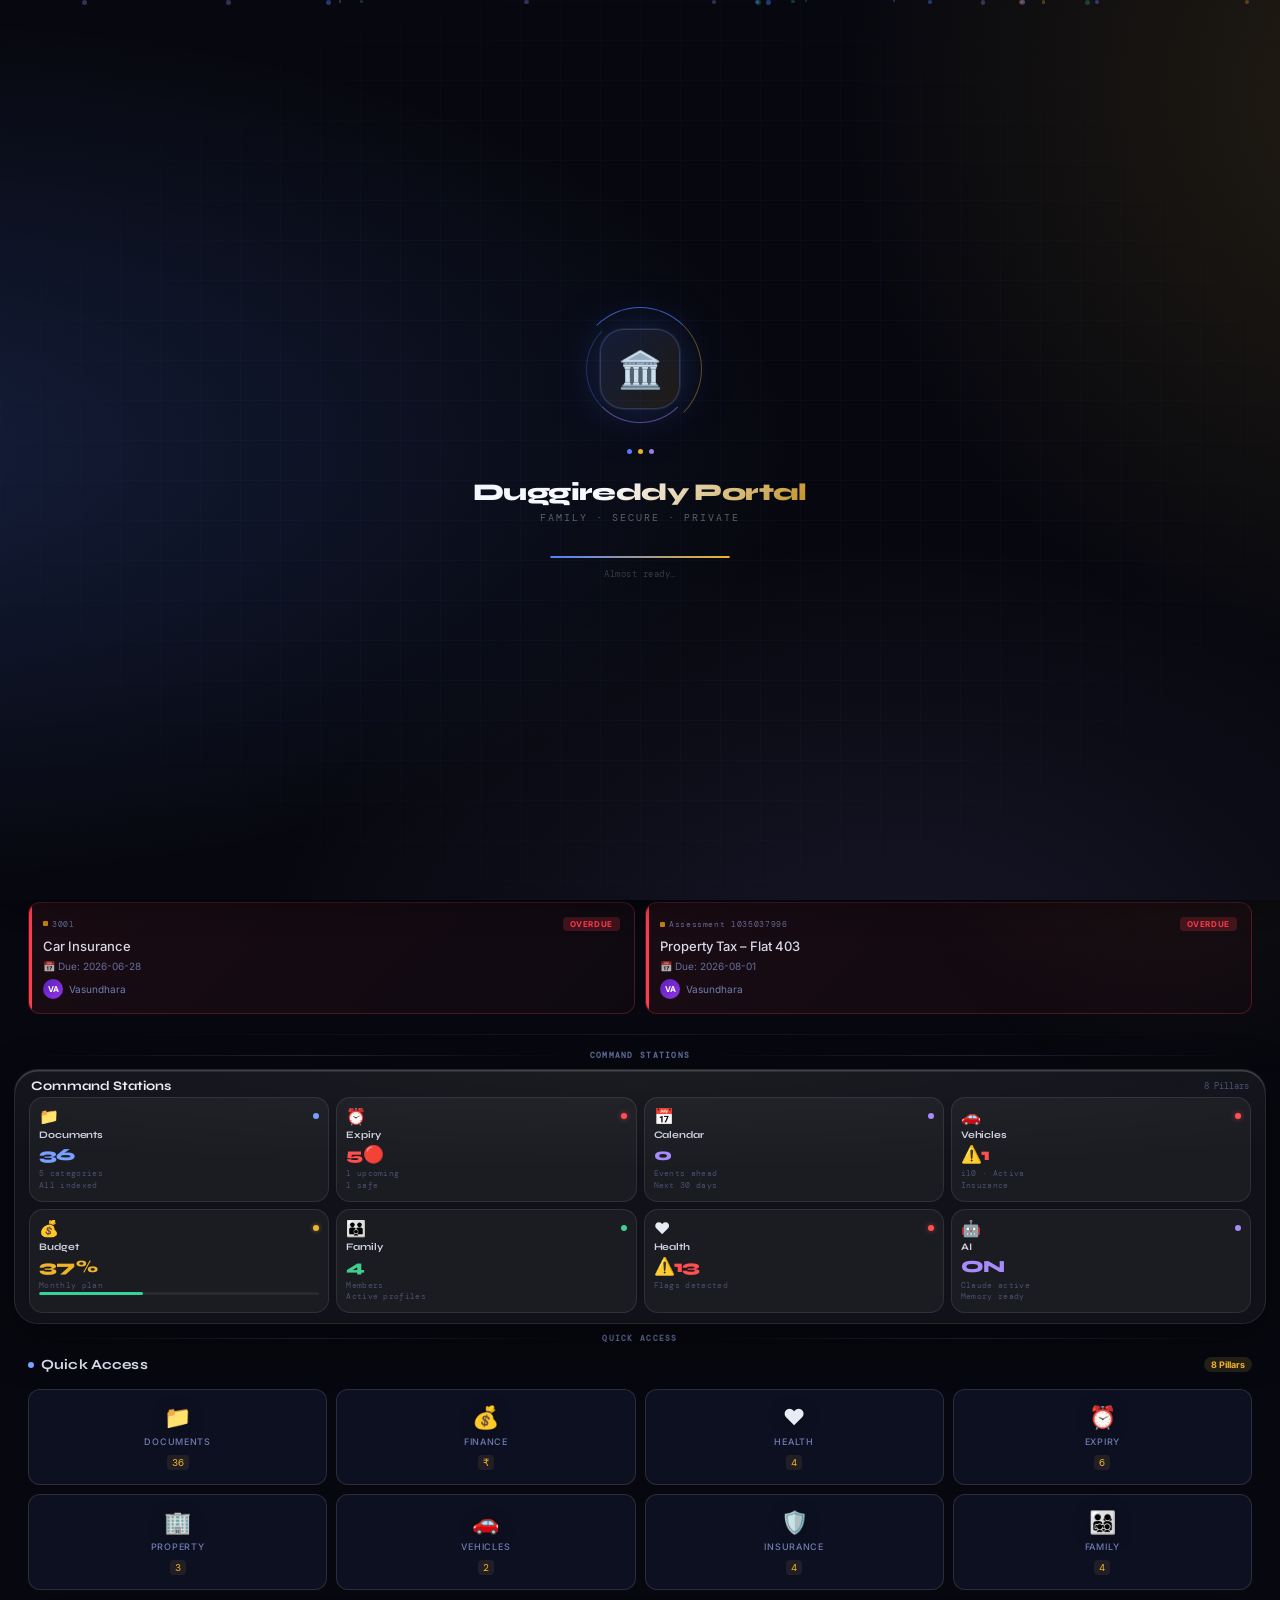
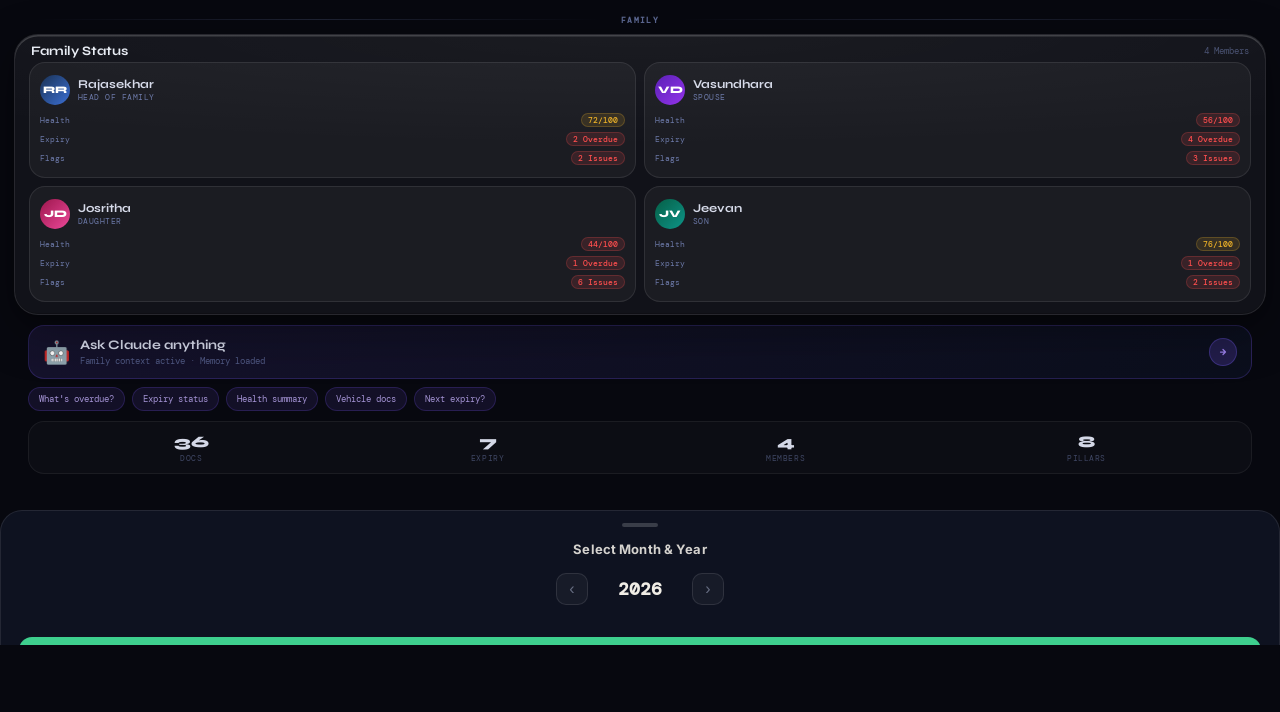
==== index.html @ 541a8fd4 "feat: Home — Today & Upcoming redesign with pull-up sheet Replaces the old two-panel calendar widget" ====
<!DOCTYPE html>
<html lang="en">
<head>
<meta charset="UTF-8">
<!-- Welcome overlay shown on first visit for non-PWA users (see portal.js initWelcomeOverlay) -->
<meta name="viewport" content="width=device-width, initial-scale=1.0, maximum-scale=1.0, user-scalable=no, viewport-fit=cover">
<meta name="apple-mobile-web-app-capable" content="yes">
<meta name="apple-mobile-web-app-status-bar-style" content="black-translucent">
<meta name="apple-mobile-web-app-title" content="Family Portal">
<meta name="theme-color" content="#07080f">
<link rel="manifest" href="data:application/json,%7B%22name%22%3A%20%22Duggireddy%20Family%20Portal%22%2C%20%22short_name%22%3A%20%22Family%20Portal%22%2C%20%22description%22%3A%20%22Secure%20family%20document%20management%22%2C%20%22start_url%22%3A%20%22.%2F%22%2C%20%22display%22%3A%20%22standalone%22%2C%20%22background_color%22%3A%20%22%2307080f%22%2C%20%22theme_color%22%3A%20%22%2307080f%22%2C%20%22orientation%22%3A%20%22portrait%22%2C%20%22icons%22%3A%20%5B%7B%22src%22%3A%20%22data%3Aimage%2Fsvg%2Bxml%3Bbase64%2CPHN2ZyB4bWxucz0iaHR0cDovL3d3dy53My5vcmcvMjAwMC9zdmciIHdpZHRoPSIxOTIiIGhlaWdodD0iMTkyIiB2aWV3Qm94PSIwIDAgMTkyIDE5MiI%2BCiAgPGRlZnM%[base64]%[base64]%2BCiAgICA8bGluZWFyR3JhZGllbnQgaWQ9ImcyIiB4MT0iMCUiIHkxPSIwJSIgeDI9IjEwMCUiIHkyPSIxMDAlIj4KICAgICAgPHN0b3Agb2Zmc2V0PSIwJSIgc3R5bGU9InN0b3AtY29sb3I6I2YwYjQyOTtzdG9wLW9wYWNpdHk6MC45Ii8%2BCiAgICAgIDxzdG9wIG9mZnNldD0iMTAwJSIgc3R5bGU9InN0b3AtY29sb3I6IzRmN2ZmZjtzdG9wLW9wYWNpdHk6MC43Ii8%2BCiAgICA8L2xpbmVhckdyYWRpZW50PgogICAgPGZpbHRlciBpZD0iZ2xvdyI%2BCiAgICAgIDxmZUdhdXNzaWFuQmx1ciBzdGREZXZpYXRpb249IjMiIHJlc3VsdD0iYmx1ciIvPgogICAgICA8ZmVNZXJnZT48ZmVNZXJnZU5vZGUgaW49ImJsdXIiLz48ZmVNZXJnZU5vZGUgaW49IlNvdXJjZUdyYXBoaWMiLz48L2ZlTWVyZ2U%2BCiAgICA8L2ZpbHRlcj4KICA8L2RlZnM%2BCiAgPCEtLSBCYWNrZ3JvdW5kIC0tPgogIDxyZWN0IHdpZHRoPSIxOTIiIGhlaWdodD0iMTkyIiByeD0iNDIiIGZpbGw9InVybCgjYmcpIi8%[base64]%[base64]%[base64]%2BCiAgICA8cmVjdCB4PSI1OCIgeT0iMTI2IiB3aWR0aD0iNDYiIGhlaWdodD0iMTQiIHJ4PSI0IiBmaWxsPSJ1cmwoI2cxKSIvPgogICAgPCEtLSBEIGxldHRlciAtIHJpZ2h0IGN1cnZlIChjaXJjbGUgc2VnbWVudCkgLS0%2BCiAgICA8cGF0aCBkPSJNIDEwMCA1MiBRIDE0MiA1MiAxNDIgOTYgUSAxNDIgMTQwIDEwMCAxNDAiIAogICAgICAgICAgZmlsbD0ibm9uZSIgc3Ryb2tlPSJ1cmwoI2cxKSIgc3Ryb2tlLXdpZHRoPSIxNCIgc3Ryb2tlLWxpbmVjYXA9InJvdW5kIi8%[base64]%2BCiAgPGNpcmNsZSBjeD0iMTUyIiBjeT0iMTUwIiByPSIyIiBmaWxsPSIjN2M1Y2ZjIiBvcGFjaXR5PSIwLjYiLz4KPC9zdmc%2B%22%2C%20%22sizes%22%3A%20%22192x192%22%2C%20%22type%22%3A%20%22image%2Fsvg%2Bxml%22%7D%2C%20%7B%22src%22%3A%20%22data%3Aimage%2Fsvg%2Bxml%3Bbase64%2CPHN2ZyB4bWxucz0iaHR0cDovL3d3dy53My5vcmcvMjAwMC9zdmciIHdpZHRoPSI1MTIiIGhlaWdodD0iNTEyIiB2aWV3Qm94PSIwIDAgNTEyIDUxMiI%2BCiAgPGRlZnM%[base64]%[base64]%[base64]%2BCiAgICA8cmFkaWFsR3JhZGllbnQgaWQ9Imdsb3ctYmciIGN4PSI1MCUiIGN5PSI1MCUiIHI9IjUwJSI%2BCiAgICAgIDxzdG9wIG9mZnNldD0iMCUiIHN0eWxlPSJzdG9wLWNvbG9yOiM0ZjdmZmY7c3RvcC1vcGFjaXR5OjAuMTIiLz4KICAgICAgPHN0b3Agb2Zmc2V0PSIxMDAlIiBzdHlsZT0ic3RvcC1jb2xvcjojNGY3ZmZmO3N0b3Atb3BhY2l0eTowIi8%2BCiAgICA8L3JhZGlhbEdyYWRpZW50PgogICAgPGZpbHRlciBpZD0iZ2xvdyI%2BCiAgICAgIDxmZUdhdXNzaWFuQmx1ciBzdGREZXZpYXRpb249IjYiIHJlc3VsdD0iYmx1ciIvPgogICAgICA8ZmVNZXJnZT48ZmVNZXJnZU5vZGUgaW49ImJsdXIiLz48ZmVNZXJnZU5vZGUgaW49IlNvdXJjZUdyYXBoaWMiLz48L2ZlTWVyZ2U%2BCiAgICA8L2ZpbHRlcj4KICA8L2RlZnM%[base64]%2BCiAgPCEtLSBEIGxldHRlcm1hcmsgLS0%2BCiAgPGcgZmlsdGVyPSJ1cmwoI2dsb3cpIj4KICAgIDxyZWN0IHg9IjE0OCIgeT0iMTMyIiB3aWR0aD0iMzgiIGhlaWdodD0iMjQ4IiByeD0iMTAiIGZpbGw9InVybCgjZzEpIi8%[base64]%2BCiAgPGNpcmNsZSBjeD0iNDA2IiBjeT0iNDA2IiByPSI1IiBmaWxsPSIjN2M1Y2ZjIiBvcGFjaXR5PSIwLjciLz4KICA8Y2lyY2xlIGN4PSIxMDgiIGN5PSIxMDgiIHI9IjQiIGZpbGw9IiM0ZjdmZmYiIG9wYWNpdHk9IjAuMyIvPgo8L3N2Zz4%3D%22%2C%20%22sizes%22%3A%20%22512x512%22%2C%20%22type%22%3A%20%22image%2Fsvg%2Bxml%22%2C%20%22purpose%22%3A%20%22any%20maskable%22%7D%5D%7D">
<link rel="apple-touch-icon" href="[data-uri]">
<title>Duggireddy Family Portal</title>
<link href="https://fonts.googleapis.com/css2?family=Syne:wght@400;500;600;700;800&family=DM+Mono:wght@300;400;500&family=Inter:wght@300;400;500;600;700&family=Orbitron:wght@400;700;900&family=Cinzel:wght@400;600&family=DM+Sans:wght@300;400;500&family=DM+Serif+Display:ital@0;1&display=swap" rel="stylesheet">

<link rel="stylesheet" href="portal.css">
</head>
<body>

<!-- ═══════════════ PULL-TO-REFRESH INDICATOR ═══════════════ -->
<div id="ptr-indicator">
  <span class="ptr-ico">↓</span>
  <span id="ptr-label">Pull to refresh</span>
</div>

<!-- ═══════════════ NIGHT NUDGE BANNER ═══════════════ -->
<div id="night-nudge">
  <div class="nudge-row">
    <div class="nudge-moon">🌙</div>
    <div class="nudge-body">
      <div class="nudge-title" id="nudge-title">Good Night, Duggireddy Family!</div>
      <div class="nudge-sub" id="nudge-sub">Time to wind down. Put the phone down and rest well.</div>
      <div class="nudge-tomorrow" id="nudge-tomorrow"></div>
    </div>
    <button class="nudge-close" onclick="closeNightNudge()">✕</button>
  </div>
</div>

<!-- ═══════════════ GLOBAL OVERLAYS (body-level, never inside transformed elements) ═══════════════ -->
<div class="veh-sheet" id="veh-sheet">
  <div class="veh-sheet-bg" onclick="vehCloseSheet()"></div>
  <div class="veh-sheet-card" id="veh-sheet-card">
    <div class="veh-sheet-handle"></div>
    <div id="veh-sheet-body"></div>
  </div>
</div>
<!-- ═══ VEHICLE SERVICE MODAL ═══ -->
<div class="vsvc-modal hidden" id="vsvc-modal">
  <div class="vsvc-modal-bg" onclick="closeVsvcModal()"></div>
  <div class="vsvc-modal-card">
    <div class="vsvc-handle"></div>
    <div class="vsvc-hdr">
      <div class="vsvc-hdr-left">
        <div class="vsvc-hdr-icon">🔧</div>
        <div>
          <div class="vsvc-hdr-title">Vehicle Service</div>
          <div class="vsvc-hdr-sub">Maintenance logs &amp; history</div>
        </div>
      </div>
      <button class="vsvc-close-btn" onclick="closeVsvcModal()">✕</button>
    </div>
    <div class="vsvc-vtabs" id="vsvc-vtabs"></div>
    <div class="vsvc-ribbon" id="vsvc-ribbon"></div>
    <div class="vsvc-tl-hdr">
      <div class="vsvc-tl-hdr-title">Service History</div>
      <button class="vsvc-log-btn" onclick="openVsvcAddSheet()">+ Log Service</button>
    </div>
    <div class="vsvc-timeline" id="vsvc-timeline"></div>
    <div style="height:28px"></div>
  </div>
</div>

<!-- ═══ ADD SERVICE SHEET ═══ -->
<div class="vsvc-add hidden" id="vsvc-add-sheet">
  <div class="vsvc-add-bg" onclick="closeVsvcAddSheet()"></div>
  <div class="vsvc-add-card">
    <div class="vsvc-handle"></div>
    <div class="vsvc-add-hdr">
      <div class="vsvc-add-title">Log Service</div>
      <button class="vsvc-close-btn" onclick="closeVsvcAddSheet()">✕</button>
    </div>
    <div class="vsvc-field">
      <div class="vsvc-label">Vehicle</div>
      <select class="vsvc-select" id="vsvc-add-veh">
        <option value="i10">🚗 Hyundai i10 — AP27AK7873</option>
        <option value="activa">🛵 Honda Activa — TS08HJ8438</option>
      </select>
    </div>
    <div class="vsvc-field">
      <div class="vsvc-label">Service Type</div>
      <div class="vsvc-chips" id="vsvc-type-chips">
        <div class="vsvc-chip selected" onclick="vsvcSelectChip(this)">Full Service</div>
        <div class="vsvc-chip" onclick="vsvcSelectChip(this)">Oil Change</div>
        <div class="vsvc-chip" onclick="vsvcSelectChip(this)">Tyre Rotation</div>
        <div class="vsvc-chip" onclick="vsvcSelectChip(this)">Brakes</div>
        <div class="vsvc-chip" onclick="vsvcSelectChip(this)">Battery</div>
        <div class="vsvc-chip" onclick="vsvcSelectChip(this)">AC Service</div>
        <div class="vsvc-chip" onclick="vsvcSelectChip(this)">PUC Renewal</div>
        <div class="vsvc-chip" onclick="vsvcSelectChip(this)">Custom</div>
      </div>
    </div>
    <div class="vsvc-row">
      <div class="vsvc-field">
        <div class="vsvc-label">Date</div>
        <input type="date" class="vsvc-input" id="vsvc-add-date">
      </div>
      <div class="vsvc-field">
        <div class="vsvc-label">Workshop</div>
        <input type="text" class="vsvc-input" id="vsvc-add-workshop" placeholder="e.g. Hyundai Khivansons">
      </div>
    </div>
    <div class="vsvc-row">
      <div class="vsvc-field">
        <div class="vsvc-label">Odometer</div>
        <div class="vsvc-odo-wrap">
          <div class="vsvc-odo-pre">ODO</div>
          <input type="number" class="vsvc-odo-input" id="vsvc-add-km" placeholder="44250" inputmode="numeric">
          <div class="vsvc-odo-suf">km</div>
        </div>
      </div>
      <div class="vsvc-field">
        <div class="vsvc-label">Total Cost</div>
        <div class="vsvc-cost-wrap">
          <div class="vsvc-cost-sym">₹</div>
          <input type="number" class="vsvc-cost-input" id="vsvc-add-cost" placeholder="0" inputmode="decimal">
        </div>
      </div>
    </div>
    <div class="vsvc-row">
      <div class="vsvc-field">
        <div class="vsvc-label">Next at km</div>
        <div class="vsvc-odo-wrap">
          <div class="vsvc-odo-pre">@</div>
          <input type="number" class="vsvc-odo-input vsvc-next-km-color" id="vsvc-add-next-km" placeholder="50000" inputmode="numeric">
          <div class="vsvc-odo-suf">km</div>
        </div>
      </div>
      <div class="vsvc-field">
        <div class="vsvc-label">Or by date</div>
        <input type="date" class="vsvc-input" id="vsvc-add-next-date">
      </div>
    </div>
    <div class="vsvc-field">
      <div class="vsvc-label">Notes / Parts Replaced</div>
      <textarea class="vsvc-input vsvc-textarea" id="vsvc-add-notes" placeholder="e.g. Changed Mobil 5W-30, replaced air filter…"></textarea>
    </div>
    <button class="vsvc-save-btn" id="vsvc-save-btn" onclick="vsvcSave()">SAVE SERVICE ENTRY</button>
    <div style="height:8px"></div>
  </div>
</div>

<div class="mem-lightbox" id="mem-lightbox" onclick="memCloseLightbox()">
  <div class="mem-lb-close" onclick="memCloseLightbox()">✕</div>
  <img id="mem-lb-img" src="" alt="">
  <div class="mem-lb-caption" id="mem-lb-caption"></div>
  <div class="mem-lb-del" onclick="memDeletePhoto()">Delete this photo</div>
</div>

<!-- ═══════════════ FAB BUTTON & MENU ═══════════════ -->
<!-- ═══════════════════════════════════════════════════════
     AI FAMILY ASSISTANT — FLOATING PANEL
═══════════════════════════════════════════════════════ -->
<!-- AI FAB hidden — AI access merged into left FAB menu -->
<div id="ai-fab-wrap" style="display:none!important;">
  <div id="ai-fab" style="position:relative;bottom:auto;right:auto;z-index:auto;">
    <div id="ai-fab-ring"></div>
    <div id="ai-fab-icon">✦</div>
  </div>
</div>

<div id="ai-panel" class="ai-panel-closed">
  <div id="ai-panel-inner">

    <!-- Header -->
    <div id="ai-panel-header">
      <div id="ai-panel-header-left">
        <div id="ai-panel-avatar">✦</div>
        <div>
          <div id="ai-panel-title">AI Family Assistant</div>
          <div id="ai-panel-status"><span id="ai-panel-dot"></span><span id="ai-panel-status-text">Ready</span></div>
        </div>
      </div>
      <div id="ai-panel-header-right">
        <div id="ai-panel-clear" onclick="aiPanelClear()" title="Clear chat">⟳</div>
        <div id="ai-panel-close" onclick="toggleAIPanel()">✕</div>
      </div>
    </div>

    <!-- Messages -->
    <div id="ai-panel-messages">
      <div class="ai-panel-welcome">
        <div class="ai-pw-icon">✦</div>
        <div class="ai-pw-title">How can I help the family today?</div>
        <div class="ai-pw-sub">Ask about attendance, documents, schedules, or anything else.</div>
      </div>
    </div>

    <!-- Context-aware chips -->
    <div id="ai-panel-chips"></div>

    <!-- Input -->
    <div id="ai-panel-input-row">
      <textarea id="ai-panel-input" placeholder="Ask anything…" rows="1"
        inputmode="text" autocomplete="off" autocorrect="off" autocapitalize="sentences"
        onkeydown="aiPanelKeyDown(event)"
        oninput="aiPanelAutoResize(this)"></textarea>
      <button id="ai-panel-send" onclick="aiPanelSend()">
        <svg width="16" height="16" viewBox="0 0 16 16" fill="none"><path d="M2 8L14 2L10 8L14 14L2 8Z" fill="white"/></svg>
      </button>
    </div>

  </div>
</div>
<div id="ai-panel-backdrop" onclick="toggleAIPanel()"></div>


<!-- ═══════════════ JOSRITHA EDUCATION POPUP ═══════════════ -->
<div id="jedu-overlay" onclick="if(event.target===this)closeJosrithaEduPopup()" style="display:none;position:fixed;inset:0;z-index:9500;background:rgba(0,0,0,.72);backdrop-filter:blur(8px);overflow-y:auto;padding:20px 12px 32px;">
  <div id="jedu-modal" style="max-width:540px;margin:0 auto;background:var(--surface);border:1px solid var(--border2);border-radius:18px;overflow:hidden;box-shadow:0 32px 90px rgba(0,0,0,.85);">
    <div style="display:flex;align-items:center;justify-content:space-between;padding:16px 18px 12px;border-bottom:1px solid var(--border);position:sticky;top:0;background:var(--surface);z-index:2;">
      <div style="display:flex;align-items:center;gap:12px;">
        <div style="width:38px;height:38px;border-radius:11px;background:linear-gradient(135deg,#9d174d,#ec4899);display:flex;align-items:center;justify-content:center;font-size:13px;font-weight:800;color:#fff;flex-shrink:0;">JD</div>
        <div>
          <div style="font-family:'Syne',sans-serif;font-size:15px;font-weight:700;color:var(--text);">🎓 Josritha's Education</div>
          <div style="font-size:10px;color:var(--text3);font-family:'DM Mono',monospace;margin-top:2px;">KLH · BIE AP · CBSE · Live Data</div>
        </div>
      </div>
      <button onclick="closeJosrithaEduPopup()" style="background:rgba(255,255,255,.06);border:1px solid var(--border);border-radius:8px;padding:6px 13px;color:var(--text2);cursor:pointer;font-size:13px;font-family:'Inter',sans-serif;">✕</button>
    </div>
    <div id="jedu-body" style="padding:4px 0 8px;"></div>
  </div>
</div>

<!-- ═══════════════ COMMAND PALETTE ═══════════════ -->
<div id="cmd-overlay" onclick="if(event.target===this)closeCommandPalette()">
  <div id="cmd-palette">
    <div class="cmd-search-row">
      <span class="cmd-search-icon">⌕</span>
      <input type="text" class="cmd-input" id="cmd-input"
        placeholder="Search pages, members, documents…"
        oninput="cmdSearch(this.value)"
        autocomplete="off">
      <span class="cmd-kbd">ESC</span>
    </div>
    <div id="cmd-results"></div>
    <div class="cmd-footer">
      <span><span class="cmd-footer-key">↑↓</span> navigate</span>
      <span><span class="cmd-footer-key">↵</span> select</span>
      <span><span class="cmd-footer-key">ESC</span> close</span>
      <span style="margin-left:auto;"><span class="cmd-footer-key">⌘K</span> open</span>
    </div>
  </div>
</div>

<!-- ═══════════════ LOADER SCREEN ═══════════════ -->
<div id="loader-screen">
  <div class="loader-particles" id="loader-particles"></div>
  <div class="loader-logo">
    <div class="loader-ring"></div>
    <div class="loader-ring2"></div>
    <div class="loader-logo-inner">🏛️</div>
  </div>
  <div class="loader-dots">
    <div class="loader-dot"></div>
    <div class="loader-dot"></div>
    <div class="loader-dot"></div>
  </div>
  <div class="loader-title">Duggireddy Portal</div>
  <div class="loader-sub">Family · Secure · Private</div>
  <div class="loader-bar-wrap"><div class="loader-bar"></div></div>
  <div class="loader-status" id="loader-status">Initialising…</div>
</div>

<!-- ═══════════════ PIN LOCK SCREEN ═══════════════ -->
<div id="pin-lock" class="hidden">
  <div class="lock-logo">🏛️</div>
  <div class="lock-title">Duggireddy Portal</div>
  <div class="lock-sub">ENTER PIN TO ACCESS</div>
  <div class="pin-dots" id="pin-dots">
    <div class="pin-dot" id="pd0"></div>
    <div class="pin-dot" id="pd1"></div>
    <div class="pin-dot" id="pd2"></div>
    <div class="pin-dot" id="pd3"></div>
  </div>
  <div class="pin-grid">
    <div class="pin-key pressable" onclick="pinKey('1')"><span>1</span></div>
    <div class="pin-key pressable" onclick="pinKey('2')"><span>2</span><span class="pin-key-sub">ABC</span></div>
    <div class="pin-key pressable" onclick="pinKey('3')"><span>3</span><span class="pin-key-sub">DEF</span></div>
    <div class="pin-key pressable" onclick="pinKey('4')"><span>4</span><span class="pin-key-sub">GHI</span></div>
    <div class="pin-key pressable" onclick="pinKey('5')"><span>5</span><span class="pin-key-sub">JKL</span></div>
    <div class="pin-key pressable" onclick="pinKey('6')"><span>6</span><span class="pin-key-sub">MNO</span></div>
    <div class="pin-key pressable" onclick="pinKey('7')"><span>7</span><span class="pin-key-sub">PQRS</span></div>
    <div class="pin-key pressable" onclick="pinKey('8')"><span>8</span><span class="pin-key-sub">TUV</span></div>
    <div class="pin-key pressable" onclick="pinKey('9')"><span>9</span><span class="pin-key-sub">WXYZ</span></div>
    <div class="pin-key pin-empty"></div>
    <div class="pin-key pressable" onclick="pinKey('0')"><span>0</span></div>
    <div class="pin-key pin-del pressable" onclick="pinDel()">⌫</div>
  </div>
  <div class="pin-err-msg" id="pin-err"></div>
  <div class="pin-hint">Default PIN: <strong style="color:var(--gold);font-family:'DM Mono',monospace">1234</strong><br>Change in Settings after unlock</div>
</div>

<!-- ═══════════════ WELCOME OVERLAY (first-visit, non-PWA) ═══════════════ -->
<div id="welcome-overlay">
  <div class="wov-inner">

    <!-- Family constellation — 4 members orbiting the D mark -->
    <div class="wov-constellation">
      <div class="wov-orbit wov-o1"></div>
      <div class="wov-orbit wov-o2"></div>
      <div class="wov-orbit wov-o3"></div>
      <div class="wov-center">
        <svg viewBox="0 0 80 80" fill="none" width="38" height="38" aria-hidden="true">
          <defs>
            <linearGradient id="wovg" x1="0%" y1="0%" x2="100%" y2="100%">
              <stop offset="0%"   style="stop-color:#4f7fff"/>
              <stop offset="55%"  style="stop-color:#7c5cfc"/>
              <stop offset="100%" style="stop-color:#f0b429"/>
            </linearGradient>
            <filter id="wovgf"><feGaussianBlur stdDeviation="2.5" result="b"/><feMerge><feMergeNode in="b"/><feMergeNode in="SourceGraphic"/></feMerge></filter>
          </defs>
          <g filter="url(#wovgf)">
            <rect x="13" y="10" width="11" height="60" rx="3" fill="url(#wovg)"/>
            <rect x="13" y="10" width="30" height="11" rx="3" fill="url(#wovg)"/>
            <rect x="13" y="59" width="30" height="11" rx="3" fill="url(#wovg)"/>
            <path d="M 40 10 Q 70 10 70 40 Q 70 70 40 70" fill="none" stroke="url(#wovg)" stroke-width="11" stroke-linecap="round"/>
          </g>
        </svg>
      </div>
      <div class="wov-mem wov-m1"><span>👨</span></div>
      <div class="wov-mem wov-m2"><span>👩</span></div>
      <div class="wov-mem wov-m3"><span>👧</span></div>
      <div class="wov-mem wov-m4"><span>👦</span></div>
    </div>

    <div class="wov-badge">Duggireddy Family · One City Hyderabad</div>
    <h1 class="wov-title">Your Family's Everything.<br><em>Private. Organized. Always Ready.</em></h1>
    <p class="wov-sub">Documents, expiry alerts, budget tracking &amp; health vitals — all secured in one private portal for every family member.</p>

    <div class="wov-modules-banner">
      <img src="./assets/loader.webp" alt="Portal modules overview" class="wov-modules-img"/>
    </div>
    <div class="wov-progress-wrap" id="wov-progress-wrap" onclick="enterPortal()" role="button" aria-label="Enter portal now">
      <div class="wov-warp-ring"></div>
      <div class="wov-warp-bar">
        <div class="wov-warp-track">
          <div class="wov-warp-fill" id="wov-progress-fill"></div>
          <div class="wov-warp-lines">
            <span></span><span></span><span></span><span></span><span></span>
          </div>
        </div>
        <div class="wov-warp-label">ENTERING PORTAL</div>
        <div class="wov-warp-count" id="wov-countdown">15</div>
      </div>
    </div>
    <div class="wov-footer">Tap to skip · ℹ️ anytime to revisit</div>
  </div>
</div>

<!-- ═══════════════ SIDEBAR NAV (tablet/desktop) ═══════════════ -->
<div id="sidebar-nav">
  <div class="snav-section">
    <div class="snav-label">Navigation</div>
    <div class="snav-item active" id="snav-dashboard" onclick="goPage('dashboard')">
      <div class="snav-icon">🏠</div> Dashboard
    </div>
    <div class="snav-item" id="snav-members" onclick="goPage('members')">
      <div class="snav-icon">👨‍👩‍👧‍👦</div> Members
    </div>
    <div class="snav-item" id="snav-documents" onclick="goPage('documents')">
      <div class="snav-icon">📁</div> Documents
    </div>
    <div class="snav-item" id="snav-expiry" onclick="goPage('expiry')">
      <div class="snav-icon">⏰</div> Expiry Tracker
      <span class="snav-badge">2</span>
    </div>
    <div class="snav-item" id="snav-scheduler" onclick="goPage('scheduler')">
      <div class="snav-icon">📋</div> Agenda
    </div>
    <div class="snav-item" id="snav-health" onclick="goPage('health')">
      <div class="snav-icon">💊</div> Health<div class="bnav-alert-dot snav-alert-dot" id="health-alert-dot-snav" style="display:none;"></div>
    </div>
    <div class="snav-item" id="snav-budget" onclick="goPage('budget')">
      <div class="snav-icon">💰</div> Budget
    </div>
    <div class="snav-item" id="snav-search" onclick="goSearch()">
      <div class="snav-icon">🔍</div> Search
    </div>
  </div>
  <div class="snav-section snav-ai-section">
    <div class="snav-label">AI Features</div>
    <div class="snav-item" onclick="goPage('dashboard');setTimeout(()=>document.getElementById('ai-briefing-card')?.scrollIntoView({behavior:'smooth'}),400)">
      <div class="snav-icon">✨</div> Daily Briefing
    </div>
    <div class="snav-item" onclick="goPage('dashboard');setTimeout(()=>document.getElementById('aicw-messages')?.closest('.widget-item')?.scrollIntoView({behavior:'smooth'}),400)">
      <div class="snav-icon">🤖</div> AI Assistant
    </div>
    <div class="snav-item" onclick="goPage('dashboard');setTimeout(()=>document.getElementById('aimw-meals-body')?.closest('.widget-item')?.scrollIntoView({behavior:'smooth'}),400)">
      <div class="snav-icon">🍛</div> Meal Planner
    </div>
  </div>
  <div class="snav-footer">
    <div class="snav-footer-txt">🔒 PIN Protected<br>Last access: Today<br>Auto-lock: 5 min idle</div>
    <div onclick="openBackupModal()" style="margin-top:10px;display:flex;align-items:center;gap:8px;padding:9px 12px;border-radius:10px;background:rgba(62,207,142,.08);border:1px solid rgba(62,207,142,.2);cursor:pointer;">
      <span style="font-size:16px;">💾</span>
      <div>
        <div style="font-size:11px;font-weight:700;color:var(--green);font-family:'Inter',sans-serif;">Backup & Restore</div>
        <div style="font-size:10px;color:var(--text3);font-family:'DM Mono',monospace;" id="snav-backup-ts">Tap to backup data</div>
      </div>
    </div>
  </div>
</div>

<!-- ═══════════════ TOPBAR ═══════════════ -->
<div id="topbar">
  <div class="tb-brand">
    <div class="tb-logo">🏛️</div>
    <div>
      <div class="tb-title">Duggireddy</div>
      <div class="tb-sub">Family Portal</div>
    </div>
  </div>
  <div class="tb-right">
    <!-- Global Member Picker -->
    <div id="gm-pill" onclick="toggleGmDropdown()" title="Filter by family member">
      <div class="gm-av" id="gm-av" style="background:linear-gradient(135deg,#374151,#6b7280)">👨‍👩‍👧‍👦</div>
      <span class="gm-name" id="gm-name">All</span>
      <span class="gm-arrow">▾</span>
    </div>
    <div class="theme-toggle" id="theme-toggle" onclick="toggleTheme()" title="Toggle theme">🌙</div>
    <div class="tb-search-btn pressable" onclick="openJosrithaEduPopup()" title="Josritha's Education" style="font-size:18px;line-height:1;">🎓</div>
    <!-- More menu -->
    <div class="tb-more-wrap" id="tb-more-wrap">
      <div class="tb-search-btn pressable tb-more-btn" onclick="toggleTbMore()" title="More options">⋮</div>
    </div>
  </div>
</div>

<!-- Global Member Dropdown -->
<div id="gm-dropdown">
  <div class="gm-dd-hdr">View as member</div>
  <div class="gm-dd-item active" data-gm="all" onclick="setPortalMember('all')">
    <div class="gm-av" style="background:linear-gradient(135deg,#374151,#6b7280)">👨‍👩‍👧‍👦</div>
    <div class="gm-dd-item-info"><div class="gm-dd-item-name">All Family</div><div class="gm-dd-item-role">Full portal view</div></div>
    <span class="gm-dd-check">✓</span>
  </div>
  <div class="gm-dd-item" data-gm="rajasekhar" onclick="setPortalMember('rajasekhar')">
    <div class="gm-av" style="background:linear-gradient(135deg,#1a3254,#3b6fd4)">RR</div>
    <div class="gm-dd-item-info"><div class="gm-dd-item-name">Rajasekhar</div><div class="gm-dd-item-role">Head of Family · 48M</div></div>
    <span class="gm-dd-check" style="display:none">✓</span>
  </div>
  <div class="gm-dd-item" data-gm="vasundhara" onclick="setPortalMember('vasundhara')">
    <div class="gm-av" style="background:linear-gradient(135deg,#5b21b6,#9333ea)">VD</div>
    <div class="gm-dd-item-info"><div class="gm-dd-item-name">Vasundhara</div><div class="gm-dd-item-role">Spouse · 42F</div></div>
    <span class="gm-dd-check" style="display:none">✓</span>
  </div>
  <div class="gm-dd-item" data-gm="josritha" onclick="setPortalMember('josritha')">
    <div class="gm-av" style="background:linear-gradient(135deg,#9d174d,#ec4899)">JD</div>
    <div class="gm-dd-item-info"><div class="gm-dd-item-name">Josritha</div><div class="gm-dd-item-role">Daughter · 19F</div></div>
    <span class="gm-dd-check" style="display:none">✓</span>
  </div>
  <div class="gm-dd-item" data-gm="jeevan" onclick="setPortalMember('jeevan')">
    <div class="gm-av" style="background:linear-gradient(135deg,#065f46,#0d9488)">JV</div>
    <div class="gm-dd-item-info"><div class="gm-dd-item-name">Jeevan</div><div class="gm-dd-item-role">Son · 14M</div></div>
    <span class="gm-dd-check" style="display:none">✓</span>
  </div>
</div>

<!-- ═══════════════ CONTENT ═══════════════ -->
<div id="content">

  <!-- ══════════ VIEW PAGE — Overview landing (regular scrollable page) ══════════ -->
  <div class="page active" id="page-view">
    <div class="view-page-wrap">

            <!-- (1) GREETING STRIP -->
      <div class="greeting-block fade-up">
        <!-- LEFT: Greeting -->
        <div class="greeting-left">
          <div class="gb-date-label" id="aura-eyebrow">Thursday &nbsp;&middot;&nbsp; Mar 2026<span class="gb-clock" id="clock">00:00:00</span></div>
          <div class="gb-greeting-text" id="aura-greeting"><div class="gb-greeting-icon greeting-emoji"><img src="./assets/greeting-emoji.png" alt="" style="width:100%;height:100%;object-fit:cover;border-radius:8px;display:block;"/></div> Good Morning, Rajasekhar.</div>
          <div class="gb-attention-text" id="greeting-sub"><span>2 items</span> need your attention</div>
        </div>
        <!-- RIGHT: Property Card -->
        <div class="gb-property-card" onclick="goPage('members')">
          <div class="gb-property-img-wrap">
            <img src="./assets/indis-onecity.jpg" alt="INDIS OneCity" style="width:100%;height:100%;object-fit:cover;object-position:center top;display:block;"/>
          </div>
          <div class="gb-property-info">
            <div class="gb-property-tag">PRIMARY RESIDENCE</div>
            <div class="gb-property-name">INDIS OneCity</div>
            <div class="gb-property-address">Flat 807, Tower C, KPHB<br>Hyderabad – 500072</div>
            <div class="gb-property-badge">
              <div class="gb-badge-dot"></div>
              <div class="gb-badge-text">ACTIVE</div>
            </div>
          </div>
          <div class="gb-property-arrow">›</div>
        </div>
      </div>

      <!-- ② HERO BANNER CAROUSEL -->
      <div class="hero-banner-wrap fade-up delay-1" id="heroBanner">
        <div class="hero-progress"><div class="hero-progress-fill" id="heroProgressFill"></div></div>
        <div class="hero-track" id="heroTrack">

          <!-- SLIDE 1: Documents -->
          <div class="hero-slide s1 active">
            <div class="slide-mesh"></div>
            <div class="slide-visual">📁</div>
            <div class="slide-float sf1">🔒</div>
            <div class="slide-float sf2">📄</div>
            <div class="slide-float sf3">✨</div>
            <div class="slide-content">
              <div>
                <div class="slide-eyebrow"><span class="slide-eyebrow-dot"></span> Documents Vault</div>
                <div class="slide-heading">28 Documents<br>Safely Stored</div>
                <div class="slide-sub">Aadhaar, PAN, passports, deeds — all organised for your family.</div>
              </div>
              <div class="slide-cta" onclick="goPage('documents')">Open Vault →</div>
            </div>
            <div class="slide-bottom-fade"></div>
          </div>

          <!-- SLIDE 2: Finance -->
          <div class="hero-slide s2">
            <div class="slide-mesh"></div>
            <div class="slide-visual">💰</div>
            <div class="slide-float sf1">📈</div>
            <div class="slide-float sf2">💳</div>
            <div class="slide-float sf3">🏦</div>
            <div class="slide-content">
              <div>
                <div class="slide-eyebrow"><span class="slide-eyebrow-dot"></span> Family Finance</div>
                <div class="slide-heading">Budget &amp; Expenses<br>At a Glance</div>
                <div class="slide-sub">Track spend, EMIs, savings and investments across all members.</div>
              </div>
              <div class="slide-cta" onclick="goPage('budget')">View Finances →</div>
            </div>
            <div class="slide-bottom-fade"></div>
          </div>

          <!-- SLIDE 3: Health -->
          <div class="hero-slide s3">
            <div class="slide-mesh"></div>
            <div class="slide-visual">❤️</div>
            <div class="slide-float sf1">💊</div>
            <div class="slide-float sf2">🩺</div>
            <div class="slide-float sf3">🏃</div>
            <div class="slide-content">
              <div>
                <div class="slide-eyebrow"><span class="slide-eyebrow-dot"></span> Health Records</div>
                <div class="slide-heading">Family Wellness<br>Hub</div>
                <div class="slide-sub">Prescriptions, lab reports and health appointments in one place.</div>
              </div>
              <div class="slide-cta" onclick="goPage('health')">Health Hub →</div>
            </div>
            <div class="slide-bottom-fade"></div>
          </div>

          <!-- SLIDE 4: Alerts -->
          <div class="hero-slide s4">
            <div class="slide-mesh"></div>
            <div class="slide-visual">⚠️</div>
            <div class="slide-float sf1">🏢</div>
            <div class="slide-float sf2">📋</div>
            <div class="slide-float sf3">🔔</div>
            <div class="slide-content">
              <div>
                <div class="slide-eyebrow"><span class="slide-eyebrow-dot"></span> Action Required</div>
                <div class="slide-heading">2 Property Taxes<br>Are Overdue</div>
                <div class="slide-sub">Flat 403 &amp; Shop G5 tax payments were due Feb 2026. Act now.</div>
              </div>
              <div class="slide-cta" onclick="goPage('expiry')">View Alerts →</div>
            </div>
            <div class="slide-bottom-fade"></div>
          </div>

          <!-- SLIDE 5: Properties -->
          <div class="hero-slide s5">
            <div class="slide-mesh"></div>
            <div class="slide-visual">🏠</div>
            <div class="slide-float sf1">🗝️</div>
            <div class="slide-float sf2">📐</div>
            <div class="slide-float sf3">🌆</div>
            <div class="slide-content">
              <div>
                <div class="slide-eyebrow"><span class="slide-eyebrow-dot"></span> Properties</div>
                <div class="slide-heading">3 Properties<br>Under Management</div>
                <div class="slide-sub">Track taxes, maintenance and documents for all family properties.</div>
              </div>
              <div class="slide-cta" onclick="goPage('documents')">View Properties →</div>
            </div>
            <div class="slide-bottom-fade"></div>
          </div>

        </div>
        <div class="hero-dots" id="heroDots">
          <div class="hero-dot active" onclick="heroGoSlide(0)"></div>
          <div class="hero-dot" onclick="heroGoSlide(1)"></div>
          <div class="hero-dot" onclick="heroGoSlide(2)"></div>
          <div class="hero-dot" onclick="heroGoSlide(3)"></div>
          <div class="hero-dot" onclick="heroGoSlide(4)"></div>
        </div>
      </div>

      <!-- ③④ TODAY & UPCOMING — pull-up sheet -->
      <div class="tu-sheet fade-up delay-2" id="tu-sheet">
        <div class="tu-drag-handle-area" id="tu-drag-handle">
          <div class="tu-handle-pill"></div>
        </div>

        <!-- Stats row -->
        <div class="tu-stats-row">
          <div class="tu-stat-card">
            <div class="tu-stat-ico">📅</div>
            <div class="tu-stat-txt">
              <div class="tu-stat-num" id="tu-today-count">0</div>
              <div class="tu-stat-lbl">Today's Items</div>
            </div>
          </div>
          <div class="tu-stat-card">
            <div class="tu-stat-ico">🔖</div>
            <div class="tu-stat-txt">
              <div class="tu-stat-num" id="tu-upcoming-count">0</div>
              <div class="tu-stat-lbl">Upcoming</div>
            </div>
          </div>
        </div>

        <!-- Days strip -->
        <div class="tu-days-wrap">
          <div class="tu-days-hdr">
            <div class="tu-month-sel-btn" id="tu-month-sel-btn">
              <span id="tu-month-sel-label">March 2026</span>
              <span class="tu-sel-arrow">▾</span>
            </div>
            <div class="tu-strip-nav">
              <button class="tu-strip-btn" onclick="tuScrollDays(-1)">&#8249;</button>
              <button class="tu-strip-btn" onclick="tuScrollDays(1)">&#8250;</button>
            </div>
          </div>
          <div class="tu-days-scroll" id="tu-days-scroll"></div>
        </div>

        <!-- Column headers -->
        <div class="tu-col-hdrs">
          <div class="tu-col-hdr-item">
            <span class="tu-col-title">Today</span>
            <span class="tu-col-link" onclick="goPage('scheduler')">View All</span>
          </div>
          <div class="tu-col-hdr-item">
            <div class="tu-col-title-wrap">
              <span class="tu-col-title">Upcoming</span>
              <span class="tu-month-badge" id="tu-upcoming-badge">Mar</span>
            </div>
            <span class="tu-col-link" onclick="goPage('scheduler')">View All</span>
          </div>
        </div>

        <!-- Two-column content -->
        <div class="tu-content-scroll" id="tu-content-scroll">
          <div class="tu-two-col">
            <div class="tu-col" id="tu-today-col"></div>
            <div class="tu-col" id="tu-upcoming-col"></div>
          </div>
        </div>
      </div>

      <!-- Month/Year picker overlay -->
      <div class="tu-picker-overlay" id="tu-picker-overlay">
        <div class="tu-picker-sheet" id="tu-picker-sheet">
          <div class="tu-picker-handle"></div>
          <div class="tu-picker-title">Select Month &amp; Year</div>
          <div class="tu-year-row">
            <button class="tu-year-nav" id="tu-year-prev">&#8249;</button>
            <span class="tu-year-label" id="tu-picker-year">2026</span>
            <button class="tu-year-nav" id="tu-year-next">&#8250;</button>
          </div>
          <div class="tu-month-grid" id="tu-month-grid"></div>
          <button class="tu-picker-apply" id="tu-picker-apply">Apply</button>
        </div>
      </div>

      <!-- ── CRITICAL ALERTS ───────────── -->
      <div class="home-section-divider fade-up delay-3"></div>

      <!-- ⑤ CRITICAL ALERTS -->
      <div id="ov-alerts-wrap">
        <div class="home-sec-hdr fade-up delay-3">
          <div class="home-sec-title">
            <span class="home-sec-dot" style="background:#FF3B4E;box-shadow:0 0 6px rgba(255,59,78,.6);animation:hsrPulseLine 1.5s ease-in-out infinite;"></span>
            Critical Alerts
          </div>
          <div class="home-sec-right">
            <span class="home-badge red" id="ov-alerts-badge">—</span>
            <span class="home-sec-link" onclick="goPage('expiry')">All Alerts →</span>
          </div>
        </div>
        <div class="home-alerts-grid fade-up delay-3" id="ov-alerts-scroll"></div>
        <!-- hidden compat div for old JS still referencing this -->
        <div style="display:none!important;" id="ov-gauges"></div>
      </div>

      <!-- ── COMMAND STATIONS (kept) ───── -->
      <div class="home-section-divider fade-up delay-4"></div>
      <div class="ov-section-sep"><div class="ov-ss-line"></div><span class="ov-ss-label">Command Stations</span><div class="ov-ss-line"></div></div>

      <!-- ⑦ COMMAND STATIONS (existing, JS-rendered) -->
      <div class="tc">
        <div class="tc-sec-hd">
          <div class="tc-sec-title">Command Stations</div>
          <span class="ov-badge-mono">8 Pillars</span>
        </div>
        <div class="ov-modules-grid" id="ov-modules-grid"></div>
        <div style="height:10px;"></div>
      </div>

      <!-- ── QUICK ACCESS ───────────────── -->
      <div class="ov-section-sep"><div class="ov-ss-line"></div><span class="ov-ss-label">Quick Access</span><div class="ov-ss-line"></div></div>

      <!-- ⑧ QUICK ACCESS MODULES (new static grid) -->
      <div class="home-sec-hdr fade-up">
        <div class="home-sec-title">
          <span class="home-sec-dot" style="background:var(--blue2);"></span>
          Quick Access
        </div>
        <span class="home-badge gold">8 Pillars</span>
      </div>
      <div class="home-modules-section fade-up">
        <div class="home-modules-grid">
          <div class="home-mod-card docs" onclick="goPage('documents')">
            <div class="home-mod-glow"></div>
            <div class="home-mod-icon">📁</div>
            <div class="home-mod-label">Documents</div>
            <div class="home-mod-num" id="qa-docs-num">28</div>
          </div>
          <div class="home-mod-card finance" onclick="goPage('budget')">
            <div class="home-mod-glow"></div>
            <div class="home-mod-icon">💰</div>
            <div class="home-mod-label">Finance</div>
            <div class="home-mod-num">₹</div>
          </div>
          <div class="home-mod-card health" onclick="goPage('health')">
            <div class="home-mod-glow"></div>
            <div class="home-mod-icon">❤️</div>
            <div class="home-mod-label">Health</div>
            <div class="home-mod-num">4</div>
          </div>
          <div class="home-mod-card tasks" onclick="goPage('expiry')">
            <div class="home-mod-glow"></div>
            <div class="home-mod-icon">⏰</div>
            <div class="home-mod-label">Expiry</div>
            <div class="home-mod-num" id="qa-expiry-num">7</div>
          </div>
          <div class="home-mod-card prop" onclick="goPage('documents')">
            <div class="home-mod-glow"></div>
            <div class="home-mod-icon">🏢</div>
            <div class="home-mod-label">Property</div>
            <div class="home-mod-num">3</div>
          </div>
          <div class="home-mod-card vehicle" onclick="goPage('expiry')">
            <div class="home-mod-glow"></div>
            <div class="home-mod-icon">🚗</div>
            <div class="home-mod-label">Vehicles</div>
            <div class="home-mod-num">2</div>
          </div>
          <div class="home-mod-card insure" onclick="goPage('expiry')">
            <div class="home-mod-glow"></div>
            <div class="home-mod-icon">🛡️</div>
            <div class="home-mod-label">Insurance</div>
            <div class="home-mod-num">4</div>
          </div>
          <div class="home-mod-card family" onclick="goPage('members')">
            <div class="home-mod-glow"></div>
            <div class="home-mod-icon">👨‍👩‍👧‍👦</div>
            <div class="home-mod-label">Family</div>
            <div class="home-mod-num">4</div>
          </div>
        </div>
        <div style="height:12px;"></div>
      </div>

      <!-- ── FAMILY ─────────────────────── -->
      <div class="ov-section-sep"><div class="ov-ss-line"></div><span class="ov-ss-label">Family</span><div class="ov-ss-line"></div></div>

      <!-- ⑦ FAMILY STATUS -->
      <div class="tc">
        <div class="tc-sec-hd">
          <div class="tc-sec-title">Family Status</div>
          <span class="ov-badge-mono">4 Members</span>
        </div>
        <div class="ov-family-grid" id="ov-family-scroll"></div>
        <div style="height:10px;"></div>
      </div>

      <!-- ⑧ AI QUICK ASK -->
      <div>
        <div class="ov-ai-card" id="ov-ai-card" onclick="(typeof toggleAIPanel==='function'?toggleAIPanel():null)">
          <div class="ov-ai-icon">&#x1F916;</div>
          <div class="ov-ai-body">
            <div class="ov-ai-title">Ask Claude anything</div>
            <div class="ov-ai-sub">Family context active · Memory loaded</div>
          </div>
          <div class="ov-ai-arrow">
            <svg width="10" height="10" viewBox="0 0 12 12" fill="none"><path d="M3 6H9M6 3L9 6L6 9" stroke="rgba(167,139,250,.9)" stroke-width="1.5" stroke-linecap="round" stroke-linejoin="round"/></svg>
          </div>
        </div>
        <div class="ov-ai-chips" style="margin-top:8px;">
          <div class="ov-ai-chip" onclick="(typeof toggleAIPanel==='function'?toggleAIPanel():null)">What&#x27;s overdue?</div>
          <div class="ov-ai-chip" onclick="(typeof toggleAIPanel==='function'?toggleAIPanel():null)">Expiry status</div>
          <div class="ov-ai-chip" onclick="(typeof toggleAIPanel==='function'?toggleAIPanel():null)">Health summary</div>
          <div class="ov-ai-chip" onclick="(typeof toggleAIPanel==='function'?toggleAIPanel():null)">Vehicle docs</div>
          <div class="ov-ai-chip" onclick="(typeof toggleAIPanel==='function'?toggleAIPanel():null)">Next expiry?</div>
        </div>
      </div>

      <!-- ⑨ STATS BAR -->
      <div class="ov-stats-bar" id="ov-stats-bar"></div>

      <div style="height:6px;"></div>
    </div><!-- /view-page-wrap -->
  </div><!-- /page-view -->

  <!-- ══════════ DASHBOARD PAGE — AURA OS v3 ══════════ -->
  <div class="page" id="page-dashboard">

    <!-- Aurora canvas background -->
    <canvas id="aura-canvas"></canvas>

    <!-- Keep legacy widget container hidden (other JS still references it) -->
    <div class="dash-wrap" id="widget-container" style="display:none!important;"></div>
    <div class="add-widget-wrap" id="add-widget-wrap" style="display:none!important;"></div>
    <div class="widget-edit-bar" id="widget-edit-bar" style="display:none!important;"></div>

    <!-- Aura OS Dashboard Shell -->
    <div class="aura-dash" id="aura-dash">

      <!-- SWIPEABLE STAGE -->
      <div class="aura-stage" id="aura-stage">
        <div class="aura-track" id="aura-track">

          <!-- ▸ PANEL 0: HOME / OVERVIEW (IDs moved to #page-view) -->
          <div class="aura-panel" id="aura-p0">
            <!-- content rendered in #page-view; this panel kept for swipe structure -->
          </div>

          <!-- ▸ PANEL 1: HEALTH -->
          <div class="aura-panel" id="aura-p1">
            <div class="tc tc-health">
              <div class="tc-health-banner">
                <div class="tchb-eyebrow">Health Pulse</div>
                <div class="tchb-row">
                  <div>
                    <div class="tchb-headline">Family<br>Wellness</div>
                    <div class="tchb-sub">All 4 members · Real data</div>
                  </div>
                  <div class="tchb-badge" id="aura-health-badge-ring">
                    <div class="tchb-badge-inner">
                      <div class="tchb-badge-num" id="aura-health-avg">—</div>
                      <div class="tchb-badge-lbl">AVG</div>
                    </div>
                  </div>
                </div>
              </div>
              <div class="tc-divider"></div>
              <div class="tc-mem-scroll" id="aura-health-members"></div>
            </div>
            <div class="tc tc-health">
              <div class="tc-sec-hd" style="padding-top:16px;">
                <div class="tc-sec-title">Vasundhara · Key Markers</div>
                <div class="tc-sec-action" onclick="goPage('health')">Full →</div>
              </div>
              <div class="tc-vitals-grid" id="aura-health-vitals"></div>
            </div>
            <div class="aura-btn aura-btn-health aura-press" onclick="goPage('health')">Full Health Reports →</div>
            <div style="height:8px;"></div>
          </div>

          <!-- ▸ PANEL 2: EDUCATION -->
          <div class="aura-panel" id="aura-p2">
            <!-- Attendance ring + info — skeleton pre-built, JS updates values only -->
            <div class="tc tc-edu">
              <div class="tc-att-ring-row" id="aura-att-ring-row">
                <div class="tc-att-ring">
                  <svg class="tc-att-svg" viewBox="0 0 86 86">
                    <circle class="tc-att-bg" cx="43" cy="43" r="37"/>
                    <circle class="tc-att-path" id="aura-att-ring-path" cx="43" cy="43" r="37" stroke="var(--green)" stroke-dasharray="232" stroke-dashoffset="70"/>
                  </svg>
                  <div class="tc-att-center"><div class="tc-att-num" id="aura-att-pct" style="color:var(--green)">—</div><div class="tc-att-lbl">OVERALL</div></div>
                </div>
                <div class="tc-att-info">
                  <div class="tc-att-title">Josritha</div>
                  <div class="tc-att-desc" id="aura-att-desc">Loading…</div>
                  <div class="tc-att-btns"><div class="tc-att-btn tc-att-primary" onclick="goPage('members')">Timetable</div><div class="tc-att-btn tc-att-sec" onclick="goPage('upload')">Upload</div></div>
                </div>
              </div>
              <div class="tc-divider"></div>
              <!-- Weekly severity — updated by JS -->
              <div id="aura-wsev"></div>
              <!-- Subject cards — render once, guarded by data-key -->
              <div class="tc-subj-deck" id="aura-subj-bars"></div>
            </div>
            <!-- Today's classes -->
            <div class="tc tc-edu">
              <div class="tc-sec-hd"><div class="tc-sec-title">Today's Classes</div><div class="tc-sec-action" onclick="goPage('members')">Timetable →</div></div>
              <div id="aura-today-classes"></div>
            </div>
            <!-- SGPA — static data, render once -->
            <div class="tc tc-edu" id="aura-sgpa-card">
              <div class="tc-sec-hd" style="padding-top:16px;">
                <div class="tc-sec-title">SGPA Trend · Sems 1–3</div>
                <div class="tc-sec-action" style="color:#a78bfa;">CGPA 9.24</div>
              </div>
              <div id="aura-sgpa-bars" style="display:flex;align-items:flex-end;gap:10px;padding:10px 20px 16px;"></div>
            </div>
            <div class="aura-btn aura-btn-edu aura-press" onclick="goPage('members')">Full Academic Report →</div>
            <div style="height:8px;"></div>
          </div>

          <!-- ▸ PANEL 3: FINANCE -->
          <div class="aura-panel" id="aura-p3">
            <div class="tc tc-finance">
              <div class="tc-fin-hero">
                <div class="tc-fin-eyebrow" id="aura-fin-bank-label">ICICI · ••6595</div>
                <div class="tc-fin-amount" id="aura-fin-balance">—</div>
                <div class="tc-fin-sub" id="aura-fin-sub">Loading…</div>
                <div class="tc-fin-stats" id="aura-fin-stats"></div>
              </div>
              <div class="tc-divider"></div>
              <div class="tc-bar-section">
                <div class="tc-bar-title">Monthly Spend Pattern</div>
                <div class="tc-bars" id="aura-spend-bars"></div>
              </div>
              <div class="tc-bsw" id="aura-bank-tabs">
                <div class="tc-bsw-btn tc-bsw-active">ICICI ✓</div>
                <div class="tc-bsw-btn">HDFC</div>
                <div class="tc-bsw-btn">AXIS</div>
                <div class="tc-bsw-btn" style="color:var(--blue2);border-color:rgba(79,127,255,.25);" onclick="openSyncModal()">📡 Sync</div>
              </div>
            </div>
            <div class="tc tc-finance">
              <div class="tc-txn-hd">
                <div class="tc-txn-hd-t">All Transactions</div>
                <div class="tc-txn-hd-a" id="aura-txn-count-lbl" onclick="openSyncModal()">—</div>
              </div>
              <div id="aura-txn-list"></div>
            </div>
            <div class="aura-btn aura-btn-fin aura-press" onclick="openSyncModal()">Sync / View All Transactions →</div>
            <div style="height:8px;"></div>
          </div>

          <!-- ▸ PANEL 4: FAMILY -->
          <div class="aura-panel" id="aura-p4">
            <div class="tc tc-family">
              <div class="tc-fam-header">
                <div class="tc-fam-title">Duggireddy<br>Family</div>
                <div class="tc-fam-sub">4 members · Hyderabad, Telangana</div>
              </div>
              <div style="padding:0 20px 18px;display:flex;flex-direction:column;gap:8px;" id="aura-family-cards"></div>
            </div>
            <div style="height:8px;"></div>
          </div>

        </div><!-- /aura-track -->
      </div><!-- /aura-stage -->

    </div><!-- /aura-dash -->
  </div><!-- /page-dashboard -->

  <!-- ══════════ MEMBERS PAGE ══════════ -->
  <div class="page" id="page-members">
    <!-- View toggle: list / carousel -->
    <!-- Member List -->
    <div id="members-list-view">
      <div class="members-list stagger" id="members-cards"></div>
    </div>
    <!-- Member Detail -->
    <div id="members-detail-view" style="display:none;">
      <div style="padding:12px 14px 0;display:flex;align-items:center;gap:8px;">
        <div onclick="showMembersList()" style="display:flex;align-items:center;gap:6px;font-size:13px;color:var(--blue2);cursor:pointer;font-weight:600;padding:6px 0;min-height:44px;">← Family</div>
      </div>
      <div id="member-hero"></div>
      <div id="member-related-docs"></div>
      <div id="member-section-grid"></div>
      <div id="member-tab-content"></div>
    </div>
  </div>

  <!-- ══════════ DOCUMENTS PAGE ══════════ -->
  <div class="page" id="page-documents">
    <div class="docs-wrap">
      <!-- Hero Header -->
      <div class="docs-hero">
        <div class="docs-hero-title">📁 Documents Index</div>
        <div class="docs-hero-sub">Duggireddy Family · All records in one place</div>
        <div class="docs-hero-stats">
          <div class="dhs"><span class="dhs-num" id="docs-total-num">36</span> docs</div>
          <div class="dhs"><span class="dhs-num">8</span> categories</div>
          <div class="dhs"><span class="dhs-num">4</span> members</div>
          <div class="dhs" style="color:var(--red);border-color:rgba(255,79,79,.3);"><span class="dhs-num" style="color:var(--red);">2</span> expiring</div>
        </div>
      </div>
      <!-- Sticky Search + Filter Bar (includes reset bar) -->
      <div class="docs-searchbar-wrap">
        <div class="docs-search-row">
          <span class="dsr-icon">🔍</span>
          <input type="text" class="dsr-input" id="doc-search" placeholder="Search by name, number, person, file…" autocomplete="off" oninput="applyDocFilters()">
          <span class="dsr-count" id="dsr-count" style="display:none;"></span>
          <button class="dsr-clear" id="doc-clr" onclick="clearDocSearch()">✕</button>
        </div>
        <!-- Type filter chips -->
        <div class="docs-filter-tabs" id="type-chips"></div>
        <!-- Person filter chips -->
        <div class="docs-filter-tabs" id="person-chips"></div>
        <!-- Reset bar — inside sticky so it stays visible -->
        <div class="docs-reset-bar" id="docs-reset">
          <span class="drb-info" id="docs-count-lbl">Filtered view</span>
          <button class="drb-reset" onclick="resetDocFilters()">✕ Reset all</button>
        </div>
      </div>
      <!-- Doc list body (categories + rows injected by JS) -->
      <div class="docs-list-container" id="doc-list-body"></div>
      <div class="docs-empty" id="doc-no-match">
        <span class="docs-empty-icon">🔍</span>
        No documents match your search or filters
      </div>
    </div>
  </div>

  <!-- ══════════ EXPIRY PAGE ══════════ -->
  <div class="page" id="page-expiry">
    <div class="expiry-wrap">
      <div class="expiry-hdr">
        <div class="expiry-title">Expiry Tracker</div>
        <div style="font-size:12px;color:var(--text2);margin-top:3px;">7 items · Auto-alerts at 7, 30, 60, 90 days</div>
        <div class="expiry-chips" id="expiry-chips"></div>
      </div>
      <!-- View toggle -->
      <div class="expiry-view-toggle">
        <div class="evtb active" id="evtb-list" onclick="setExpiryView('list')">☰ List</div>
        <div class="evtb" id="evtb-timeline" onclick="setExpiryView('timeline')">⟶ Timeline</div>
      </div>
      <!-- LIST VIEW -->
      <div id="expiry-list-pane">
        <div class="monitor-notice">
          <span class="monitor-icon">🤖</span>
          <div><strong style="color:var(--gold)">Auto-Monitoring Active</strong> · check_expiry.py runs every Monday 9 AM · Alerts via Cowork + Gmail</div>
        </div>
        <div id="exp-docs-pane" class="eli-items"></div>
      </div>
      <!-- TIMELINE VIEW (vertical) -->
      <div id="timeline-pane">
        <div class="vtl-list" id="vtl-list"></div>
        <div class="vtl-legend" id="vtl-legend"></div>
      </div>
    </div>
  </div>

  <!-- ══════════ SEARCH PAGE ══════════ -->
  <div class="page" id="page-search">
    <div class="search-wrap">
      <div style="font-family:'Syne',sans-serif;font-size:18px;font-weight:800;letter-spacing:-.4px;margin-bottom:12px;">Search</div>
      <div class="search-main-bar">
        <span style="font-size:18px;color:var(--text3)">⌕</span>
        <input type="text" class="search-main-input" id="search-input" placeholder="Search documents, IDs, policies…" autocomplete="off" oninput="doSearch(this.value)">
        <button onclick="document.getElementById('search-input').value='';doSearch('');" style="background:none;border:none;cursor:pointer;color:var(--text3);font-size:14px;padding:4px;min-height:32px;display:flex;align-items:center;">✕</button>
      </div>
      <div id="search-results-wrap">
        <div class="search-empty">Start typing to search all family documents…</div>
      </div>
    </div>
  </div>


  <!-- ══════════ SCHEDULER / AGENDA PAGE ══════════ -->
  <div class="page" id="page-scheduler">
    <div class="sched-page">

      <!-- Unified app bar: two-row — title+add / tabs -->
      <div class="sc-unified-bar">
        <div class="sc-ub-top">
          <span class="sc-ub-title">Agenda</span>
          <button class="sc-ub-add" id="sc-ub-add-btn" type="button" onclick="openSchedSheet()">
            <span class="sc-ub-add-plus">＋</span><span class="sc-ub-add-lbl">New</span>
          </button>
        </div>
        <div class="sc-ub-tabs">
          <button class="sc-ub-tab active" id="sc-btn-tasks" data-tab="tasks" type="button" onclick="switchSchTab('tasks')">
            <span class="sc-ub-ti">✅</span><span class="sc-ub-tl">Tasks</span>
            <span class="sc-ub-badge sc-count-task sc-count-danger" id="sc-badge-tasks">0</span>
          </button>
          <button class="sc-ub-tab" id="sc-btn-events" data-tab="events" type="button" onclick="switchSchTab('events')">
            <span class="sc-ub-ti">📅</span><span class="sc-ub-tl">Events</span>
            <span class="sc-ub-badge sc-count-event" id="sc-badge-events">0</span>
          </button>
          <button class="sc-ub-tab" id="sc-btn-appts" data-tab="appts" type="button" onclick="switchSchTab('appts')">
            <span class="sc-ub-ti">🗓</span><span class="sc-ub-tl">Appts</span>
            <span class="sc-ub-badge sc-count-appt" id="sc-badge-appts">0</span>
          </button>
        </div>
      </div>

      <!-- Canvas -->
      <div class="sc-canvas" id="sc-canvas">

        <!-- ── TASKS PANEL ── -->
        <div class="sc-panel sc-active" id="sc-panel-tasks">
          <div class="sc-overdue-banner" id="sc-overdue-banner" style="display:none;">
            <div class="sc-ob-flash"></div>
            <div>
              <div class="sc-ob-text" id="sc-ob-text">items overdue</div>
              <div class="sc-ob-sub" id="sc-ob-sub"></div>
            </div>
          </div>
          <div class="sc-sec-label">
            <div class="sc-sl-left"><div class="sc-sl-line sc-line-task"></div><div class="sc-sl-text">Deadlines</div></div>
            <div class="sc-sl-count" id="sc-task-count-lbl">0 pending</div>
          </div>
          <div class="sc-task-rail" id="sc-task-rail">
            <div class="sc-urgency-spine"></div>
            <div class="sc-spine-zone sc-spine-z-danger">Overdue</div>
            <div class="sc-spine-zone sc-spine-z-warn">Urgent</div>
            <div class="sc-spine-zone sc-spine-z-ok">Safe</div>
            <!-- tasks rendered by JS -->
          </div>
          <div class="sc-done-section" id="sc-done-section" style="display:none;">
            <div class="sc-done-divider">
              <div class="sc-dd-line"></div>
              <div class="sc-done-label">Completed</div>
              <div class="sc-done-count-chip" id="sc-done-count">0</div>
              <div class="sc-dd-line"></div>
            </div>
            <div id="sc-done-list"></div>
          </div>
        </div>

        <!-- ── EVENTS PANEL ── -->
        <div class="sc-panel" id="sc-panel-events">
          <div class="sc-sec-label">
            <div class="sc-sl-left"><div class="sc-sl-line sc-line-event"></div><div class="sc-sl-text">Upcoming Events</div></div>
            <div class="sc-sl-count" id="sc-events-count-lbl"></div>
          </div>
          <div class="sc-timeline-wrap" id="sc-timeline-wrap">
            <div class="sc-timeline-line"></div>
            <!-- events rendered by JS -->
          </div>
        </div>

        <!-- ── APPOINTMENTS PANEL ── -->
        <div class="sc-panel" id="sc-panel-appts">
          <div class="sc-sec-label">
            <div class="sc-sl-left"><div class="sc-sl-line sc-line-appt"></div><div class="sc-sl-text">All Appointments</div></div>
            <div class="sc-sl-count" id="sc-appts-count-lbl"></div>
          </div>
          <!-- Stats chips -->
          <div class="appt-stats sc-appt-wrap" id="sc-appt-stats" style="padding-bottom:8px;"></div>
          <!-- Filter pills -->
          <div class="appt-filter-pills" id="sc-appt-filter-pills" style="padding:2px 16px 10px;margin:0;"></div>
          <!-- Appointments list -->
          <div class="sc-appt-wrap" id="sc-appt-list-wrap"></div>
        </div>

      </div><!-- /sc-canvas -->

    </div><!-- /sched-page -->
  </div><!-- /page-scheduler -->

  <!-- Scheduler Task Add Sheet — redesigned -->
  <div class="sc-sheet-backdrop" id="sc-task-sheet" onclick="if(event.target===this)closeSchedSheet('task')">
    <div class="sct2-shell">

      <!-- Scrollable form area -->
      <div class="sct2-scroll">

        <!-- Minimal dark title card -->
        <div class="sct2-title-card">
          <button class="sct2-close" onclick="closeSchedSheet('task')" aria-label="Close">✕</button>
          <div class="sct2-card-eyebrow" id="sc-task-sheet-title">New Entry</div>
          <div class="sct2-card-heading">Add a <em>Task</em> or Deadline</div>
        </div>

        <!-- Title input -->
        <div class="sct2-form-card">
          <label class="sct2-field-label" for="sct-title">Task Title</label>
          <input class="sct2-title-input" id="sct-title" type="text" placeholder="e.g. Car Insurance Renewal…">
        </div>

        <!-- Date + Icon — compact inline row -->
        <div class="sct2-form-card sct2-di-card">
          <div class="sct2-di-left" onclick="try{document.getElementById('sct-due').showPicker()}catch(e){document.getElementById('sct-due').focus()}">
            <span class="sct2-di-label">📅 Due Date <span class="sct2-optional">(optional)</span></span>
            <input class="sct2-di-input" id="sct-due" type="date">
          </div>
          <div class="sct2-di-sep"></div>
          <div class="sct2-di-right">
            <span class="sct2-di-label">Icon</span>
            <input class="sct2-di-input sct2-di-icon-inp" id="sct-icon" type="text" placeholder="📋" maxlength="4">
          </div>
        </div>

        <!-- Reminder -->
        <div class="sct2-form-card">
          <label class="sct2-field-label" for="sct-reminder">Reminder <span class="sct2-optional">OPTIONAL</span></label>
          <input class="sct2-reminder-input" id="sct-reminder" type="text" placeholder="e.g. Call agent before renewing…">
        </div>

        <!-- Category -->
        <div class="sct2-form-card">
          <div class="sct2-section-hdr">
            <label class="sct2-field-label">Category</label>
            <span class="sct2-selected-badge" id="sct2-cat-badge">Finance ✓</span>
          </div>
          <div class="sct2-cat-row" id="sct-cat-row">
            <div class="sct2-cat-chip active" data-cat="finance"><span class="sct2-cat-emoji">💰</span><span class="sct2-cat-lbl">Finance</span></div>
            <div class="sct2-cat-chip" data-cat="health"><span class="sct2-cat-emoji">🏥</span><span class="sct2-cat-lbl">Health</span></div>
            <div class="sct2-cat-chip" data-cat="government"><span class="sct2-cat-emoji">🪪</span><span class="sct2-cat-lbl">Govt</span></div>
            <div class="sct2-cat-chip" data-cat="property"><span class="sct2-cat-emoji">🏡</span><span class="sct2-cat-lbl">Property</span></div>
            <div class="sct2-cat-chip" data-cat="vehicle"><span class="sct2-cat-emoji">🚗</span><span class="sct2-cat-lbl">Vehicle</span></div>
            <div class="sct2-cat-chip" data-cat="other"><span class="sct2-cat-emoji">📁</span><span class="sct2-cat-lbl">Other</span></div>
          </div>
        </div>

        <!-- Member -->
        <div class="sct2-form-card">
          <label class="sct2-field-label" style="margin-bottom:10px;">Assign To</label>
          <div class="sct2-mem-row" id="sct-mem-row">
            <div class="sct2-mem-chip active" data-member="rajasekhar"><div class="sct2-avatar sct2-av-raj">R</div></div>
            <div class="sct2-mem-chip" data-member="vasundhara"><div class="sct2-avatar sct2-av-vasu">V</div></div>
            <div class="sct2-mem-chip" data-member="josritha"><div class="sct2-avatar sct2-av-josi">J</div></div>
            <div class="sct2-mem-chip" data-member="jeevan"><div class="sct2-avatar sct2-av-jeevan">Je</div></div>
            <div class="sct2-mem-chip" data-member="all"><div class="sct2-avatar sct2-av-all">👥</div></div>
          </div>
        </div>

        <!-- Notes -->
        <div class="sct2-form-card">
          <label class="sct2-field-label">Notes <span class="sct2-optional">OPTIONAL</span></label>
          <textarea class="sct2-notes" id="sct-notes" rows="2" placeholder="Add any details, links, or reminders…"></textarea>
        </div>

        <input type="hidden" id="sct-edit-id">

        <!-- Action buttons — inside scroll, no fixed-bar stacking context issues -->
        <button class="sct2-save-btn" id="sct-save-btn" type="button">
          <span class="sct2-save-dot"></span>Save Task
        </button>

      </div><!-- /sct2-scroll -->

    </div><!-- /sct2-shell -->
  </div><!-- /sc-task-sheet -->

  <!-- Scheduler Event Add Sheet -->
  <div class="sc-sheet-backdrop" id="sc-event-sheet" onclick="if(event.target===this)closeSchedSheet('event')">
    <div class="sct2-shell">
      <div class="sct2-scroll">

        <!-- Minimal dark title card -->
        <div class="sct2-title-card">
          <button class="sct2-close" onclick="closeSchedSheet('event')" aria-label="Close">✕</button>
          <div class="sct2-card-eyebrow" id="sc-event-sheet-title">New Event</div>
          <div class="sct2-card-heading">Add an <em>Event</em> or Occasion</div>
        </div>

        <!-- Title input -->
        <div class="sct2-form-card">
          <label class="sct2-field-label" for="sce-title">Event Title</label>
          <input class="sct2-title-input" id="sce-title" type="text" placeholder="e.g. Jeevan Birthday…">
        </div>

        <!-- Date + Time — compact inline row -->
        <div class="sct2-form-card sct2-di-card">
          <div class="sct2-di-left" onclick="try{document.getElementById('sce-date').showPicker()}catch(e){document.getElementById('sce-date').focus()}">
            <span class="sct2-di-label">📅 Date</span>
            <input class="sct2-di-input" id="sce-date" type="date">
          </div>
          <div class="sct2-di-sep"></div>
          <div class="sct2-di-right" onclick="try{document.getElementById('sce-time').showPicker()}catch(e){document.getElementById('sce-time').focus()}">
            <span class="sct2-di-label">⏰ Time <span class="sct2-optional">(optional)</span></span>
            <input class="sct2-di-input" id="sce-time" type="time">
          </div>
        </div>

        <!-- Category -->
        <div class="sct2-form-card">
          <div class="sct2-section-hdr">
            <label class="sct2-field-label">Category</label>
            <span class="sct2-selected-badge" id="sce2-cat-badge">Birthday ✓</span>
          </div>
          <div class="sct2-cat-row" id="sce-cat-row">
            <div class="sct2-cat-chip active" data-cat="birthday"><span class="sct2-cat-emoji">🎂</span><span class="sct2-cat-lbl">Birthday</span></div>
            <div class="sct2-cat-chip" data-cat="finance"><span class="sct2-cat-emoji">💰</span><span class="sct2-cat-lbl">Finance</span></div>
            <div class="sct2-cat-chip" data-cat="health"><span class="sct2-cat-emoji">🏥</span><span class="sct2-cat-lbl">Health</span></div>
            <div class="sct2-cat-chip" data-cat="government"><span class="sct2-cat-emoji">🪪</span><span class="sct2-cat-lbl">Govt</span></div>
            <div class="sct2-cat-chip" data-cat="education"><span class="sct2-cat-emoji">🎓</span><span class="sct2-cat-lbl">Education</span></div>
            <div class="sct2-cat-chip" data-cat="other"><span class="sct2-cat-emoji">📋</span><span class="sct2-cat-lbl">Other</span></div>
          </div>
        </div>

        <!-- Members -->
        <div class="sct2-form-card">
          <label class="sct2-field-label" style="margin-bottom:10px;">Members</label>
          <div class="sct2-mem-row" id="sce-mem-row">
            <div class="sct2-mem-chip active" data-member="all"><div class="sct2-avatar sct2-av-all">👥</div></div>
            <div class="sct2-mem-chip" data-member="rajasekhar"><div class="sct2-avatar sct2-av-raj">R</div></div>
            <div class="sct2-mem-chip" data-member="vasundhara"><div class="sct2-avatar sct2-av-vasu">V</div></div>
            <div class="sct2-mem-chip" data-member="josritha"><div class="sct2-avatar sct2-av-josi">J</div></div>
            <div class="sct2-mem-chip" data-member="jeevan"><div class="sct2-avatar sct2-av-jeevan">Je</div></div>
          </div>
        </div>

        <!-- Notes -->
        <div class="sct2-form-card">
          <label class="sct2-field-label">Notes <span class="sct2-optional">OPTIONAL</span></label>
          <textarea class="sct2-notes" id="sce-notes" rows="2" placeholder="Any details or reminders…"></textarea>
        </div>

        <input type="hidden" id="sce-edit-id">

        <button class="sct2-save-btn" id="sce-save-btn" type="button" onclick="saveSchedEvent()">
          <span class="sct2-save-dot"></span>Save Event
        </button>
        <button class="sct2-del-btn" id="sce-del-btn" type="button" style="display:none;" onclick="deleteSchedEvent()">🗑 Delete Event</button>

      </div><!-- /sct2-scroll -->
    </div><!-- /sct2-shell -->
  </div><!-- /sc-event-sheet -->

  <!-- ══════════ HEALTH DASHBOARD PAGE ══════════ -->
  <div class="page" id="page-health">
    <div class="health-wrap">

      <!-- Page header -->
      <div style="display:flex;align-items:flex-start;justify-content:space-between;gap:8px;">
        <div>
          <div style="font-family:'Syne',sans-serif;font-size:20px;font-weight:800;letter-spacing:-.5px;">💊 Health Dashboard</div>
          <div style="font-family:'DM Mono',monospace;font-size:10px;color:var(--text3);margin-top:3px;letter-spacing:.4px;text-transform:uppercase;">Duggireddy Family · Medical Overview</div>
        </div>
      </div>

      <!-- Member switcher tabs -->
      <div class="health-member-tabs" id="health-member-tabs"></div>

      <!-- Health score hero -->
      <div id="health-hero-wrap"></div>

      <!-- Action buttons row -->
      <div class="health-add-row">
        <button class="h-add-btn" onclick="openAddReportSheet()">📋 Add Lab Report</button>
      </div>

      <!-- Report source strip -->
      <div id="health-report-strip"></div>

      <!-- Biomarker category filter -->
      <div class="health-cat-tabs" id="health-cat-tabs"></div>

      <!-- Biomarker cards -->
      <div class="health-sec-hdr">
        <div class="health-sec-title" id="health-bm-title">Biomarkers</div>
        <div class="health-sec-count" id="health-bm-count"></div>
      </div>
      <div class="biomarker-grid" id="biomarker-grid"></div>

      <!-- Report history -->
      <div class="health-sec-hdr" style="margin-top:6px;">
        <div class="health-sec-title">🧾 Report History</div>
        <div class="health-sec-count" id="rpt-history-count"></div>
      </div>
      <div class="rpt-history" id="rpt-history-list"></div>

      <div style="height:12px;"></div>
    </div>
  </div>

  <!-- ══════════ BUDGET TRACKER PAGE — 4-PANEL ══════════ -->
  <div class="page" id="page-budget">
    <div id="budget-stage">
      <div id="budget-track">
        <!-- Panel 0: Monthly Expenses only -->
        <div class="budget-panel" id="bgt-p0">
          <div class="bgt-hero" id="bgt-hero-m"></div>
          <div class="bgt-sec-row">
            <div class="bgt-sec-lbl">📅 Monthly Expenses</div>
            <button class="bgt-add-btn" onclick="bgtAdd('monthly')">＋ Add</button>
          </div>
          <div class="bgt-grid" id="bgt-m-grid"></div>
          <div class="bgt-total-row">
            <span class="bgt-total-lbl">Monthly Total</span>
            <span class="bgt-total-val gold" id="bgt-m-total"></span>
          </div>
        </div>
        <!-- Panel 1: Yearly -->
        <div class="budget-panel" id="bgt-p1">
          <div class="bgt-hero" id="bgt-hero-y"></div>
          <div class="bgt-sec-row">
            <div class="bgt-sec-lbl">📆 Yearly Expenses</div>
            <button class="bgt-add-btn" onclick="bgtAdd('yearly')">＋ Add</button>
          </div>
          <div id="bgt-y-list"></div>
          <div class="bgt-total-row">
            <span class="bgt-total-lbl">Yearly Total</span>
            <span class="bgt-total-val red" id="bgt-y-total"></span>
          </div>
          <div class="bgt-total-row">
            <span class="bgt-total-lbl">Monthly Avg (÷12)</span>
            <span class="bgt-total-val gold" id="bgt-y-avg"></span>
          </div>
        </div>
        <!-- Panel 2: Assets & Income -->
        <div class="budget-panel" id="bgt-p2">
          <div id="bgt-hero-a"></div>
          <div class="bgt-sec-row">
            <div class="bgt-sec-lbl">🏦 Assets &amp; Investments</div>
            <button class="bgt-add-btn" onclick="bvOpenAddSheet()">＋ Add</button>
          </div>
          <!-- Banking Vault Carousel -->
          <div class="bv-wrap">
            <!-- Twinkling stars — scoped inside vault -->
            <div class="bv-sf" id="bv-sf"></div>

            <!-- Hero: totals + donut -->
            <div class="bv-hero">
              <div>
                <div class="bv-eyebrow">🏦 Banking Assets</div>
                <div class="bv-amt" id="bv-total-amt">₹36.1L</div>
                <div class="bv-sub">4 instruments · 4 banks · live</div>
                <div class="bv-pills">
                  <div class="bv-pill"><div class="bv-pv" id="bv-b-total">₹36.1L</div><div class="bv-pl">Banking</div></div>
                  <div class="bv-pill"><div class="bv-pv bv-pv-nb" id="bv-nb-total-pill">₹8.7L</div><div class="bv-pl">Non-Bank</div></div>
                  <div class="bv-pill"><div class="bv-pv bv-pv-ytd">+6.2%</div><div class="bv-pl">YTD</div></div>
                </div>
              </div>
              <svg class="bv-donut" width="70" height="70" viewBox="0 0 70 70">
                <circle fill="none" stroke="rgba(255,255,255,0.05)" stroke-width="3" cx="35" cy="35" r="27"/>
                <circle fill="none" stroke="#004C8F" stroke-width="3" stroke-linecap="round" stroke-dasharray="170" stroke-dashoffset="110" cx="35" cy="35" r="27" transform="rotate(-90 35 35)"/>
                <circle fill="none" stroke="#97144D" stroke-width="3" stroke-linecap="round" stroke-dasharray="170" stroke-dashoffset="129" cx="35" cy="35" r="27" transform="rotate(25 35 35)"/>
                <circle fill="none" stroke="#F37E20" stroke-width="3" stroke-linecap="round" stroke-dasharray="170" stroke-dashoffset="136" cx="35" cy="35" r="27" transform="rotate(70 35 35)"/>
                <circle fill="none" stroke="#00aa44" stroke-width="3" stroke-linecap="round" stroke-dasharray="170" stroke-dashoffset="169" cx="35" cy="35" r="27" transform="rotate(106 35 35)"/>
                <text x="35" y="33" text-anchor="middle" fill="rgba(255,255,255,0.3)" font-size="7" font-family="var(--font-mono)">alloc</text>
                <text x="35" y="43" text-anchor="middle" fill="rgba(255,255,255,0.7)" font-size="9" font-weight="500">4 banks</text>
              </svg>
            </div>

            <!-- Vault label -->
            <div class="bv-stage-hdr">
              <div class="bv-stage-lbl">Vault · swipe to browse</div>
            </div>

            <!-- Card carousel — populated dynamically by initBankVault() -->
            <div class="bv-carousel" id="bv-carousel"></div><!-- /bv-carousel -->

          </div><!-- /bv-wrap -->
          <div class="bgt-section-sep"></div>
          <!-- Non-Banking sub-section -->
          <div class="bgt-sec-row bgt-collapsible-hdr" style="margin-top:10px;" onclick="_bgtToggle('bgt-nb-body','bgt-nb-chev')">
            <div class="bgt-sec-lbl">📊 Non-Banking <span class="bgt-sec-chev" id="bgt-nb-chev">›</span></div>
            <button class="bgt-add-btn" onclick="event.stopPropagation();nbAddItem()">＋ Add</button>
          </div>
          <div class="bgt-collapsible collapsed" id="bgt-nb-body">
            <div id="bgt-asset-nb-list"></div>
          </div>
          <div class="bgt-section-sep"></div>
          <!-- Income sub-section -->
          <div class="bgt-sec-row bgt-collapsible-hdr" style="margin-top:10px;" onclick="_bgtToggle('bgt-inc-body','bgt-inc-chev')">
            <div class="bgt-sec-lbl">💼 Income <span class="bgt-sec-chev" id="bgt-inc-chev">›</span></div>
            <button class="bgt-add-btn" onclick="event.stopPropagation();bgtAdd('income')">＋ Add</button>
          </div>
          <div class="bgt-collapsible collapsed" id="bgt-inc-body">
            <div class="bgt-inc-list" id="bgt-inc-list"></div>
            <div class="bgt-total-row">
              <span class="bgt-total-lbl">Total Income</span>
              <span class="bgt-total-val gold" id="bgt-i-total"></span>
            </div>
          </div>
        </div>
        <!-- Panel 3: Summary -->
        <div class="budget-panel" id="bgt-p3">
          <div class="bgt-sum-banner" id="bgt-sum-banner"></div>
          <div id="bgt-cur-balance"></div>
          <div class="bgt-bd-hdr">Top Expenses Breakdown</div>
          <div id="bgt-breakdown"></div>
        </div>
      </div>
    </div>
  </div>

</div><!-- /#content -->

<!-- ═══════════════ BUDGET ADD/EDIT SHEET ═══════════════ -->
<div class="bgt-sheet hidden" id="bgt-sheet" onclick="if(event.target===this)bgtCloseSheet()">
  <div class="bgt-sheet-card">
    <div class="bgt-sheet-handle"></div>
    <div class="bgt-sheet-title" id="bgt-sheet-title">Add Item</div>
    <div id="bgt-sheet-body"></div>
    <div class="bgt-sheet-actions">
      <button class="bgt-sheet-btn cancel" onclick="bgtCloseSheet()">Cancel</button>
      <button class="bgt-sheet-btn save" onclick="bgtSheetSave()">Save</button>
    </div>
  </div>
</div>



<!-- ═══════════════ BOTTOM NAV ═══════════════ -->
<nav id="bottom-nav">
  <div class="bnav-inner">
    <div class="bnav-selector" id="bnav-selector"></div>
    <div class="bnav-item active pressable" id="bnav-view" onclick="goPage('view')">
      <span class="bnav-icon"><svg width="22" height="22" viewBox="0 0 26 26" fill="none"><path d="M13 3L3 11V22H10V16H16V22H23V11L13 3Z" fill="url(#bn-homeGrad)" stroke="rgba(255,255,255,.15)" stroke-width=".5" stroke-linejoin="round"/><path d="M13 3L3 11H23L13 3Z" fill="url(#bn-roofGrad)" opacity=".9"/><rect x="11" y="16" width="4" height="6" rx="2" fill="rgba(255,255,255,.25)" stroke="rgba(255,255,255,.15)" stroke-width=".5"/><rect x="7.5" y="13" width="4" height="3.5" rx="1.2" fill="rgba(255,255,255,.3)" stroke="rgba(255,255,255,.2)" stroke-width=".4"/><rect x="14.5" y="13" width="4" height="3.5" rx="1.2" fill="rgba(255,255,255,.3)" stroke="rgba(255,255,255,.2)" stroke-width=".4"/><rect x="17" y="5.5" width="2.5" height="5" rx="1" fill="url(#bn-chimneyGrad)"/><circle cx="18.5" cy="4.5" r="1.2" fill="rgba(255,255,255,.25)" opacity=".8"/><defs><linearGradient id="bn-homeGrad" x1="3" y1="3" x2="23" y2="22" gradientUnits="userSpaceOnUse"><stop offset="0%" stop-color="#a78bfa"/><stop offset="100%" stop-color="#7c3aed"/></linearGradient><linearGradient id="bn-roofGrad" x1="3" y1="3" x2="23" y2="11" gradientUnits="userSpaceOnUse"><stop offset="0%" stop-color="#c4b5fd"/><stop offset="100%" stop-color="#8b5cf6"/></linearGradient><linearGradient id="bn-chimneyGrad" x1="17" y1="5" x2="19.5" y2="10" gradientUnits="userSpaceOnUse"><stop offset="0%" stop-color="#6d28d9"/><stop offset="100%" stop-color="#4c1d95"/></linearGradient></defs></svg></span><span>Home</span>
    </div>
    <div class="bnav-item pressable" id="bnav-members" onclick="goPage('members')">
      <span class="bnav-icon"><svg width="22" height="22" viewBox="0 0 26 26" fill="none"><circle cx="17.5" cy="9" r="4" fill="url(#bn-mem2Grad)" stroke="rgba(255,255,255,.1)" stroke-width=".5"/><path d="M11 22C11 17.5 13.5 15 17.5 15C21.5 15 24 17.5 24 22" stroke="url(#bn-mem2Grad)" stroke-width="2.5" stroke-linecap="round" fill="none"/><circle cx="10" cy="8.5" r="4.5" fill="url(#bn-mem1Grad)" stroke="#fef3c7" stroke-width=".8"/><path d="M2 22C2 17.5 5.5 14.5 10 14.5C14.5 14.5 18 17.5 18 22" fill="url(#bn-mem1BodyGrad)" stroke="rgba(255,255,255,.1)" stroke-width=".5"/><path d="M21.5 4L22.2 5.5L23.8 4.8L22.8 6.2L24 7L22.3 6.8L22 8.5L21.2 6.9L19.5 7.2L20.8 6L20 4.5L21.8 5.2Z" fill="#fde68a" opacity=".9"/><defs><radialGradient id="bn-mem1Grad" cx="40%" cy="35%"><stop offset="0%" stop-color="#fde68a"/><stop offset="100%" stop-color="#f59e0b"/></radialGradient><linearGradient id="bn-mem1BodyGrad" x1="2" y1="14" x2="18" y2="22" gradientUnits="userSpaceOnUse"><stop offset="0%" stop-color="#fbbf24"/><stop offset="100%" stop-color="#d97706"/></linearGradient><radialGradient id="bn-mem2Grad" cx="40%" cy="35%"><stop offset="0%" stop-color="#fcd34d"/><stop offset="100%" stop-color="#92400e"/></radialGradient></defs></svg></span><span>Members</span>
    </div>
    <div class="bnav-item pressable" id="bnav-health" onclick="goPage('health')">
      <span class="bnav-icon"><svg width="22" height="22" viewBox="0 0 26 26" fill="none"><path d="M13 21.5C13 21.5 3.5 16 3.5 9.5C3.5 6.5 5.8 4 8.5 4C10.5 4 12 5.2 13 6.5C14 5.2 15.5 4 17.5 4C20.2 4 22.5 6.5 22.5 9.5C22.5 16 13 21.5 13 21.5Z" fill="url(#bn-healthGrad)" stroke="rgba(255,255,255,.15)" stroke-width=".5"/><path d="M13 8C12.2 6.8 11 6 9.5 6C7.8 6 6.5 7.4 6.5 9.5C6.5 11.5 7.8 13.5 9.5 15" stroke="rgba(255,255,255,.3)" stroke-width="1.2" fill="none" stroke-linecap="round"/><path d="M5 12.5H9L10.5 9.5L12.5 15L14 11L15.5 13.5H21" stroke="white" stroke-width="1.2" fill="none" stroke-linecap="round" stroke-linejoin="round" opacity=".85"/><circle cx="8" cy="8" r="1.2" fill="rgba(255,255,255,.4)"/><defs><radialGradient id="bn-healthGrad" cx="45%" cy="30%"><stop offset="0%" stop-color="#fb7185"/><stop offset="50%" stop-color="#f43f5e"/><stop offset="100%" stop-color="#be123c"/></radialGradient></defs></svg></span><span>Health</span>
      <div class="bnav-alert-dot" id="health-alert-dot" style="display:none;"></div>
    </div>
    <div class="bnav-item pressable" id="bnav-budget" onclick="goPage('budget')">
      <span class="bnav-icon"><svg width="22" height="22" viewBox="0 0 26 26" fill="none"><ellipse cx="13" cy="17" rx="8" ry="7" fill="url(#bn-budgetGrad)" stroke="rgba(255,255,255,.12)" stroke-width=".5"/><path d="M9.5 10C9.5 10 10 8 13 8C16 8 16.5 10 16.5 10" stroke="rgba(255,255,255,.2)" stroke-width="1.5" fill="none"/><path d="M10 10C10 10 10.5 7.5 13 7.5C15.5 7.5 16 10 16 10C16 10 14.5 9 13 9C11.5 9 10 10 10 10Z" fill="url(#bn-knotGrad)"/><text x="13" y="19.5" text-anchor="middle" font-family="Nunito,sans-serif" font-weight="900" font-size="8" fill="rgba(255,255,255,.9)">$</text><ellipse cx="9.5" cy="14.5" rx="2.5" ry="1.5" fill="rgba(255,255,255,.2)" transform="rotate(-20 9.5 14.5)"/><ellipse cx="7" cy="20" rx="2.5" ry="1.2" fill="url(#bn-coinGrad)" opacity=".9"/><ellipse cx="19" cy="20" rx="2.5" ry="1.2" fill="url(#bn-coinGrad)" opacity=".9"/><defs><radialGradient id="bn-budgetGrad" cx="40%" cy="30%"><stop offset="0%" stop-color="#34d399"/><stop offset="60%" stop-color="#10b981"/><stop offset="100%" stop-color="#065f46"/></radialGradient><linearGradient id="bn-knotGrad" x1="10" y1="7" x2="16" y2="10" gradientUnits="userSpaceOnUse"><stop offset="0%" stop-color="#6ee7b7"/><stop offset="100%" stop-color="#10b981"/></linearGradient><radialGradient id="bn-coinGrad" cx="50%" cy="30%"><stop offset="0%" stop-color="#fde68a"/><stop offset="100%" stop-color="#f59e0b"/></radialGradient></defs></svg></span><span>Budget</span>
    </div>
    <div class="bnav-item pressable" id="bnav-scheduler" onclick="goPage('scheduler')">
      <span class="bnav-icon"><svg width="22" height="22" viewBox="0 0 26 26" fill="none"><rect x="4" y="5" width="18" height="17" rx="4" fill="url(#bn-agendaGrad)" stroke="rgba(255,255,255,.12)" stroke-width=".5"/><rect x="8" y="3" width="2.5" height="5" rx="1.25" fill="#c4b5fd"/><rect x="15.5" y="3" width="2.5" height="5" rx="1.25" fill="#c4b5fd"/><rect x="7" y="12" width="4" height="1.5" rx=".75" fill="rgba(255,255,255,.85)"/><rect x="7" y="15.5" width="6" height="1.5" rx=".75" fill="rgba(255,255,255,.5)"/><circle cx="18" cy="13" r="4.5" fill="url(#bn-agendaDotGrad)" stroke="rgba(255,255,255,.2)" stroke-width=".5"/><path d="M16.5 13L17.5 14L19.5 12" stroke="#fff" stroke-width="1.5" stroke-linecap="round" stroke-linejoin="round"/><defs><linearGradient id="bn-agendaGrad" x1="4" y1="5" x2="22" y2="22" gradientUnits="userSpaceOnUse"><stop offset="0%" stop-color="#FF8C5A"/><stop offset="100%" stop-color="#FF6B35"/></linearGradient><radialGradient id="bn-agendaDotGrad" cx="40%" cy="35%"><stop offset="0%" stop-color="#34d399"/><stop offset="100%" stop-color="#059669"/></radialGradient></defs></svg></span><span>Agenda</span>
      <div class="bnav-alert-dot" id="agenda-alert-dot" style="display:none;"></div>
    </div>
  </div>
</nav>

<!-- ═══════════════ AGENDA FAB — stunning pill add button ═══════════════ -->
<div id="sc-fab-wrap" class="sc-add-btn-wrap" style="display:none;">
  <button class="sc-add-btn" id="sc-fab-btn" type="button" onclick="openSchedSheet()">
    <div class="sc-add-btn-glow"></div>
    <span class="sc-add-btn-icon">＋</span>
    <span class="sc-add-btn-label" id="sc-fab-label">Add Task</span>
  </button>
</div>

<!-- ═══ BUDGET RAIL — fixed above bottom nav, budget page only ═══ -->
<div id="budget-rail" class="bgt-hidden">
  <div class="bgt-rail-inner">
    <div class="bgt-selector" id="bgt-selector"></div>
    <div class="bgt-cat bgt-active" id="bgt-cat-0" onclick="bgtGoPanel(0)">
      <span class="bgt-cat-icon">📅</span><span class="bgt-cat-lbl">Monthly</span>
    </div>
    <div class="bgt-cat" id="bgt-cat-1" onclick="bgtGoPanel(1)">
      <span class="bgt-cat-icon">📆</span><span class="bgt-cat-lbl">Yearly</span>
    </div>
    <div class="bgt-cat" id="bgt-cat-2" onclick="bgtGoPanel(2)">
      <span class="bgt-cat-icon">🏦</span><span class="bgt-cat-lbl">Assets</span>
    </div>
    <div class="bgt-cat" id="bgt-cat-3" onclick="bgtGoPanel(3)">
      <span class="bgt-cat-icon">📊</span><span class="bgt-cat-lbl">Summary</span>
    </div>
  </div>
</div>

<!-- ═══════════════ ADD LAB REPORT SHEET ═══════════════ -->
<div class="hr-sheet hidden" id="hr-sheet" onclick="if(event.target===this)closeAddReportSheet()">
  <div class="hr-sheet-card">
    <div class="hr-handle"></div>
    <div class="hr-sheet-title">📋 Add Lab Report</div>
    <div class="hr-sheet-sub">Scan your report or enter values manually</div>

    <!-- Member selector -->
    <div class="hr-sec" style="border-top:none;padding-top:0;">Member</div>
    <div class="hr-member-select" id="hr-member-select"></div>

    <!-- ── SCAN ZONE ── -->
    <div class="scan-zone" id="scan-zone"
         ondragover="event.preventDefault();this.classList.add('drag-over')"
         ondragleave="this.classList.remove('drag-over')"
         ondrop="handleReportDrop(event)">
      <input type="file" id="scan-file-input" accept="image/*,application/pdf"
             onchange="handleReportFile(this.files[0])">
      <div class="scan-zone-icon">📄</div>
      <div class="scan-zone-title">Tap to upload or photograph report</div>
      <div class="scan-zone-sub">PDF, JPG, PNG · Apollo, Star, Vijaya, Thyrocare — any format</div>
    </div>

    <!-- Scan progress -->
    <div class="scan-progress" id="scan-progress">
      <div class="scan-spinner"></div>
      <div class="scan-progress-text" id="scan-progress-text">Reading your report with AI…</div>
    </div>

    <!-- Scan error -->
    <div class="scan-err" id="scan-err"></div>

    <!-- Scan success banner -->
    <div class="scan-result-banner" id="scan-result-banner">
      <div class="scan-result-icon">✅</div>
      <div>
        <div class="scan-result-text" id="scan-result-text">Report scanned successfully!</div>
        <div class="scan-result-edit">Values filled below — review &amp; confirm before saving</div>
      </div>
    </div>

    <!-- Divider -->
    <div class="scan-divider"><span class="scan-divider-txt">or enter manually</span></div>

    <!-- Report meta -->
    <div class="hr-sec">Report Details</div>
    <div class="hr-grid">
      <div class="hr-field">
        <label>Lab / Hospital</label>
        <input class="hr-input" id="hr-lab" type="text" placeholder="e.g. Apollo Diagnostics">
      </div>
      <div class="hr-field">
        <label>Report Date</label>
        <input class="hr-input" id="hr-date" type="date">
      </div>
      <div class="hr-field">
        <label>Report Ref No.</label>
        <input class="hr-input" id="hr-ref" type="text" placeholder="Optional">
      </div>
    </div>

    <!-- Vitals -->
    <div class="hr-sec">Vitals</div>
    <div class="hr-grid">
      <div class="hr-field"><label>Weight (kg)</label><input class="hr-input" id="hrv-weight" type="number" placeholder="e.g. 72"></div>
      <div class="hr-field"><label>Height (cm)</label><input class="hr-input" id="hrv-height" type="number" placeholder="e.g. 170"></div>
    </div>

    <!-- Blood markers -->
    <div class="hr-sec">Blood Sugar</div>
    <div class="hr-grid">
      <div class="hr-field"><label>Glucose mg/dL</label><input class="hr-input" id="hrm-glucose" type="number" placeholder="70–99"></div>
      <div class="hr-field"><label>HbA1c %</label><input class="hr-input" id="hrm-hba1c" type="number" step="0.1" placeholder="4–5.6"></div>
    </div>

    <!-- Lipids -->
    <div class="hr-sec">Lipid Profile</div>
    <div class="hr-grid">
      <div class="hr-field"><label>Total Cholesterol</label><input class="hr-input" id="hrm-cholesterol" type="number" placeholder="< 200"></div>
      <div class="hr-field"><label>LDL mg/dL</label><input class="hr-input" id="hrm-ldl" type="number" placeholder="< 100"></div>
      <div class="hr-field"><label>HDL mg/dL</label><input class="hr-input" id="hrm-hdl" type="number" placeholder="> 40"></div>
      <div class="hr-field"><label>Triglycerides</label><input class="hr-input" id="hrm-triglycerides" type="number" placeholder="< 150"></div>
    </div>

    <!-- CBC -->
    <div class="hr-sec">CBC</div>
    <div class="hr-grid">
      <div class="hr-field"><label>Hemoglobin g/dL</label><input class="hr-input" id="hrm-hemoglobin" type="number" step="0.1" placeholder="12–17"></div>
      <div class="hr-field"><label>WBC ×10³/µL</label><input class="hr-input" id="hrm-wbc" type="number" step="0.1" placeholder="4–11"></div>
      <div class="hr-field"><label>Platelets ×10³/µL</label><input class="hr-input" id="hrm-platelets" type="number" placeholder="150–400"></div>
    </div>

    <!-- Organ function -->
    <div class="hr-sec">Organ Function</div>
    <div class="hr-grid">
      <div class="hr-field"><label>TSH mIU/L</label><input class="hr-input" id="hrm-tsh" type="number" step="0.01" placeholder="0.4–4.0"></div>
      <div class="hr-field"><label>Creatinine mg/dL</label><input class="hr-input" id="hrm-creatinine" type="number" step="0.01" placeholder="0.6–1.2"></div>
      <div class="hr-field"><label>Uric Acid mg/dL</label><input class="hr-input" id="hrm-uricacid" type="number" step="0.1" placeholder="2.4–7.0"></div>
    </div>

    <!-- Vitamins -->
    <div class="hr-sec">Vitamins</div>
    <div class="hr-grid">
      <div class="hr-field"><label>Vitamin D ng/mL</label><input class="hr-input" id="hrm-vitd" type="number" step="0.1" placeholder="> 30"></div>
      <div class="hr-field"><label>Vitamin B12 pg/mL</label><input class="hr-input" id="hrm-vitb12" type="number" placeholder="200–900"></div>
    </div>

    <!-- Vitals -->
    <div class="hr-sec">Blood Pressure</div>
    <div class="hr-grid">
      <div class="hr-field"><label>Systolic mmHg</label><input class="hr-input" id="hrm-bp_sys" type="number" placeholder="90–120"></div>
    </div>

    <!-- Liver Function -->
    <div class="hr-sec">Liver Function (LFT)</div>
    <div class="hr-grid">
      <div class="hr-field"><label>Bilirubin Total mg/dL</label><input class="hr-input" id="hrm-bilirubin" type="number" step="0.01" placeholder="0.3–1.2"></div>
      <div class="hr-field"><label>ALT / SGPT IU/L</label><input class="hr-input" id="hrm-alt" type="number" placeholder="0–50"></div>
      <div class="hr-field"><label>AST / SGOT IU/L</label><input class="hr-input" id="hrm-ast" type="number" placeholder="0–50"></div>
      <div class="hr-field"><label>ALP IU/L</label><input class="hr-input" id="hrm-alp" type="number" placeholder="30–120"></div>
      <div class="hr-field"><label>GGT U/L</label><input class="hr-input" id="hrm-ggt" type="number" placeholder="0–55"></div>
    </div>

    <div class="hr-actions">
      <button class="hr-cancel" onclick="closeAddReportSheet()">Cancel</button>
      <button class="hr-save" onclick="saveLabReport()">Save Report</button>
    </div>
  </div>
</div>

<!-- ═══════════════ ADD APPOINTMENT SHEET ═══════════════ -->
<div class="ha-sheet hidden" id="ha-sheet" onclick="if(event.target===this)closeAddApptSheet()">
  <div class="ha-sheet-card">
    <div class="hr-handle"></div>
    <div class="hr-sheet-title">📅 Add Appointment</div>
    <div class="hr-sheet-sub">Track upcoming doctor visits &amp; tests</div>
    <div class="hr-member-select" id="ha-member-select" style="margin-bottom:14px;"></div>
    <div class="hr-grid">
      <div class="hr-field full"><label>Appointment Title</label><input class="hr-input" id="ha-title" type="text" placeholder="e.g. Cardiology Follow-up"></div>
      <div class="hr-field"><label>Date</label><input class="hr-input" id="ha-date" type="date"></div>
      <div class="hr-field"><label>Time</label><input class="hr-input" id="ha-time" type="time"></div>
      <div class="hr-field full"><label>Doctor / Hospital</label><input class="hr-input" id="ha-loc" type="text" placeholder="e.g. Dr. Sharma, KIMS Hospital"></div>
      <div class="hr-field full"><label>Notes (optional)</label><input class="hr-input" id="ha-notes" type="text" placeholder="Bring reports, fasting required…"></div>
    </div>
    <div class="hr-actions">
      <button class="hr-cancel" onclick="closeAddApptSheet()">Cancel</button>
      <button class="hr-save" onclick="saveAppt()">Save Appointment</button>
    </div>
  </div>
</div>

<!-- ═══════════════ BIOMARKER DETAIL SHEET ═══════════════ -->
<div class="bm-sheet hidden" id="bm-sheet" onclick="if(event.target===this)closeBmSheet()">
  <div class="bm-sheet-card">
    <div class="bm-sheet-handle"></div>
    <div id="bm-sheet-body"></div>
  </div>
</div>


<!-- ═══════════════════════════════════════════
     UPLOAD HUB MODAL
═══════════════════════════════════════════ -->
<div id="sync-modal" style="display:none;position:fixed;inset:0;z-index:9999;background:rgba(0,0,0,.6);backdrop-filter:blur(4px);align-items:flex-start;justify-content:center;padding:20px;overflow-y:auto;" onclick="if(event.target===this)closeSyncModal()">
  <div style="background:var(--surface);border:1px solid var(--border2);border-radius:20px;padding:24px;width:100%;max-width:420px;box-shadow:0 20px 60px rgba(0,0,0,.4);margin:auto;">
  <div style="display:flex;align-items:center;justify-content:space-between;margin-bottom:16px;">
    <div style="display:flex;align-items:center;gap:12px;">
      <div style="width:42px;height:42px;border-radius:14px;background:linear-gradient(135deg,rgba(79,127,255,.15),rgba(240,180,41,.1));border:1px solid rgba(79,127,255,.25);display:flex;align-items:center;justify-content:center;font-size:22px;">📡</div>
      <div>
        <div style="font-family:'Syne',sans-serif;font-size:18px;font-weight:800;color:var(--text);">Data Sync Hub</div>
        <div style="font-family:'DM Mono',monospace;font-size:10px;color:var(--text3);text-transform:uppercase;letter-spacing:.5px;">Upload scraped JSON files</div>
      </div>
    </div>
    <div onclick="closeSyncModal()" style="font-size:20px;cursor:pointer;color:var(--text3);padding:4px 8px;">✕</div>
  </div>
  <div id="upload-hub-last-sync" style="font-family:'DM Mono',monospace;font-size:10px;color:var(--text3);margin-bottom:16px;"></div>
  <div class="upload-hub-wrap" style="padding:0;margin:0;max-width:100%;">

    <div class="upload-hub-header">
      <div style="display:flex;align-items:center;gap:12px;">
        <div class="upload-hub-icon-wrap">
          <span style="font-size:26px;">📡</span>
        </div>
        <div>
          <div style="font-family:'Syne',sans-serif;font-size:20px;font-weight:800;letter-spacing:-.5px;">Data Sync Hub</div>
          <div style="font-family:'DM Mono',monospace;font-size:10px;color:var(--text3);margin-top:2px;letter-spacing:.5px;text-transform:uppercase;">Upload scraped JSON files</div>
        </div>
      </div>
      <div id="upload-hub-last-sync" style="font-family:'DM Mono',monospace;font-size:10px;color:var(--text3);text-align:right;line-height:1.6;"></div>
    </div>

    <!-- ── CATEGORY: ACADEMICS ── -->
    <div class="upload-hub-section">
      <div class="upload-hub-section-label">
        <span class="upload-hub-section-dot" style="background:var(--pink);"></span>
        JOSRITHA · ACADEMICS
      </div>

      <!-- Attendance -->
      <div class="upload-hub-card" id="uhcard-attendance" onclick="uhTrigger('attendance')">
        <div class="upload-hub-card-left">
          <div class="upload-hub-card-ico" style="background:rgba(244,114,182,.12);border-color:rgba(244,114,182,.25);">📊</div>
          <div>
            <div class="upload-hub-card-title">Attendance</div>
            <div class="upload-hub-card-sub">Subject-wise present / total counts</div>
            <div class="upload-hub-card-ts" id="uh-ts-attendance"></div>
          </div>
        </div>
        <div class="upload-hub-card-right">
          <div class="upload-hub-status-dot" id="uh-dot-attendance"></div>
          <div class="upload-hub-card-arrow">↑</div>
        </div>
        <input type="file" accept=".json" id="uh-file-attendance" style="display:none;" onchange="uhHandleFile('attendance',this)">
      </div>

      <!-- Timetable -->
      <div class="upload-hub-card" id="uhcard-timetable" onclick="uhTrigger('timetable')">
        <div class="upload-hub-card-left">
          <div class="upload-hub-card-ico" style="background:rgba(167,139,250,.12);border-color:rgba(167,139,250,.25);">🗓️</div>
          <div>
            <div class="upload-hub-card-title">Timetable</div>
            <div class="upload-hub-card-sub">Weekly schedule · period slots · rooms</div>
            <div class="upload-hub-card-ts" id="uh-ts-timetable"></div>
          </div>
        </div>
        <div class="upload-hub-card-right">
          <div class="upload-hub-status-dot" id="uh-dot-timetable"></div>
          <div class="upload-hub-card-arrow">↑</div>
        </div>
        <input type="file" accept=".json" id="uh-file-timetable" style="display:none;" onchange="uhHandleFile('timetable',this)">
      </div>
    </div>

    <!-- ── CATEGORY: BANK STATEMENTS ── -->
    <div class="upload-hub-section">
      <div class="upload-hub-section-label">
        <span class="upload-hub-section-dot" style="background:var(--gold);"></span>
        BANK STATEMENTS
      </div>

      <!-- ICICI -->
      <div class="upload-hub-card" id="uhcard-bank-icici" onclick="uhTrigger('bank-icici')">
        <div class="upload-hub-card-left">
          <div class="upload-hub-card-ico" style="background:rgba(240,180,41,.1);border-color:rgba(240,180,41,.2);">🏦</div>
          <div>
            <div class="upload-hub-card-title">ICICI Bank</div>
            <div class="upload-hub-card-sub">Rajasekhar · A/c …0595 · Detailed statement</div>
            <div class="upload-hub-card-ts" id="uh-ts-bank-icici"></div>
          </div>
        </div>
        <div class="upload-hub-card-right">
          <div class="upload-hub-status-dot" id="uh-dot-bank-icici"></div>
          <div class="upload-hub-card-arrow">↑</div>
        </div>
        <input type="file" accept=".json" id="uh-file-bank-icici" style="display:none;" onchange="uhHandleFile('bank-icici',this)">
      </div>

      <!-- HDFC -->
      <div class="upload-hub-card" id="uhcard-bank-hdfc" onclick="uhTrigger('bank-hdfc')">
        <div class="upload-hub-card-left">
          <div class="upload-hub-card-ico" style="background:rgba(79,127,255,.1);border-color:rgba(79,127,255,.2);">🏦</div>
          <div>
            <div class="upload-hub-card-title">HDFC Bank</div>
            <div class="upload-hub-card-sub">Rajasekhar · A/c …3742 · Detailed statement</div>
            <div class="upload-hub-card-ts" id="uh-ts-bank-hdfc"></div>
          </div>
        </div>
        <div class="upload-hub-card-right">
          <div class="upload-hub-status-dot" id="uh-dot-bank-hdfc"></div>
          <div class="upload-hub-card-arrow">↑</div>
        </div>
        <input type="file" accept=".json" id="uh-file-bank-hdfc" style="display:none;" onchange="uhHandleFile('bank-hdfc',this)">
      </div>

      <!-- AXIS -->
      <div class="upload-hub-card" id="uhcard-bank-axis" onclick="uhTrigger('bank-axis')">
        <div class="upload-hub-card-left">
          <div class="upload-hub-card-ico" style="background:rgba(62,207,142,.1);border-color:rgba(62,207,142,.2);">🏦</div>
          <div>
            <div class="upload-hub-card-title">AXIS Bank</div>
            <div class="upload-hub-card-sub">Rajasekhar · A/c …7901 · Statement</div>
            <div class="upload-hub-card-ts" id="uh-ts-bank-axis"></div>
          </div>
        </div>
        <div class="upload-hub-card-right">
          <div class="upload-hub-status-dot" id="uh-dot-bank-axis"></div>
          <div class="upload-hub-card-arrow">↑</div>
        </div>
        <input type="file" accept=".json" id="uh-file-bank-axis" style="display:none;" onchange="uhHandleFile('bank-axis',this)">
      </div>
    </div>

    <!-- ── SYNC SUMMARY ── -->
    <div class="upload-hub-summary" id="upload-hub-summary"></div>

    <!-- ── INSTRUCTIONS ── -->
    <div class="upload-hub-instructions">
      <div style="font-family:'DM Mono',monospace;font-size:10px;color:var(--text3);letter-spacing:.5px;text-transform:uppercase;margin-bottom:10px;">HOW IT WORKS</div>
      <div class="upload-hub-step"><span class="upload-hub-step-num">1</span><span>Open college/bank portal in browser</span></div>
      <div class="upload-hub-step"><span class="upload-hub-step-num">2</span><span>Click the saved bookmark scraper</span></div>
      <div class="upload-hub-step"><span class="upload-hub-step-num">3</span><span>Hit <b style="color:var(--green);">&#x2B07; DOWNLOAD JSON</b> in the overlay</span></div>
      <div class="upload-hub-step"><span class="upload-hub-step-num">4</span><span>Come here and tap the matching card</span></div>
    </div>

  </div><!-- /.upload-hub-wrap -->
  </div><!-- /.modal-card -->
</div><!-- /#sync-modal -->

<div id="toast">✓ Copied to clipboard</div>

<!-- Swipe hint -->
<div id="swipe-hint"></div>

<!-- Timeline detail sheet -->
<div class="tl-sheet hidden" id="tl-sheet" onclick="if(event.target===this)closeTlSheet()">
  <div class="tl-sheet-card">
    <div class="tl-handle"></div>
    <div id="tl-sheet-body"></div>
  </div>
</div>

<!-- ═══ APPOINTMENTS V4 ADD/EDIT SHEET ═══ -->
<div class="sc-sheet-backdrop" id="apptv4-sheet" onclick="if(event.target===this)closeApptSheetV4()">
  <div class="sct2-shell">
    <div class="sct2-scroll">

      <!-- Title card -->
      <div class="sct2-title-card">
        <button class="sct2-close" onclick="closeApptSheetV4()" aria-label="Close">✕</button>
        <div class="sct2-card-eyebrow" id="apptv4-sheet-title">New Appointment</div>
        <div class="sct2-card-heading">Schedule an <em>Appointment</em></div>
      </div>

      <!-- Type -->
      <div class="sct2-form-card">
        <div class="sct2-section-hdr">
          <label class="sct2-field-label">Type</label>
          <span class="sct2-selected-badge" id="apptf-type-badge">Doctor ✓</span>
        </div>
        <div class="sct2-cat-row" id="apptf-type-row">
          <div class="sct2-cat-chip active" data-type="doctor"  onclick="_selectApptType('doctor')"><span class="sct2-cat-emoji">🏥</span><span class="sct2-cat-lbl">Doctor</span></div>
          <div class="sct2-cat-chip"        data-type="vehicle" onclick="_selectApptType('vehicle')"><span class="sct2-cat-emoji">🚗</span><span class="sct2-cat-lbl">Vehicle</span></div>
          <div class="sct2-cat-chip"        data-type="lab"     onclick="_selectApptType('lab')"><span class="sct2-cat-emoji">🧪</span><span class="sct2-cat-lbl">Lab</span></div>
          <div class="sct2-cat-chip"        data-type="other"   onclick="_selectApptType('other')"><span class="sct2-cat-emoji">📋</span><span class="sct2-cat-lbl">Other</span></div>
        </div>
      </div>

      <!-- Member -->
      <div class="sct2-form-card">
        <label class="sct2-field-label" style="margin-bottom:10px;">Member</label>
        <div class="sct2-mem-row" id="apptf-member-row">
          <div class="sct2-mem-chip active" data-member="rajasekhar" onclick="document.querySelectorAll('#apptf-member-row .sct2-mem-chip').forEach(c=>c.classList.toggle('active',c===this))"><div class="sct2-avatar sct2-av-raj">R</div></div>
          <div class="sct2-mem-chip"        data-member="vasundhara" onclick="document.querySelectorAll('#apptf-member-row .sct2-mem-chip').forEach(c=>c.classList.toggle('active',c===this))"><div class="sct2-avatar sct2-av-vasu">V</div></div>
          <div class="sct2-mem-chip"        data-member="josritha"   onclick="document.querySelectorAll('#apptf-member-row .sct2-mem-chip').forEach(c=>c.classList.toggle('active',c===this))"><div class="sct2-avatar sct2-av-josi">J</div></div>
          <div class="sct2-mem-chip"        data-member="jeevan"     onclick="document.querySelectorAll('#apptf-member-row .sct2-mem-chip').forEach(c=>c.classList.toggle('active',c===this))"><div class="sct2-avatar sct2-av-jeevan">Je</div></div>
        </div>
      </div>

      <!-- Vehicle (shown only for vehicle type) -->
      <div class="sct2-form-card" id="apptf-vehicle-row" style="display:none">
        <label class="sct2-field-label" for="apptf-vehicle">Vehicle</label>
        <select id="apptf-vehicle" class="sct2-title-input">
          <option value="">Select vehicle…</option>
          <option value="activa">🛵 Honda Activa 125 · TS08HJ8438</option>
          <option value="i10">🚗 Hyundai i10 · AP27AK7873</option>
        </select>
      </div>

      <!-- Title -->
      <div class="sct2-form-card">
        <label class="sct2-field-label" for="apptf-title">Title</label>
        <input class="sct2-title-input" id="apptf-title" type="text" placeholder="e.g. Cardiology Consultation" autocomplete="off">
      </div>

      <!-- Date + Time -->
      <div class="sct2-form-card sct2-di-card">
        <div class="sct2-di-left" onclick="try{document.getElementById('apptf-date').showPicker()}catch(e){document.getElementById('apptf-date').focus()}">
          <span class="sct2-di-label">📅 Date</span>
          <input class="sct2-di-input" id="apptf-date" type="date">
        </div>
        <div class="sct2-di-sep"></div>
        <div class="sct2-di-right" onclick="try{document.getElementById('apptf-time').showPicker()}catch(e){document.getElementById('apptf-time').focus()}">
          <span class="sct2-di-label">⏰ Time <span class="sct2-optional">(optional)</span></span>
          <input class="sct2-di-input" id="apptf-time" type="time">
        </div>
      </div>

      <!-- Location -->
      <div class="sct2-form-card">
        <label class="sct2-field-label" for="apptf-loc">Location / Doctor</label>
        <input class="sct2-title-input" id="apptf-loc" type="text" placeholder="e.g. Yashoda Hospitals, KPHB" autocomplete="off">
      </div>

      <!-- Notes -->
      <div class="sct2-form-card">
        <label class="sct2-field-label">Notes <span class="sct2-optional">OPTIONAL</span></label>
        <textarea class="sct2-notes" id="apptf-notes" rows="2" placeholder="Fasting required, bring reports…"></textarea>
      </div>

      <button class="sct2-save-btn" type="button" onclick="saveApptV4()">
        <span class="sct2-save-dot"></span>Save Appointment
      </button>
      <button class="sct2-del-btn" id="apptv4-del-btn" type="button" style="display:none" onclick="deleteApptV4(this.dataset.id)">🗑 Delete Appointment</button>

    </div><!-- /sct2-scroll -->
  </div><!-- /sct2-shell -->
</div><!-- /apptv4-sheet -->

<!-- Widget picker sheet -->
<div class="wp-sheet hidden" id="wp-sheet" onclick="if(event.target===this)closeWidgetPicker()">
  <div class="wp-card">
    <div class="wp-title">Add a Widget</div>
    <div id="wp-list"></div>
    <div class="wp-cancel" onclick="closeWidgetPicker()">Cancel</div>
  </div>
</div>

<!-- Finance full sheet (all transactions + settings) -->
<div class="fin-sheet" id="fin-sheet" onclick="if(event.target===this)closeFinSheet()">
  <div class="fin-sheet-bg" onclick="closeFinSheet()"></div>
  <div class="fin-sheet-card">
    <div class="fin-sheet-handle"></div>
    <div id="fin-sheet-body"></div>
  </div>
</div>

<script src="portal.js"></script>

<!-- PORTAL MENU MODAL (Liquid Glass) -->
<div class="tb-mg-modal" id="tb-mg-modal" onclick="handleTbMgBackdrop(event)">
  <div class="tb-mg-popup" id="tb-mg-popup">
    <div class="tb-mg-frost"></div>
    <div class="tb-mg-content">

      <!-- Header -->
      <div class="tb-mg-hdr a s1">
        <div class="tb-mg-hdr-icon">🏛️</div>
        <div>
          <div class="tb-mg-hdr-title">Portal menu</div>
          <div class="tb-mg-hdr-sub">Quick actions</div>
        </div>
      </div>

      <div class="tb-mg-div-full a s2"></div>
      <div class="tb-mg-sec a s2">General</div>

      <div class="tb-mg-grid a s3">
        <div class="tb-mg-card" onclick="openCommandPalette();closeTbMore()">
          <div class="tb-mg-ico">🔍</div>
          <div class="tb-mg-t1">Quick Search</div>
          <div class="tb-mg-t2">Find anything</div>
        </div>
        <div class="tb-mg-card" onclick="location.href='landing.html';closeTbMore()">
          <div class="tb-mg-ico">ℹ️</div>
          <div class="tb-mg-t1">About Portal</div>
          <div class="tb-mg-t2">App info</div>
        </div>
      </div>

      <div class="tb-mg-div-full a s4"></div>
      <div class="tb-mg-sec a s4">Tools</div>

      <div class="tb-mg-grid a s5">
        <div class="tb-mg-card" onclick="openBackupModal();closeTbMore()">
          <div class="tb-mg-ico">💾</div>
          <div class="tb-mg-t1">Backup Now</div>
          <div class="tb-mg-t2">Save &amp; restore</div>
        </div>
        <div class="tb-mg-card" onclick="openSyncModal();closeTbMore()">
          <div class="tb-mg-ico">🔄</div>
          <div class="tb-mg-t1">Data Sync Hub</div>
          <div class="tb-mg-t2">Import &amp; export</div>
        </div>
      </div>

      <div class="tb-mg-grid a s6" style="grid-template-columns:repeat(3,1fr)">
        <div class="tb-mg-card" onclick="openVsvcModal();closeTbMore()">
          <div class="tb-mg-ico">🚗</div>
          <div class="tb-mg-t1">Vehicle Service</div>
          <div class="tb-mg-t2">Logs &amp; history</div>
        </div>
        <div class="tb-mg-card" onclick="moreMenuAction('documents');closeTbMore()">
          <div class="tb-mg-ico">📁</div>
          <div class="tb-mg-t1">Documents</div>
          <div class="tb-mg-t2">All docs</div>
        </div>
        <div class="tb-mg-card" onclick="moreMenuAction('expiry');closeTbMore()">
          <div class="tb-mg-ico">⏰</div>
          <div class="tb-mg-t1">Expiry</div>
          <div class="tb-mg-t2">Track renewals</div>
        </div>
      </div>

      <div class="tb-mg-div-full a s8"></div>

      <div class="a s9">
        <div class="tb-mg-card tb-mg-wide" onclick="closeTbMore();setTimeout(()=>{if(typeof toggleAIPanel==='function')toggleAIPanel()},80)">
          <div class="tb-mg-ico">✨</div>
          <div>
            <div class="tb-mg-t1">AI Assistant</div>
            <div class="tb-mg-t2">Family AI</div>
          </div>
        </div>
      </div>

      <div class="tb-mg-div-full a s9"></div>

      <div class="tb-mg-ftr a s10">
        <button class="tb-mg-close-btn" onclick="closeTbMore()">Close</button>
      </div>

    </div>
  </div>
</div>

<!-- BACKUP MODAL -->
<div id="backup-modal" style="display:none;position:fixed;inset:0;z-index:9999;background:rgba(0,0,0,.6);backdrop-filter:blur(4px);align-items:center;justify-content:center;padding:20px;" onclick="if(event.target===this)closeBackupModal()">
  <div style="background:var(--surface);border:1px solid var(--border2);border-radius:20px;padding:24px;width:100%;max-width:380px;box-shadow:0 20px 60px rgba(0,0,0,.4);max-height:90vh;overflow-y:auto;">
    <div style="display:flex;align-items:center;justify-content:space-between;margin-bottom:6px;">
      <div style="font-family:'Syne',sans-serif;font-size:18px;font-weight:800;color:var(--text);">💾 Backup & Restore</div>
      <div onclick="closeBackupModal()" style="font-size:20px;cursor:pointer;color:var(--text3);padding:4px 8px;">✕</div>
    </div>
    <div style="font-size:11px;color:var(--text3);font-family:'DM Mono',monospace;margin-bottom:20px;" id="backup-last-ts">No backup yet</div>

    <!-- AI SETTINGS -->
    <div style="background:rgba(167,139,250,.06);border:1px solid rgba(167,139,250,.22);border-radius:14px;padding:16px;margin-bottom:12px;">
      <div style="display:flex;align-items:center;justify-content:space-between;margin-bottom:10px;">
        <div style="font-size:13px;font-weight:700;color:var(--purple);">✨ Groq AI Key</div>
        <div id="bm-groq-status" style="font-family:'DM Mono',monospace;font-size:10px;padding:3px 9px;border-radius:20px;"></div>
      </div>
      <div id="bm-groq-body">
        <!-- filled by openBackupModal() -->
      </div>
    </div>

    <!-- BACKUP -->
    <div style="background:rgba(62,207,142,.06);border:1px solid rgba(62,207,142,.2);border-radius:14px;padding:16px;margin-bottom:12px;">
      <div style="font-size:13px;font-weight:700;color:var(--green);margin-bottom:4px;">⬇️ Download Backup</div>
      <div style="font-size:12px;color:var(--text2);margin-bottom:14px;line-height:1.5;">Saves calendar, health, attendance, AI key &amp; all settings to a JSON file. <strong style="color:var(--green);">Includes your Groq key</strong> — restore after any redeployment.</div>
      <div onclick="doBackup()" style="background:var(--green);color:#fff;font-size:13px;font-weight:700;font-family:'Inter',sans-serif;padding:11px 20px;border-radius:10px;cursor:pointer;text-align:center;">💾 Download family-portal-backup.json</div>
    </div>

    <!-- RESTORE -->
    <div style="background:rgba(79,127,255,.06);border:1px solid rgba(79,127,255,.2);border-radius:14px;padding:16px;margin-bottom:16px;">
      <div style="font-size:13px;font-weight:700;color:var(--blue2);margin-bottom:4px;">⬆️ Restore from Backup</div>
      <div style="font-size:12px;color:var(--text2);margin-bottom:14px;line-height:1.5;">Restores all data including your Groq AI key. Portal reloads automatically.</div>
      <label style="background:var(--blue2);color:#fff;font-size:13px;font-weight:700;font-family:'Inter',sans-serif;padding:11px 20px;border-radius:10px;cursor:pointer;text-align:center;display:block;">
        📂 Choose Backup File
        <input type="file" accept=".json" style="display:none;" onchange="doRestore(this)">
      </label>
    </div>

    <div style="font-size:10px;color:var(--text3);font-family:'DM Mono',monospace;text-align:center;line-height:1.8;">
      ⚡ Backup before every new deployment<br>
      🔑 Groq AI key is included in backup<br>
      📁 File saves to Downloads / Files app<br>
      🔄 Restore after deployment to recover everything
    </div>
  </div>
</div>
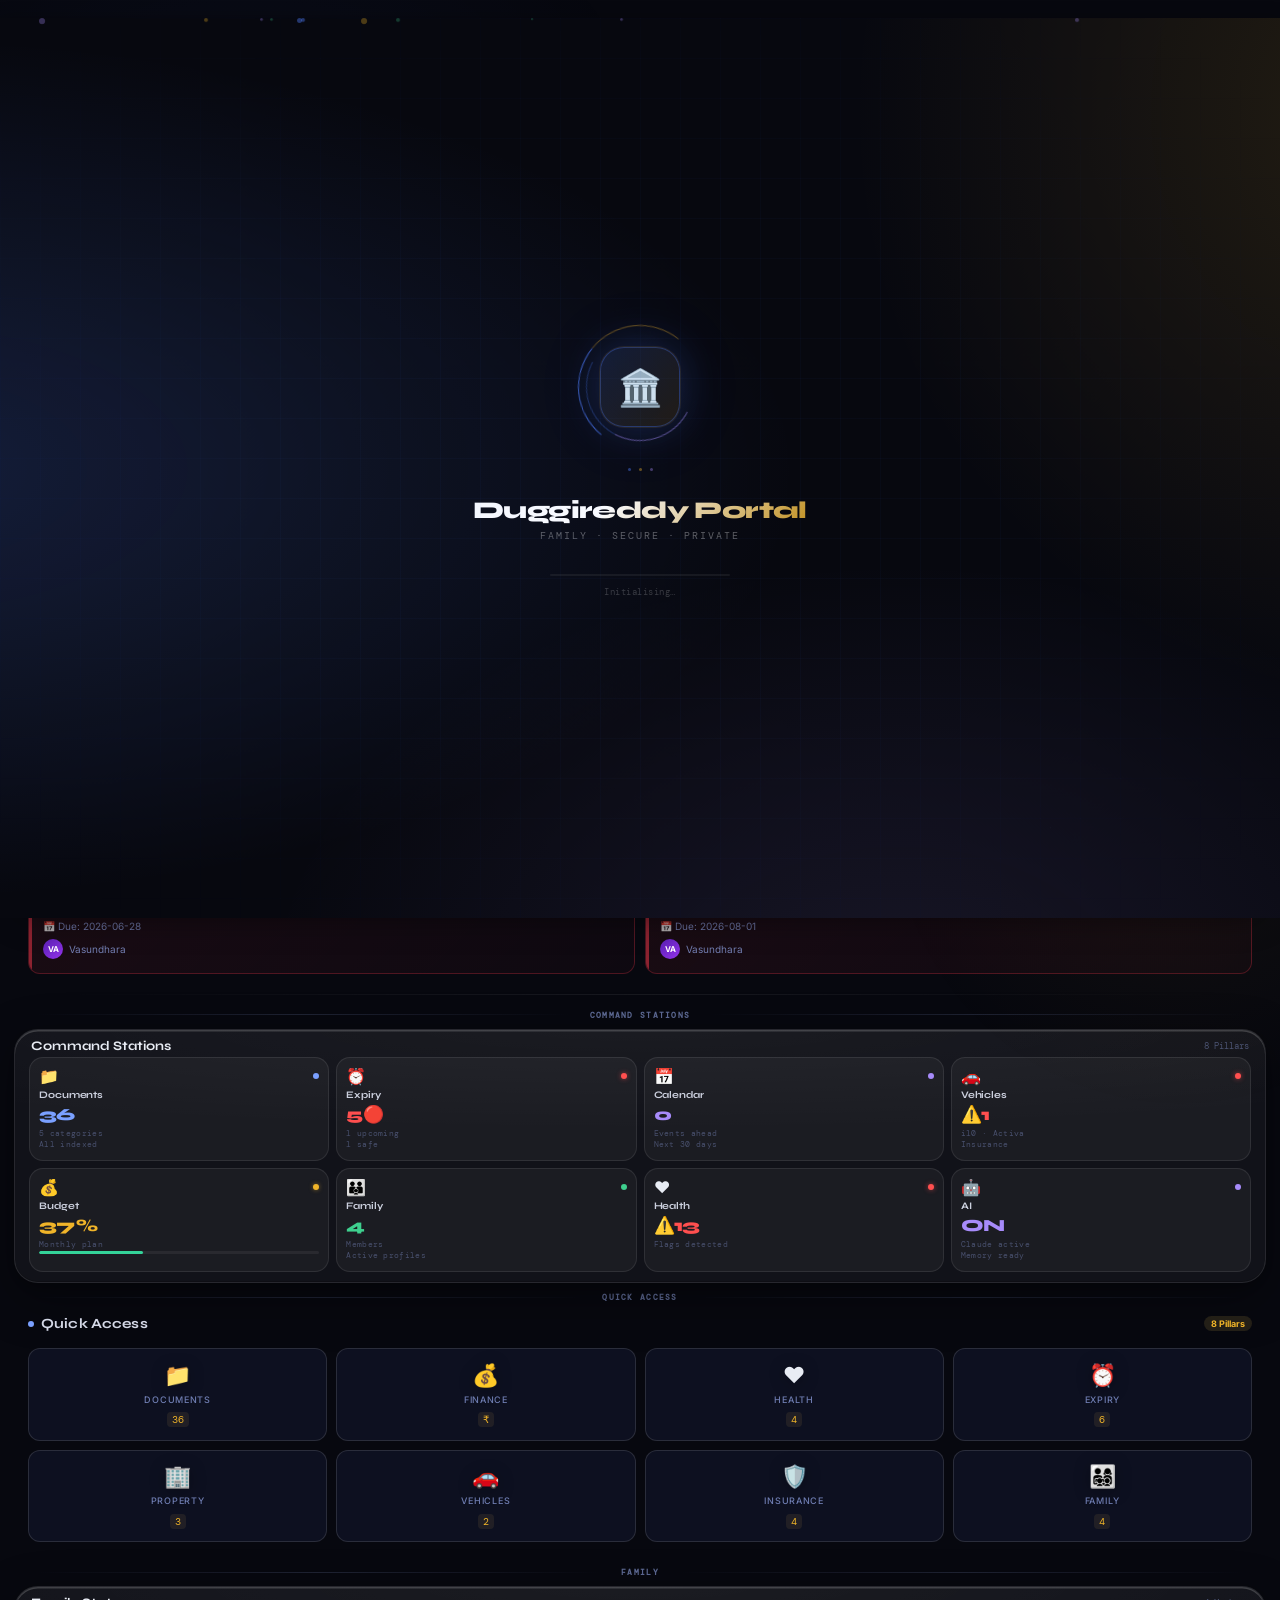
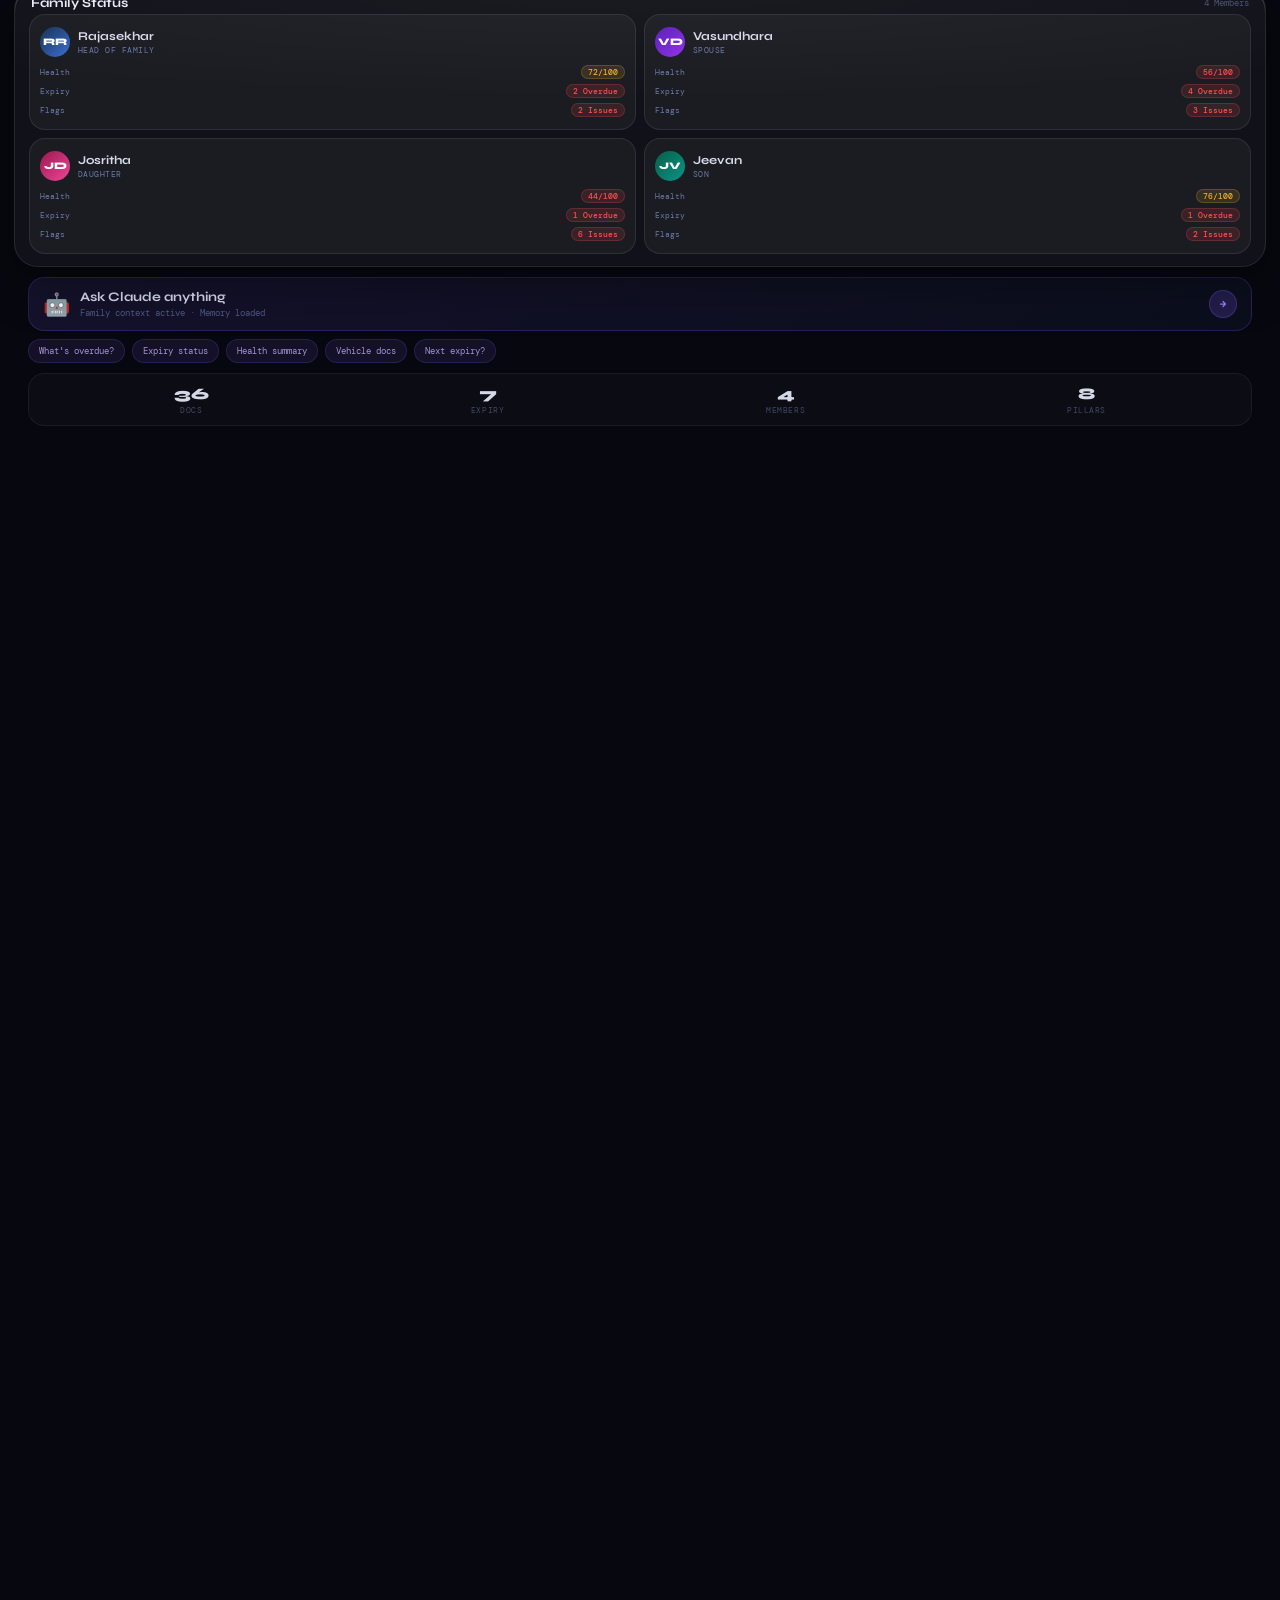
==== commit 144d5c4a: "feat: Today & Upcoming — month strip, compact layout, bright text, pull-up fixes - Replace month/yea" ====
--- a/index.html
+++ b/index.html
@@ -628,18 +628,9 @@
           </div>
         </div>
 
-        <!-- Days strip -->
+        <!-- Month strip + Days strip -->
         <div class="tu-days-wrap">
-          <div class="tu-days-hdr">
-            <div class="tu-month-sel-btn" id="tu-month-sel-btn">
-              <span id="tu-month-sel-label">March 2026</span>
-              <span class="tu-sel-arrow">▾</span>
-            </div>
-            <div class="tu-strip-nav">
-              <button class="tu-strip-btn" onclick="tuScrollDays(-1)">&#8249;</button>
-              <button class="tu-strip-btn" onclick="tuScrollDays(1)">&#8250;</button>
-            </div>
-          </div>
+          <div class="tu-month-strip" id="tu-month-strip"></div>
           <div class="tu-days-scroll" id="tu-days-scroll"></div>
         </div>
 
@@ -664,21 +655,6 @@
             <div class="tu-col" id="tu-today-col"></div>
             <div class="tu-col" id="tu-upcoming-col"></div>
           </div>
-        </div>
-      </div>
-
-      <!-- Month/Year picker overlay -->
-      <div class="tu-picker-overlay" id="tu-picker-overlay">
-        <div class="tu-picker-sheet" id="tu-picker-sheet">
-          <div class="tu-picker-handle"></div>
-          <div class="tu-picker-title">Select Month &amp; Year</div>
-          <div class="tu-year-row">
-            <button class="tu-year-nav" id="tu-year-prev">&#8249;</button>
-            <span class="tu-year-label" id="tu-picker-year">2026</span>
-            <button class="tu-year-nav" id="tu-year-next">&#8250;</button>
-          </div>
-          <div class="tu-month-grid" id="tu-month-grid"></div>
-          <button class="tu-picker-apply" id="tu-picker-apply">Apply</button>
         </div>
       </div>
 
--- a/portal.css
+++ b/portal.css
@@ -5696,61 +5696,61 @@
 /* ══════════════════════════════════════════════════════
    TODAY & UPCOMING SHEET  (§ TU_SHEET)
 ══════════════════════════════════════════════════════ */
-.tu-sheet{margin:0 14px 4px;border-radius:18px;background:linear-gradient(160deg,#080D18 0%,#0A0C14 60%,#070910 100%);border:1px solid rgba(255,255,255,.07);box-shadow:0 20px 60px rgba(0,0,0,.4);overflow:hidden;}
-.tu-drag-handle-area{display:flex;justify-content:center;padding:10px 0 4px;cursor:grab;-webkit-tap-highlight-color:transparent;}
-.tu-handle-pill{width:36px;height:4px;border-radius:2px;background:rgba(255,255,255,.2);}
+.tu-sheet{margin:0 14px 4px;border-radius:18px;background:linear-gradient(160deg,#080D18 0%,#0A0C14 60%,#070910 100%);border:1px solid rgba(255,255,255,.08);box-shadow:0 20px 60px rgba(0,0,0,.4);overflow:hidden;}
+.tu-drag-handle-area{display:flex;justify-content:center;padding:8px 0 3px;cursor:grab;-webkit-tap-highlight-color:transparent;}
+.tu-handle-pill{width:36px;height:4px;border-radius:2px;background:rgba(255,255,255,.22);}
 /* Stats row */
-.tu-stats-row{display:flex;gap:10px;padding:4px 14px 12px;}
-.tu-stat-card{flex:1;background:rgba(255,255,255,.04);border:1px solid rgba(255,255,255,.07);border-radius:12px;padding:10px 11px;display:flex;align-items:center;gap:9px;cursor:pointer;transition:border-color .2s;}
-.tu-stat-card:hover{border-color:rgba(255,255,255,.14);}
-.tu-stat-ico{font-size:18px;flex-shrink:0;}
-.tu-stat-txt{display:flex;flex-direction:column;gap:2px;}
-.tu-stat-num{font-size:20px;font-weight:700;color:#F0EDE6;line-height:1;font-family:'DM Mono',monospace;}
-.tu-stat-lbl{font-size:9px;color:rgba(122,130,153,.82);font-weight:500;letter-spacing:.02em;}
-/* Days strip */
-.tu-days-wrap{padding:0 14px 10px;}
-.tu-days-hdr{display:flex;justify-content:space-between;align-items:center;margin-bottom:10px;}
-.tu-month-sel-btn{display:flex;align-items:center;gap:5px;background:rgba(255,255,255,.05);border:1.5px solid rgba(255,255,255,.1);border-radius:10px;padding:5px 10px;cursor:pointer;transition:border-color .15s;font-size:12px;font-weight:700;color:rgba(240,237,230,.88);font-family:'DM Sans',sans-serif;-webkit-tap-highlight-color:transparent;}
-.tu-month-sel-btn:hover{border-color:rgba(62,207,142,.5);}
-.tu-sel-arrow{font-size:10px;color:rgba(122,130,153,.72);}
-.tu-strip-nav{display:flex;gap:6px;}
-.tu-strip-btn{width:26px;height:26px;border-radius:8px;border:1px solid rgba(255,255,255,.08);background:rgba(255,255,255,.04);display:flex;align-items:center;justify-content:center;font-size:14px;color:rgba(122,130,153,.72);cursor:pointer;transition:background .12s,color .12s;padding:0;line-height:1;}
-.tu-strip-btn:hover{background:rgba(255,255,255,.09);color:#F0EDE6;}
-.tu-days-scroll{display:flex;gap:7px;overflow-x:auto;padding-bottom:4px;scrollbar-width:none;scroll-behavior:smooth;}
+.tu-stats-row{display:flex;gap:8px;padding:2px 12px 8px;}
+.tu-stat-card{flex:1;background:rgba(255,255,255,.05);border:1px solid rgba(255,255,255,.08);border-radius:11px;padding:8px 10px;display:flex;align-items:center;gap:8px;cursor:pointer;transition:border-color .2s;}
+.tu-stat-card:hover{border-color:rgba(255,255,255,.16);}
+.tu-stat-ico{font-size:16px;flex-shrink:0;}
+.tu-stat-txt{display:flex;flex-direction:column;gap:1px;}
+.tu-stat-num{font-size:18px;font-weight:700;color:#F0EDE6;line-height:1;font-family:'DM Mono',monospace;}
+.tu-stat-lbl{font-size:9px;color:rgba(170,185,210,.82);font-weight:500;letter-spacing:.02em;}
+/* Month strip */
+.tu-days-wrap{padding:0 12px 8px;}
+.tu-month-strip{display:flex;gap:5px;overflow-x:auto;padding:4px 2px 6px;scrollbar-width:none;scroll-behavior:smooth;margin-bottom:6px;}
+.tu-month-strip::-webkit-scrollbar{display:none;}
+.tu-month-pill{flex-shrink:0;padding:4px 9px;border-radius:20px;background:rgba(255,255,255,.05);border:1.5px solid rgba(255,255,255,.08);font-size:10.5px;font-weight:600;color:rgba(170,185,210,.82);cursor:pointer;transition:all .15s;user-select:none;white-space:nowrap;-webkit-tap-highlight-color:transparent;}
+.tu-month-pill:hover{border-color:rgba(62,207,142,.4);color:#c8daf0;}
+.tu-month-pill.tu-mp-active{background:#3ecf8e;border-color:#3ecf8e;color:#060a0e;font-weight:700;}
+.tu-month-pill.tu-mp-current{border-color:rgba(62,207,142,.55);color:#3ecf8e;}
+/* Days scroll */
+.tu-days-scroll{display:flex;gap:5px;overflow-x:auto;padding-bottom:3px;scrollbar-width:none;scroll-behavior:smooth;}
 .tu-days-scroll::-webkit-scrollbar{display:none;}
 /* Day pills */
-.tu-day-pill{flex-shrink:0;width:44px;border-radius:13px;background:rgba(255,255,255,.04);border:1.5px solid rgba(255,255,255,.07);display:flex;flex-direction:column;align-items:center;padding:7px 0 5px;cursor:pointer;transition:all .15s;position:relative;user-select:none;-webkit-tap-highlight-color:transparent;}
+.tu-day-pill{flex-shrink:0;width:40px;border-radius:12px;background:rgba(255,255,255,.04);border:1.5px solid rgba(255,255,255,.07);display:flex;flex-direction:column;align-items:center;padding:5px 0 4px;cursor:pointer;transition:all .15s;position:relative;user-select:none;-webkit-tap-highlight-color:transparent;}
 .tu-day-pill:hover{border-color:rgba(62,207,142,.35);}
 .tu-day-pill.tu-day-active{background:#3ecf8e;border-color:#3ecf8e;}
-.tu-day-name{font-size:8px;font-weight:600;color:rgba(122,130,153,.78);letter-spacing:.06em;text-transform:uppercase;margin-bottom:3px;}
-.tu-day-num{font-size:15px;font-weight:700;color:rgba(240,237,230,.9);line-height:1;}
+.tu-day-name{font-size:7.5px;font-weight:600;color:rgba(160,180,210,.72);letter-spacing:.06em;text-transform:uppercase;margin-bottom:2px;}
+.tu-day-num{font-size:14px;font-weight:700;color:#e8ecf4;line-height:1;}
 .tu-day-pill.tu-day-active .tu-day-name,.tu-day-pill.tu-day-active .tu-day-num{color:#fff;}
-.tu-day-dot{width:4px;height:4px;border-radius:50%;margin-top:4px;background:transparent;}
+.tu-day-dot{width:4px;height:4px;border-radius:50%;margin-top:3px;background:transparent;}
 .tu-day-pill.tu-has-event .tu-day-dot{background:#3ecf8e;}
 .tu-day-pill.tu-day-active.tu-has-event .tu-day-dot{background:rgba(255,255,255,.7);}
 /* Column headers */
-.tu-col-hdrs{display:flex;gap:10px;padding:0 14px 8px;}
+.tu-col-hdrs{display:flex;gap:10px;padding:4px 12px 6px;}
 .tu-col-hdr-item{flex:1;display:flex;justify-content:space-between;align-items:center;}
-.tu-col-title{font-size:12px;font-weight:700;color:rgba(240,237,230,.88);letter-spacing:.01em;}
+.tu-col-title{font-size:11.5px;font-weight:700;color:#e8ecf4;letter-spacing:.01em;}
 .tu-col-title-wrap{display:flex;align-items:center;gap:5px;}
-.tu-col-link{font-size:9.5px;font-weight:600;color:#3ecf8e;cursor:pointer;letter-spacing:.03em;transition:opacity .15s;}
+.tu-col-link{font-size:9px;font-weight:600;color:#3ecf8e;cursor:pointer;letter-spacing:.03em;transition:opacity .15s;}
 .tu-col-link:hover{opacity:.7;}
-.tu-month-badge{font-size:8.5px;font-weight:700;background:#3ecf8e;color:#080A0E;padding:2px 7px;border-radius:20px;}
+.tu-month-badge{font-size:8px;font-weight:700;background:#3ecf8e;color:#060a0e;padding:2px 6px;border-radius:20px;}
 /* Content scroll */
-.tu-content-scroll{overflow-x:hidden;overflow-y:auto;max-height:320px;scrollbar-width:none;padding-bottom:6px;}
+.tu-content-scroll{overflow-x:hidden;overflow-y:auto;max-height:260px;scrollbar-width:none;padding-bottom:4px;}
 .tu-content-scroll::-webkit-scrollbar{display:none;}
-.tu-two-col{display:flex;gap:8px;padding:0 14px 10px;align-items:flex-start;}
-.tu-col{flex:1;display:flex;flex-direction:column;gap:7px;min-width:0;}
+.tu-two-col{display:flex;gap:7px;padding:0 12px 8px;align-items:flex-start;}
+.tu-col{flex:1;display:flex;flex-direction:column;gap:5px;min-width:0;}
 /* Item cards */
-.tu-item-card{background:rgba(255,255,255,.03);border:1px solid rgba(255,255,255,.06);border-radius:12px;padding:9px 10px;cursor:pointer;transition:transform .15s,border-color .15s;position:relative;overflow:hidden;}
+.tu-item-card{background:rgba(255,255,255,.04);border:1px solid rgba(255,255,255,.07);border-radius:11px;padding:8px 9px;cursor:pointer;transition:transform .15s,border-color .15s;position:relative;overflow:hidden;}
 .tu-item-card::before{content:'';position:absolute;left:0;top:0;bottom:0;width:3px;background:#4A9EFF;border-radius:3px 0 0 3px;}
-.tu-item-card:hover{transform:translateY(-1px);border-color:rgba(255,255,255,.12);}
-.tu-card-top{display:flex;align-items:center;gap:6px;margin-bottom:5px;}
-.tu-card-icon{font-size:13px;flex-shrink:0;}
-.tu-card-name{font-size:11px;font-weight:600;color:rgba(240,237,230,.9);white-space:nowrap;overflow:hidden;text-overflow:ellipsis;flex:1;min-width:0;}
-.tu-card-time{font-size:9.5px;color:rgba(122,130,153,.82);font-weight:500;margin-bottom:4px;}
-.tu-card-tag{display:inline-block;font-size:8.5px;font-weight:500;color:rgba(122,130,153,.82);background:rgba(255,255,255,.05);padding:2px 6px;border-radius:20px;white-space:nowrap;overflow:hidden;text-overflow:ellipsis;max-width:100%;}
-.tu-card-member{display:block;font-size:8.5px;color:rgba(122,130,153,.6);margin-top:3px;}
+.tu-item-card:hover{transform:translateY(-1px);border-color:rgba(255,255,255,.13);}
+.tu-card-top{display:flex;align-items:center;gap:5px;margin-bottom:4px;}
+.tu-card-icon{font-size:12px;flex-shrink:0;}
+.tu-card-name{font-size:11px;font-weight:600;color:#e8ecf4;white-space:nowrap;overflow:hidden;text-overflow:ellipsis;flex:1;min-width:0;}
+.tu-card-time{font-size:9.5px;color:rgba(175,195,225,.82);font-weight:500;margin-bottom:3px;}
+.tu-card-tag{display:inline-block;font-size:8px;font-weight:500;color:rgba(180,200,230,.72);background:rgba(255,255,255,.08);padding:2px 6px;border-radius:20px;white-space:nowrap;overflow:hidden;text-overflow:ellipsis;max-width:100%;}
+.tu-card-member{display:block;font-size:8px;color:rgba(160,180,215,.6);margin-top:2px;}
 /* Card stripe by category */
 .tu-item-card.tu-cat-health::before{background:linear-gradient(to bottom,#FF6B6B,#FF3B4E);}
 .tu-item-card.tu-cat-finance::before{background:linear-gradient(to bottom,#C9A84C,#8B6E2E);}
@@ -5761,31 +5761,15 @@
 .tu-item-card.tu-cat-family::before{background:linear-gradient(to bottom,#3ecf8e,#059669);}
 .tu-item-card.tu-cat-other::before{background:linear-gradient(to bottom,#4A9EFF,#2563eb);}
 /* Empty state */
-.tu-empty-state{text-align:center;padding:20px 8px;color:rgba(122,130,153,.65);font-size:10.5px;font-weight:500;line-height:1.5;}
-.tu-empty-icon{font-size:22px;display:block;opacity:.4;margin-bottom:5px;}
-/* Month/Year picker overlay */
-.tu-picker-overlay{position:fixed;inset:0;background:rgba(0,0,0,0);z-index:600;display:flex;align-items:flex-end;pointer-events:none;transition:background .25s;}
-.tu-picker-overlay.open{background:rgba(0,0,0,.55);pointer-events:all;}
-.tu-picker-sheet{width:100%;background:#0E1220;border:1px solid rgba(255,255,255,.09);border-top-left-radius:22px;border-top-right-radius:22px;padding:0 0 30px;transform:translateY(100%);transition:transform 0.3s cubic-bezier(0.32,0.72,0,1);}
-.tu-picker-overlay.open .tu-picker-sheet{transform:translateY(0);}
-.tu-picker-handle{width:36px;height:4px;border-radius:2px;background:rgba(255,255,255,.18);margin:12px auto 14px;}
-.tu-picker-title{text-align:center;font-size:13px;font-weight:700;color:rgba(240,237,230,.88);margin-bottom:16px;letter-spacing:.01em;}
-.tu-year-row{display:flex;align-items:center;justify-content:center;gap:20px;margin-bottom:16px;}
-.tu-year-nav{width:32px;height:32px;border-radius:10px;border:1.5px solid rgba(255,255,255,.1);background:rgba(255,255,255,.04);display:flex;align-items:center;justify-content:center;font-size:16px;color:rgba(122,130,153,.8);cursor:pointer;transition:background .12s,color .12s;padding:0;}
-.tu-year-nav:hover{background:rgba(255,255,255,.09);color:#F0EDE6;}
-.tu-year-label{font-size:18px;font-weight:800;color:#F0EDE6;min-width:64px;text-align:center;font-family:'DM Mono',monospace;}
-.tu-month-grid{display:grid;grid-template-columns:repeat(4,1fr);gap:8px;padding:0 18px;}
-.tu-month-chip{height:38px;border-radius:11px;display:flex;align-items:center;justify-content:center;font-size:11.5px;font-weight:600;color:rgba(122,130,153,.8);background:rgba(255,255,255,.05);cursor:pointer;transition:all .15s;border:1.5px solid transparent;user-select:none;}
-.tu-month-chip:hover{border-color:rgba(62,207,142,.4);color:#3ecf8e;}
-.tu-month-chip.tu-mc-selected{background:#3ecf8e;color:#080A0E;border-color:#3ecf8e;}
-.tu-month-chip.tu-mc-current{border-color:rgba(62,207,142,.5);color:#3ecf8e;}
-.tu-month-chip.tu-mc-selected.tu-mc-current{background:#3ecf8e;color:#080A0E;}
-.tu-picker-apply{margin:16px 18px 0;width:calc(100% - 36px);height:44px;border-radius:13px;background:#3ecf8e;color:#080A0E;border:none;font-family:'DM Sans',sans-serif;font-size:13px;font-weight:700;cursor:pointer;display:block;transition:opacity .15s;}
-.tu-picker-apply:hover{opacity:.88;}
+.tu-empty-state{text-align:center;padding:16px 8px;color:rgba(160,180,210,.65);font-size:10px;font-weight:500;line-height:1.5;}
+.tu-empty-icon{font-size:20px;display:block;opacity:.45;margin-bottom:4px;}
+/* Expanded state — full screen independent scroll */
+.tu-sheet.tu-is-expanded{display:flex;flex-direction:column;overflow:hidden;}
+.tu-sheet.tu-is-expanded .tu-content-scroll{flex:1;max-height:none;overflow-y:auto;}
 /* Mobile: remove outer margin on narrow screens */
 @media(max-width:640px){
   .tu-sheet{margin:0;border-radius:0;border-left:none;border-right:none;}
-  .tu-content-scroll{max-height:280px;}
+  .tu-content-scroll{max-height:240px;}
 }
 
 /* ══════════════════════════════════════════════════════
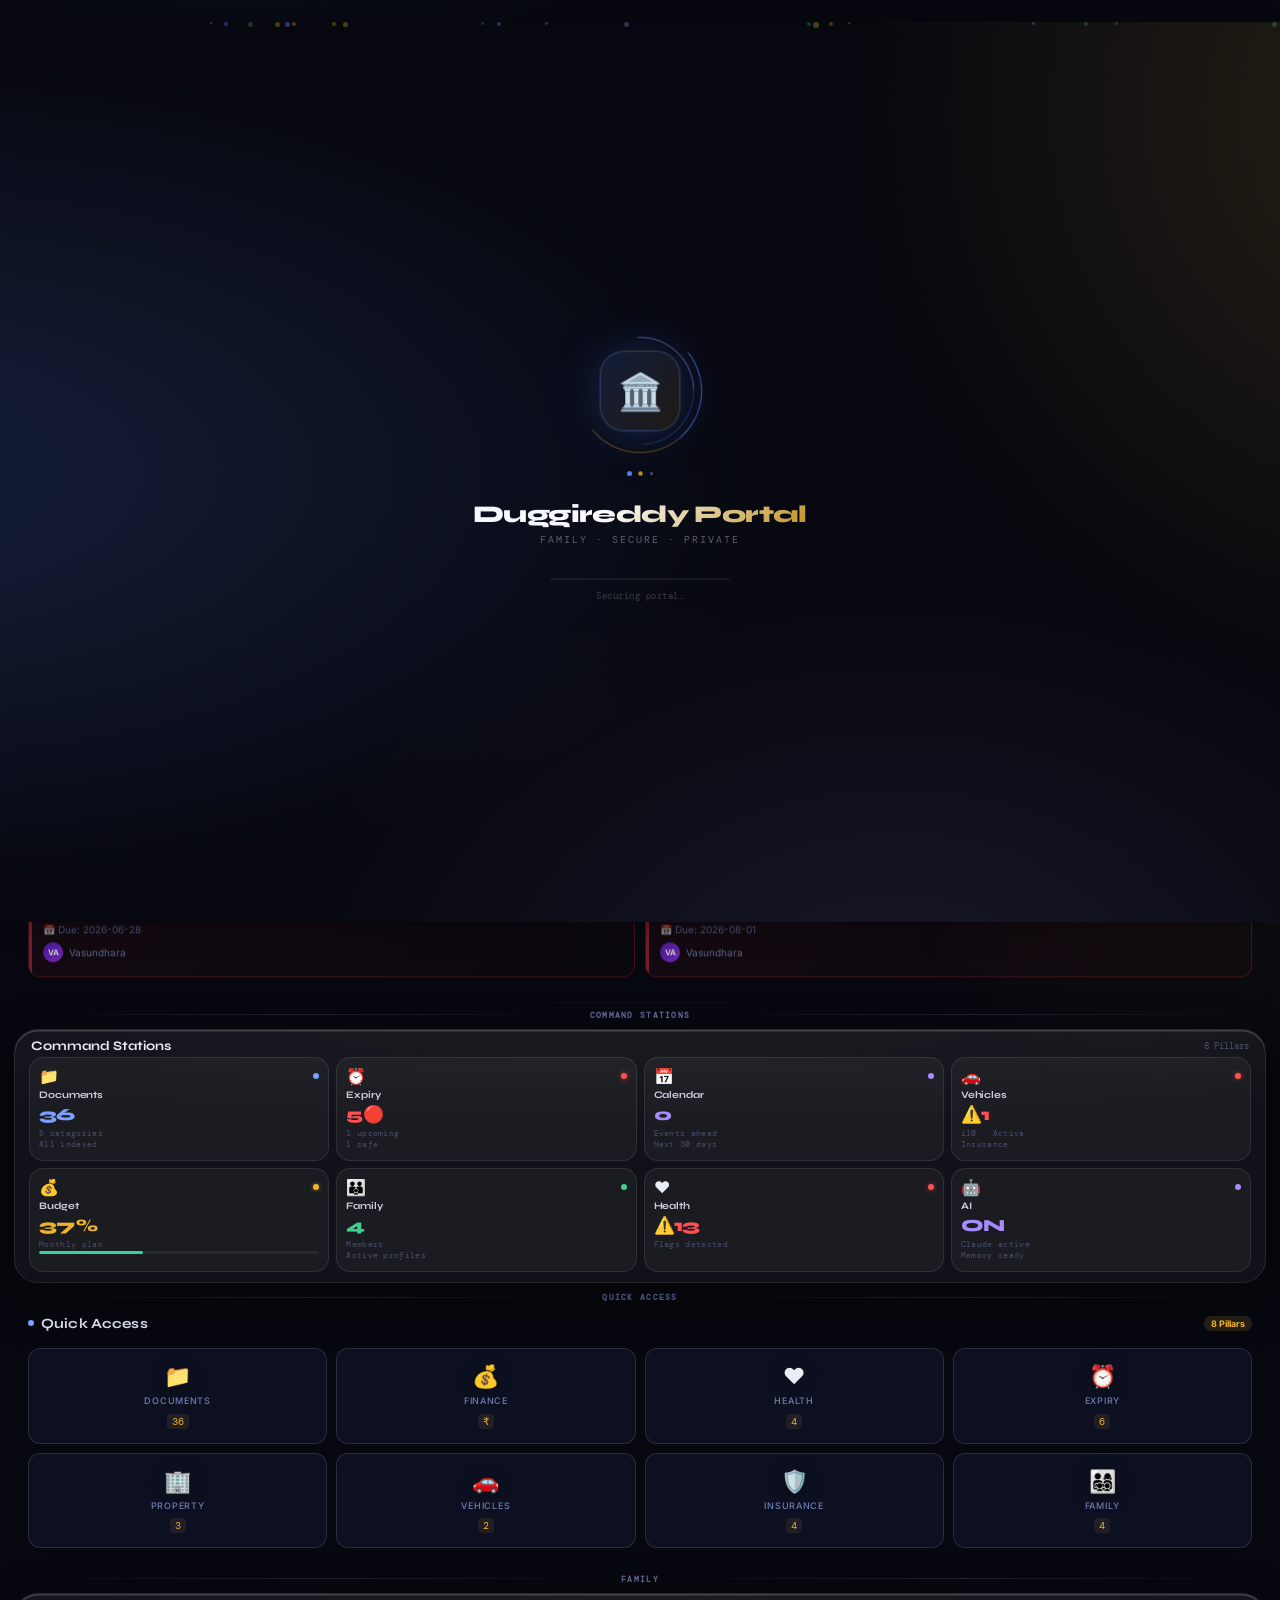
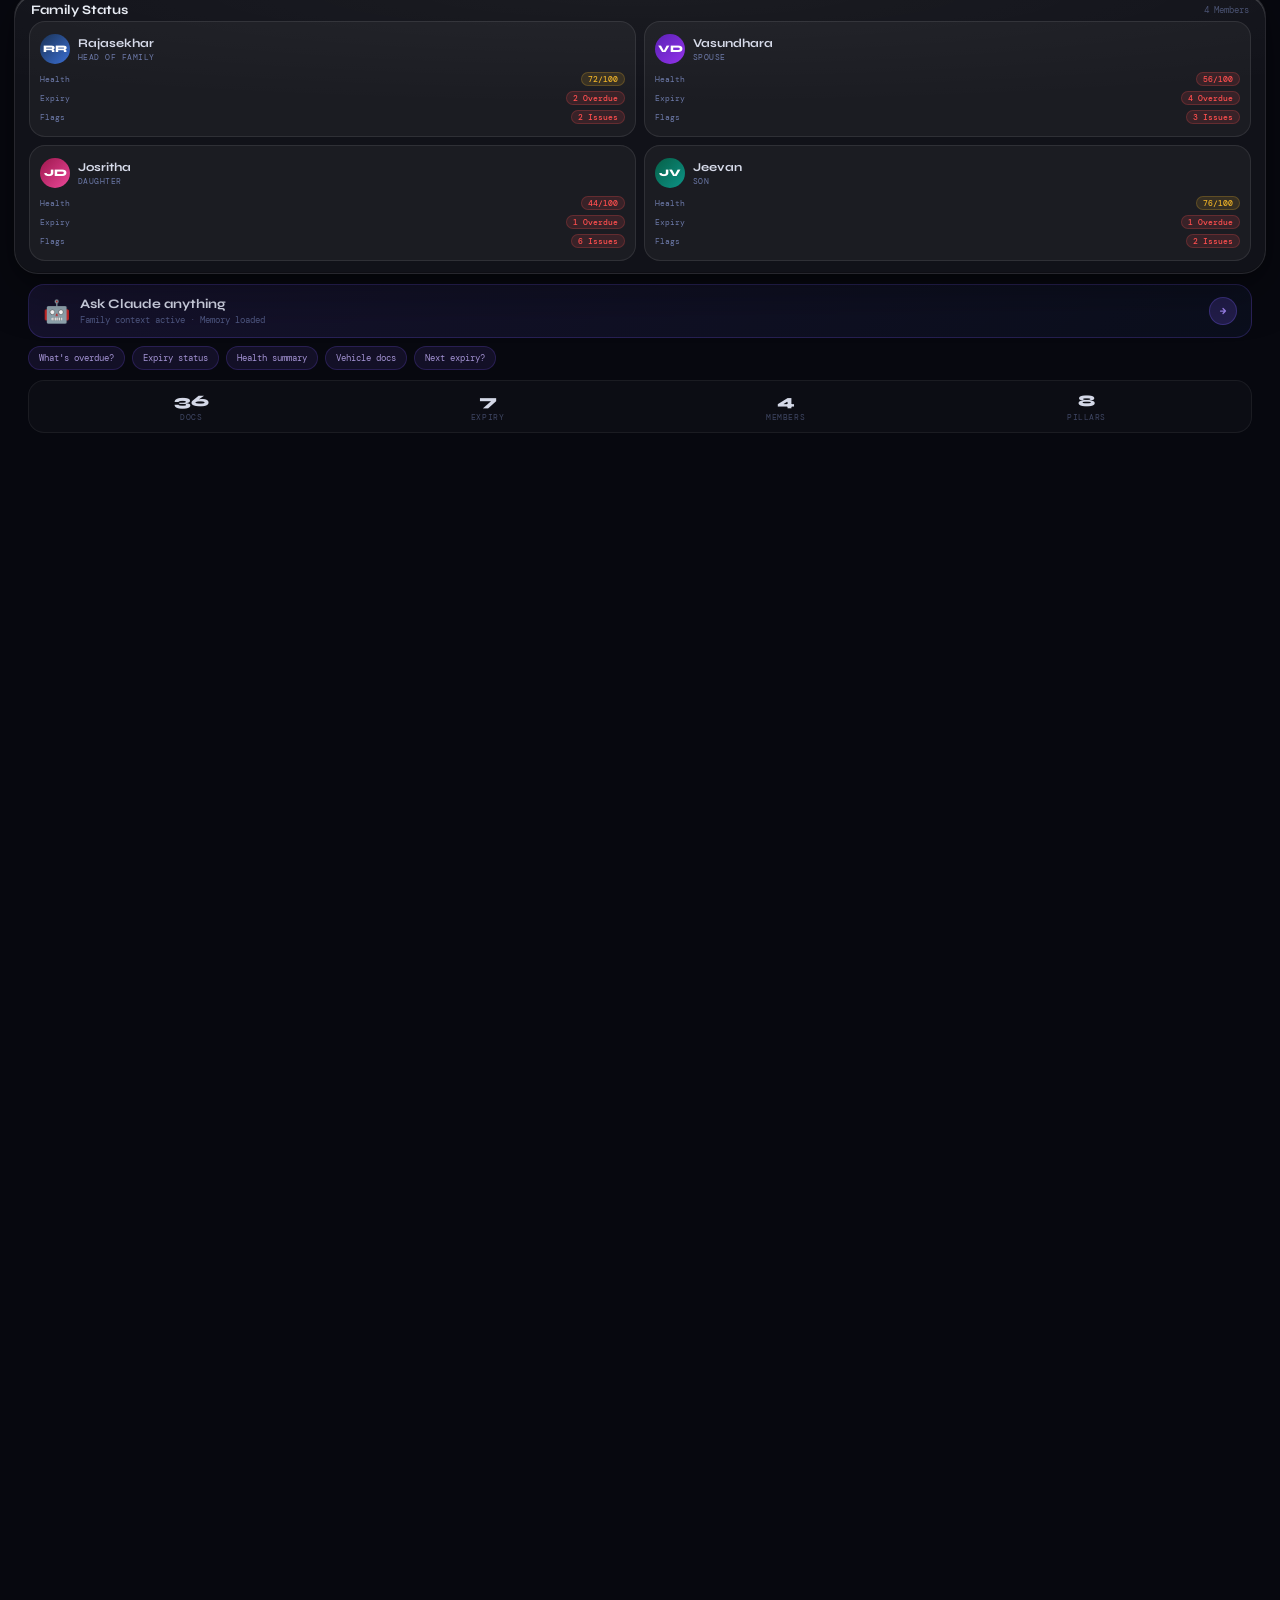
==== commit 6a5eb4a0: "style: Today & Upcoming cards — remove category tag and member rows - tuCardHTML: strip tu-card-tag " ====
--- a/index.html
+++ b/index.html
@@ -637,7 +637,7 @@
         <!-- Column headers -->
         <div class="tu-col-hdrs">
           <div class="tu-col-hdr-item">
-            <span class="tu-col-title">Today</span>
+            <span class="tu-col-title">Today's Schedule</span>
             <span class="tu-col-link" onclick="goPage('scheduler')">View All</span>
           </div>
           <div class="tu-col-hdr-item">
--- a/portal.css
+++ b/portal.css
@@ -5745,12 +5745,10 @@
 .tu-item-card{background:rgba(255,255,255,.04);border:1px solid rgba(255,255,255,.07);border-radius:11px;padding:8px 9px;cursor:pointer;transition:transform .15s,border-color .15s;position:relative;overflow:hidden;}
 .tu-item-card::before{content:'';position:absolute;left:0;top:0;bottom:0;width:3px;background:#4A9EFF;border-radius:3px 0 0 3px;}
 .tu-item-card:hover{transform:translateY(-1px);border-color:rgba(255,255,255,.13);}
-.tu-card-top{display:flex;align-items:center;gap:5px;margin-bottom:4px;}
+.tu-card-top{display:flex;align-items:center;gap:5px;margin-bottom:3px;}
 .tu-card-icon{font-size:12px;flex-shrink:0;}
 .tu-card-name{font-size:11px;font-weight:600;color:#e8ecf4;white-space:nowrap;overflow:hidden;text-overflow:ellipsis;flex:1;min-width:0;}
-.tu-card-time{font-size:9.5px;color:rgba(175,195,225,.82);font-weight:500;margin-bottom:3px;}
-.tu-card-tag{display:inline-block;font-size:8px;font-weight:500;color:rgba(180,200,230,.72);background:rgba(255,255,255,.08);padding:2px 6px;border-radius:20px;white-space:nowrap;overflow:hidden;text-overflow:ellipsis;max-width:100%;}
-.tu-card-member{display:block;font-size:8px;color:rgba(160,180,215,.6);margin-top:2px;}
+.tu-card-time{font-size:9px;color:rgba(175,195,225,.78);font-weight:500;}
 /* Card stripe by category */
 .tu-item-card.tu-cat-health::before{background:linear-gradient(to bottom,#FF6B6B,#FF3B4E);}
 .tu-item-card.tu-cat-finance::before{background:linear-gradient(to bottom,#C9A84C,#8B6E2E);}
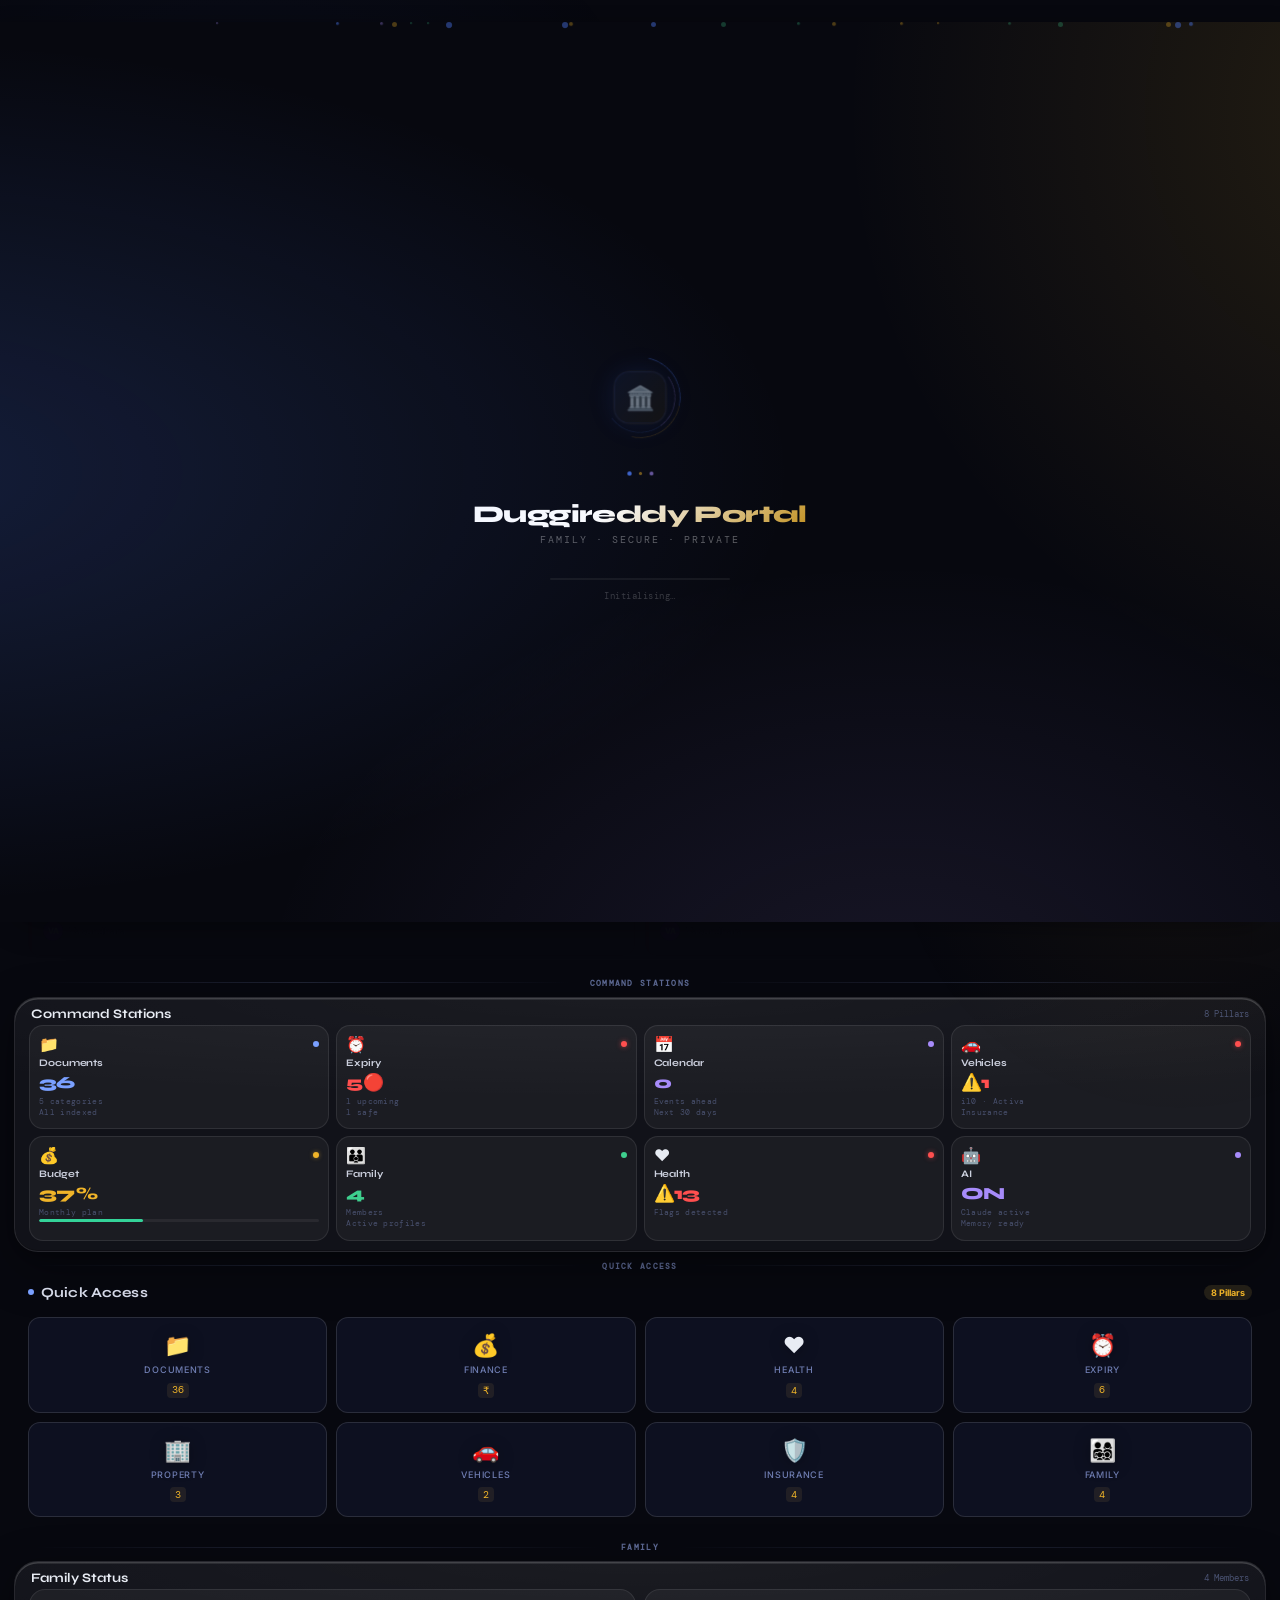
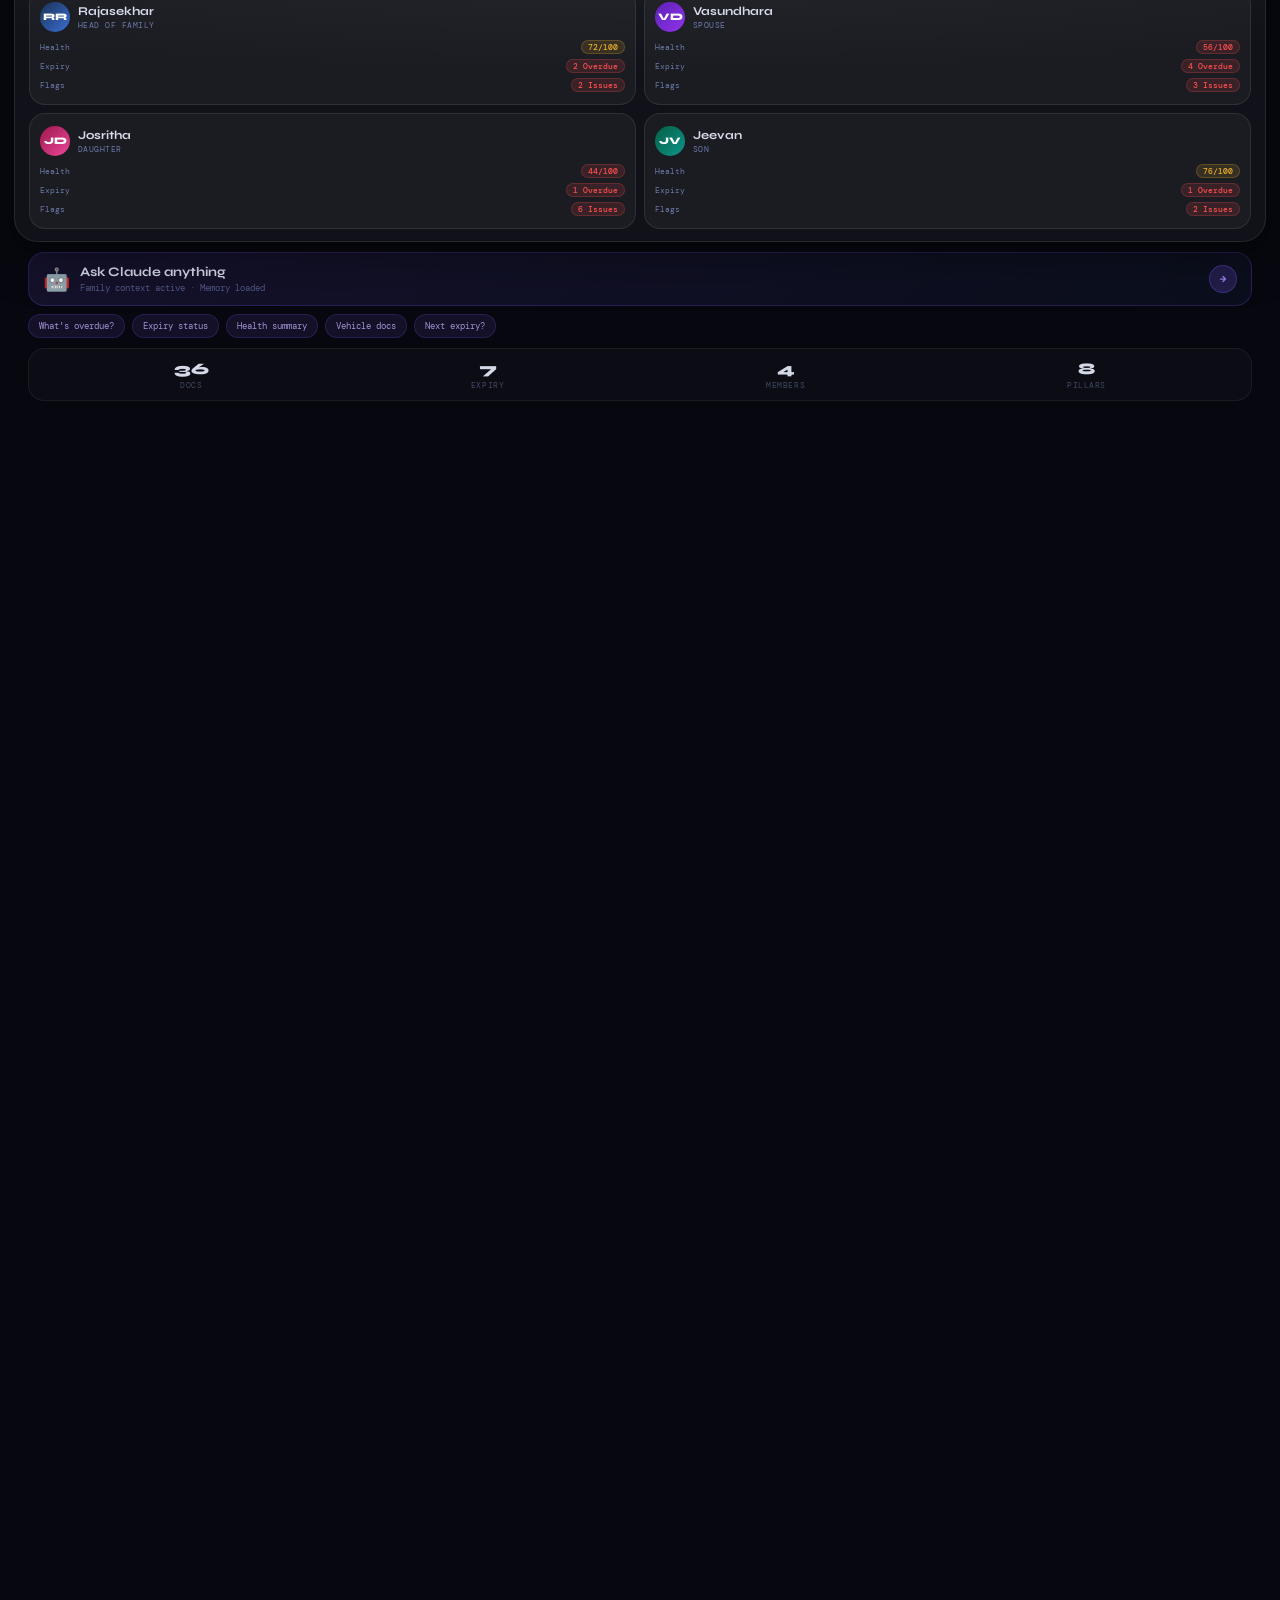
==== commit bb9f625b: "feat: Today & Upcoming — month/day nav with < > arrows, two-column layout restructure - Month select" ====
--- a/index.html
+++ b/index.html
@@ -628,33 +628,44 @@
           </div>
         </div>
 
-        <!-- Month strip + Days strip -->
-        <div class="tu-days-wrap">
-          <div class="tu-month-strip" id="tu-month-strip"></div>
-          <div class="tu-days-scroll" id="tu-days-scroll"></div>
-        </div>
-
-        <!-- Column headers -->
-        <div class="tu-col-hdrs">
-          <div class="tu-col-hdr-item">
-            <span class="tu-col-title">Today's Schedule</span>
-            <span class="tu-col-link" onclick="goPage('scheduler')">View All</span>
-          </div>
-          <div class="tu-col-hdr-item">
-            <div class="tu-col-title-wrap">
-              <span class="tu-col-title">Upcoming</span>
-              <span class="tu-month-badge" id="tu-upcoming-badge">Mar</span>
-            </div>
-            <span class="tu-col-link" onclick="goPage('scheduler')">View All</span>
-          </div>
-        </div>
-
-        <!-- Two-column content -->
-        <div class="tu-content-scroll" id="tu-content-scroll">
-          <div class="tu-two-col">
-            <div class="tu-col" id="tu-today-col"></div>
-            <div class="tu-col" id="tu-upcoming-col"></div>
-          </div>
+        <!-- Two-column body -->
+        <div class="tu-body">
+
+          <!-- TODAY column -->
+          <div class="tu-today-wrap">
+            <div class="tu-sect-hdr">
+              <span class="tu-col-title">Today's Schedule</span>
+              <span class="tu-col-link" onclick="goPage('scheduler')">View All</span>
+            </div>
+            <!-- Month nav -->
+            <div class="tu-month-nav">
+              <button class="tu-nav-arrow" id="tu-month-prev">&#8249;</button>
+              <span class="tu-month-label" id="tu-month-label">March 2026</span>
+              <button class="tu-nav-arrow" id="tu-month-next">&#8250;</button>
+            </div>
+            <!-- Day strip with arrows -->
+            <div class="tu-day-nav">
+              <button class="tu-nav-arrow" onclick="tuScrollDays(-1)">&#8249;</button>
+              <div class="tu-days-scroll" id="tu-days-scroll"></div>
+              <button class="tu-nav-arrow" onclick="tuScrollDays(1)">&#8250;</button>
+            </div>
+            <!-- Today list -->
+            <div class="tu-col-list" id="tu-today-col"></div>
+          </div>
+
+          <!-- UPCOMING column -->
+          <div class="tu-upcoming-wrap">
+            <div class="tu-sect-hdr">
+              <div class="tu-col-title-wrap">
+                <span class="tu-col-title">Upcoming</span>
+                <span class="tu-month-badge" id="tu-upcoming-badge">Mar</span>
+              </div>
+              <span class="tu-col-link" onclick="goPage('scheduler')">View All</span>
+            </div>
+            <!-- Upcoming list -->
+            <div class="tu-col-list" id="tu-upcoming-col"></div>
+          </div>
+
         </div>
       </div>
 
--- a/portal.css
+++ b/portal.css
@@ -5707,48 +5707,48 @@
 .tu-stat-txt{display:flex;flex-direction:column;gap:1px;}
 .tu-stat-num{font-size:18px;font-weight:700;color:#F0EDE6;line-height:1;font-family:'DM Mono',monospace;}
 .tu-stat-lbl{font-size:9px;color:rgba(170,185,210,.82);font-weight:500;letter-spacing:.02em;}
-/* Month strip */
-.tu-days-wrap{padding:0 12px 8px;}
-.tu-month-strip{display:flex;gap:5px;overflow-x:auto;padding:4px 2px 6px;scrollbar-width:none;scroll-behavior:smooth;margin-bottom:6px;}
-.tu-month-strip::-webkit-scrollbar{display:none;}
-.tu-month-pill{flex-shrink:0;padding:4px 9px;border-radius:20px;background:rgba(255,255,255,.05);border:1.5px solid rgba(255,255,255,.08);font-size:10.5px;font-weight:600;color:rgba(170,185,210,.82);cursor:pointer;transition:all .15s;user-select:none;white-space:nowrap;-webkit-tap-highlight-color:transparent;}
-.tu-month-pill:hover{border-color:rgba(62,207,142,.4);color:#c8daf0;}
-.tu-month-pill.tu-mp-active{background:#3ecf8e;border-color:#3ecf8e;color:#060a0e;font-weight:700;}
-.tu-month-pill.tu-mp-current{border-color:rgba(62,207,142,.55);color:#3ecf8e;}
+/* Two-column body */
+.tu-body{display:flex;gap:1px;padding:0 12px 10px;align-items:flex-start;}
+.tu-today-wrap{flex:1;min-width:0;display:flex;flex-direction:column;gap:0;padding-right:7px;border-right:1px solid rgba(255,255,255,.06);}
+.tu-upcoming-wrap{flex:1;min-width:0;display:flex;flex-direction:column;gap:0;padding-left:7px;}
+/* Section headers (inside each column) */
+.tu-sect-hdr{display:flex;justify-content:space-between;align-items:center;margin-bottom:7px;}
+.tu-col-title{font-size:10.5px;font-weight:700;color:#e8ecf4;letter-spacing:.01em;}
+.tu-col-title-wrap{display:flex;align-items:center;gap:4px;}
+.tu-col-link{font-size:8.5px;font-weight:600;color:#3ecf8e;cursor:pointer;letter-spacing:.03em;transition:opacity .15s;}
+.tu-col-link:hover{opacity:.7;}
+.tu-month-badge{font-size:7.5px;font-weight:700;background:#3ecf8e;color:#060a0e;padding:2px 5px;border-radius:20px;}
+/* Month nav (< label >) */
+.tu-month-nav{display:flex;align-items:center;justify-content:space-between;margin-bottom:6px;}
+.tu-month-label{font-size:11px;font-weight:700;color:#c8daf0;letter-spacing:.01em;flex:1;text-align:center;}
+/* Day nav (arrow + scroll + arrow) */
+.tu-day-nav{display:flex;align-items:center;gap:4px;margin-bottom:7px;}
+.tu-nav-arrow{flex-shrink:0;width:22px;height:22px;border-radius:7px;border:1px solid rgba(255,255,255,.1);background:rgba(255,255,255,.05);color:rgba(175,195,225,.82);font-size:14px;line-height:1;cursor:pointer;display:flex;align-items:center;justify-content:center;padding:0;transition:background .12s,color .12s;-webkit-tap-highlight-color:transparent;}
+.tu-nav-arrow:hover{background:rgba(255,255,255,.1);color:#e8ecf4;}
 /* Days scroll */
-.tu-days-scroll{display:flex;gap:5px;overflow-x:auto;padding-bottom:3px;scrollbar-width:none;scroll-behavior:smooth;}
+.tu-days-scroll{flex:1;display:flex;gap:4px;overflow-x:auto;padding-bottom:2px;scrollbar-width:none;scroll-behavior:smooth;}
 .tu-days-scroll::-webkit-scrollbar{display:none;}
 /* Day pills */
-.tu-day-pill{flex-shrink:0;width:40px;border-radius:12px;background:rgba(255,255,255,.04);border:1.5px solid rgba(255,255,255,.07);display:flex;flex-direction:column;align-items:center;padding:5px 0 4px;cursor:pointer;transition:all .15s;position:relative;user-select:none;-webkit-tap-highlight-color:transparent;}
+.tu-day-pill{flex-shrink:0;width:36px;border-radius:10px;background:rgba(255,255,255,.04);border:1.5px solid rgba(255,255,255,.07);display:flex;flex-direction:column;align-items:center;padding:4px 0 3px;cursor:pointer;transition:all .15s;position:relative;user-select:none;-webkit-tap-highlight-color:transparent;}
 .tu-day-pill:hover{border-color:rgba(62,207,142,.35);}
 .tu-day-pill.tu-day-active{background:#3ecf8e;border-color:#3ecf8e;}
-.tu-day-name{font-size:7.5px;font-weight:600;color:rgba(160,180,210,.72);letter-spacing:.06em;text-transform:uppercase;margin-bottom:2px;}
-.tu-day-num{font-size:14px;font-weight:700;color:#e8ecf4;line-height:1;}
+.tu-day-name{font-size:7px;font-weight:600;color:rgba(160,180,210,.72);letter-spacing:.05em;text-transform:uppercase;margin-bottom:2px;}
+.tu-day-num{font-size:13px;font-weight:700;color:#e8ecf4;line-height:1;}
 .tu-day-pill.tu-day-active .tu-day-name,.tu-day-pill.tu-day-active .tu-day-num{color:#fff;}
-.tu-day-dot{width:4px;height:4px;border-radius:50%;margin-top:3px;background:transparent;}
+.tu-day-dot{width:3px;height:3px;border-radius:50%;margin-top:3px;background:transparent;}
 .tu-day-pill.tu-has-event .tu-day-dot{background:#3ecf8e;}
 .tu-day-pill.tu-day-active.tu-has-event .tu-day-dot{background:rgba(255,255,255,.7);}
-/* Column headers */
-.tu-col-hdrs{display:flex;gap:10px;padding:4px 12px 6px;}
-.tu-col-hdr-item{flex:1;display:flex;justify-content:space-between;align-items:center;}
-.tu-col-title{font-size:11.5px;font-weight:700;color:#e8ecf4;letter-spacing:.01em;}
-.tu-col-title-wrap{display:flex;align-items:center;gap:5px;}
-.tu-col-link{font-size:9px;font-weight:600;color:#3ecf8e;cursor:pointer;letter-spacing:.03em;transition:opacity .15s;}
-.tu-col-link:hover{opacity:.7;}
-.tu-month-badge{font-size:8px;font-weight:700;background:#3ecf8e;color:#060a0e;padding:2px 6px;border-radius:20px;}
-/* Content scroll */
-.tu-content-scroll{overflow-x:hidden;overflow-y:auto;max-height:260px;scrollbar-width:none;padding-bottom:4px;}
-.tu-content-scroll::-webkit-scrollbar{display:none;}
-.tu-two-col{display:flex;gap:7px;padding:0 12px 8px;align-items:flex-start;}
-.tu-col{flex:1;display:flex;flex-direction:column;gap:5px;min-width:0;}
+/* Column lists */
+.tu-col-list{display:flex;flex-direction:column;gap:5px;overflow-y:auto;max-height:230px;scrollbar-width:none;}
+.tu-col-list::-webkit-scrollbar{display:none;}
 /* Item cards */
-.tu-item-card{background:rgba(255,255,255,.04);border:1px solid rgba(255,255,255,.07);border-radius:11px;padding:8px 9px;cursor:pointer;transition:transform .15s,border-color .15s;position:relative;overflow:hidden;}
+.tu-item-card{background:rgba(255,255,255,.04);border:1px solid rgba(255,255,255,.07);border-radius:10px;padding:7px 8px;cursor:pointer;transition:transform .15s,border-color .15s;position:relative;overflow:hidden;}
 .tu-item-card::before{content:'';position:absolute;left:0;top:0;bottom:0;width:3px;background:#4A9EFF;border-radius:3px 0 0 3px;}
 .tu-item-card:hover{transform:translateY(-1px);border-color:rgba(255,255,255,.13);}
 .tu-card-top{display:flex;align-items:center;gap:5px;margin-bottom:3px;}
-.tu-card-icon{font-size:12px;flex-shrink:0;}
-.tu-card-name{font-size:11px;font-weight:600;color:#e8ecf4;white-space:nowrap;overflow:hidden;text-overflow:ellipsis;flex:1;min-width:0;}
-.tu-card-time{font-size:9px;color:rgba(175,195,225,.78);font-weight:500;}
+.tu-card-icon{font-size:11px;flex-shrink:0;}
+.tu-card-name{font-size:10.5px;font-weight:600;color:#e8ecf4;white-space:nowrap;overflow:hidden;text-overflow:ellipsis;flex:1;min-width:0;}
+.tu-card-time{font-size:8.5px;color:rgba(175,195,225,.75);font-weight:500;}
 /* Card stripe by category */
 .tu-item-card.tu-cat-health::before{background:linear-gradient(to bottom,#FF6B6B,#FF3B4E);}
 .tu-item-card.tu-cat-finance::before{background:linear-gradient(to bottom,#C9A84C,#8B6E2E);}
@@ -5759,15 +5759,17 @@
 .tu-item-card.tu-cat-family::before{background:linear-gradient(to bottom,#3ecf8e,#059669);}
 .tu-item-card.tu-cat-other::before{background:linear-gradient(to bottom,#4A9EFF,#2563eb);}
 /* Empty state */
-.tu-empty-state{text-align:center;padding:16px 8px;color:rgba(160,180,210,.65);font-size:10px;font-weight:500;line-height:1.5;}
-.tu-empty-icon{font-size:20px;display:block;opacity:.45;margin-bottom:4px;}
-/* Expanded state — full screen independent scroll */
+.tu-empty-state{text-align:center;padding:14px 6px;color:rgba(160,180,210,.6);font-size:9.5px;font-weight:500;line-height:1.5;}
+.tu-empty-icon{font-size:18px;display:block;opacity:.4;margin-bottom:3px;}
+/* Expanded state — full screen, each column scrolls independently */
 .tu-sheet.tu-is-expanded{display:flex;flex-direction:column;overflow:hidden;}
-.tu-sheet.tu-is-expanded .tu-content-scroll{flex:1;max-height:none;overflow-y:auto;}
-/* Mobile: remove outer margin on narrow screens */
+.tu-sheet.tu-is-expanded .tu-body{flex:1;overflow:hidden;align-items:stretch;}
+.tu-sheet.tu-is-expanded .tu-today-wrap,.tu-sheet.tu-is-expanded .tu-upcoming-wrap{overflow:hidden;display:flex;flex-direction:column;}
+.tu-sheet.tu-is-expanded .tu-col-list{flex:1;max-height:none;overflow-y:auto;}
+/* Mobile: remove outer margin */
 @media(max-width:640px){
   .tu-sheet{margin:0;border-radius:0;border-left:none;border-right:none;}
-  .tu-content-scroll{max-height:240px;}
+  .tu-col-list{max-height:200px;}
 }
 
 /* ══════════════════════════════════════════════════════
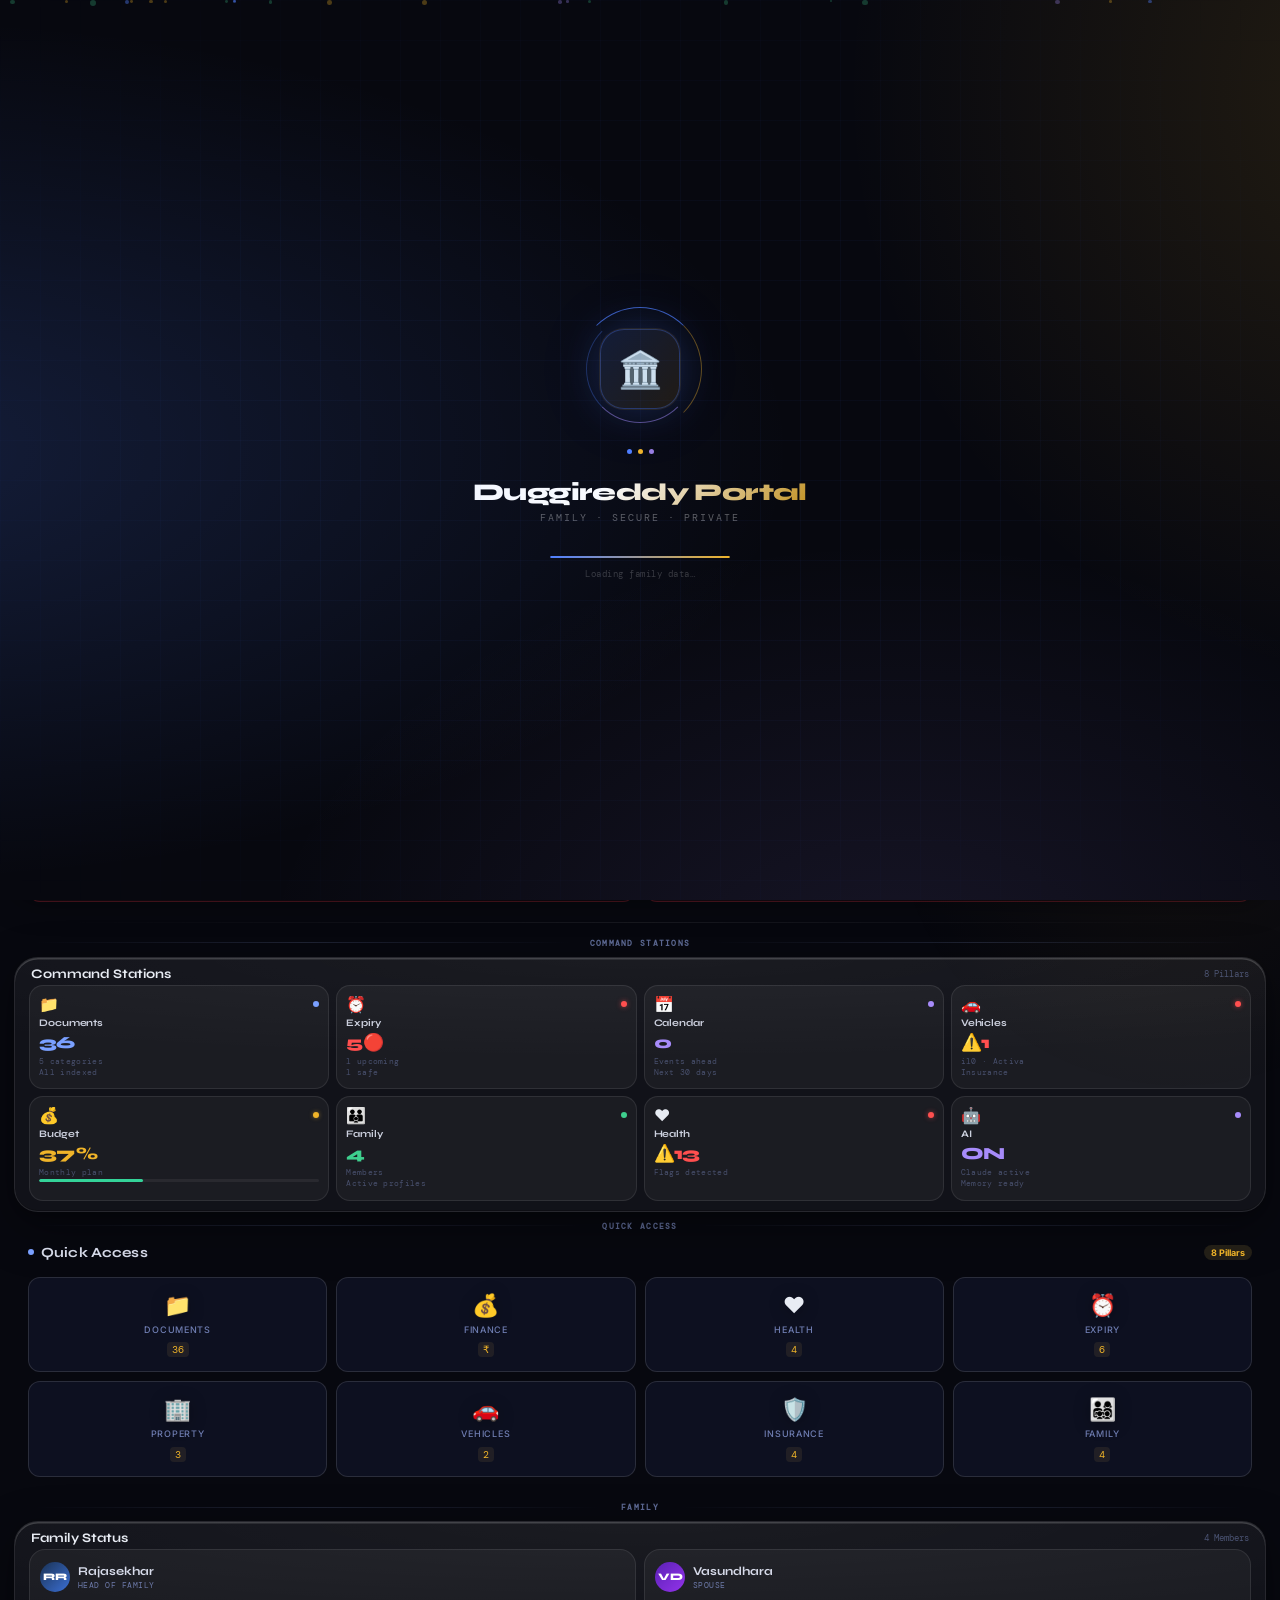
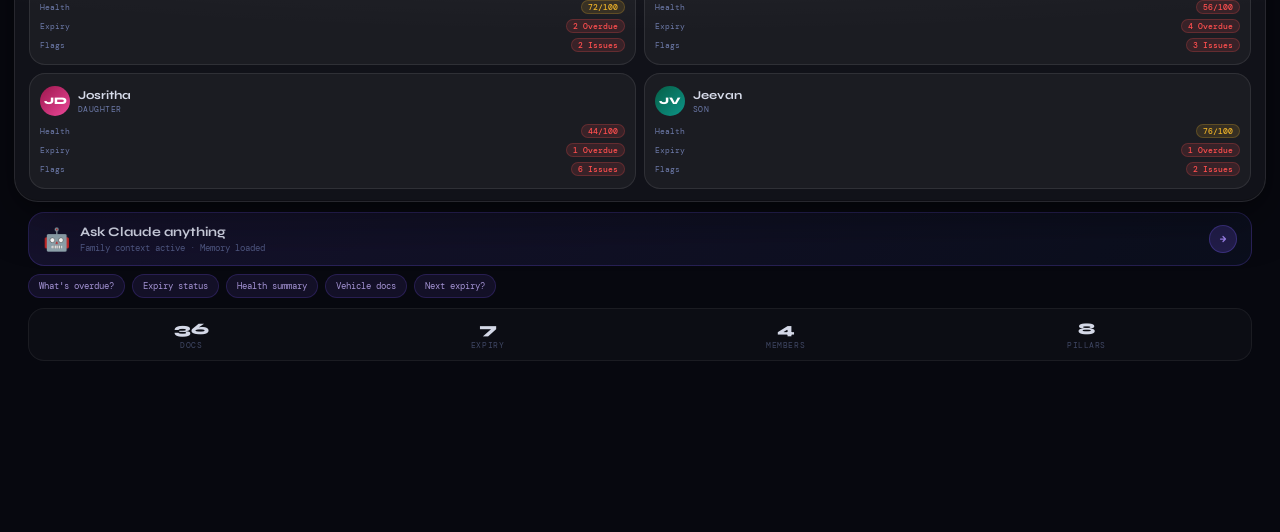
==== commit da962973: "feat: remove drag-handle/pull-up; show all upcoming; compact day nums - Remove drag handle HTML, tu-" ====
--- a/index.html
+++ b/index.html
@@ -606,10 +606,6 @@
 
       <!-- ③④ TODAY & UPCOMING — pull-up sheet -->
       <div class="tu-sheet fade-up delay-2" id="tu-sheet">
-        <div class="tu-drag-handle-area" id="tu-drag-handle">
-          <div class="tu-handle-pill"></div>
-        </div>
-
         <!-- Stats row -->
         <div class="tu-stats-row">
           <div class="tu-stat-card">
--- a/portal.css
+++ b/portal.css
@@ -5697,16 +5697,21 @@
    TODAY & UPCOMING SHEET  (§ TU_SHEET)
 ══════════════════════════════════════════════════════ */
 .tu-sheet{margin:0 14px 4px;border-radius:18px;background:linear-gradient(160deg,#080D18 0%,#0A0C14 60%,#070910 100%);border:1px solid rgba(255,255,255,.08);box-shadow:0 20px 60px rgba(0,0,0,.4);overflow:hidden;}
-.tu-drag-handle-area{display:flex;justify-content:center;padding:8px 0 3px;cursor:grab;-webkit-tap-highlight-color:transparent;}
-.tu-handle-pill{width:36px;height:4px;border-radius:2px;background:rgba(255,255,255,.22);}
 /* Stats row */
-.tu-stats-row{display:flex;gap:8px;padding:2px 12px 8px;}
-.tu-stat-card{flex:1;background:rgba(255,255,255,.05);border:1px solid rgba(255,255,255,.08);border-radius:11px;padding:8px 10px;display:flex;align-items:center;gap:8px;cursor:pointer;transition:border-color .2s;}
-.tu-stat-card:hover{border-color:rgba(255,255,255,.16);}
-.tu-stat-ico{font-size:16px;flex-shrink:0;}
-.tu-stat-txt{display:flex;flex-direction:column;gap:1px;}
-.tu-stat-num{font-size:18px;font-weight:700;color:#F0EDE6;line-height:1;font-family:'DM Mono',monospace;}
-.tu-stat-lbl{font-size:9px;color:rgba(170,185,210,.82);font-weight:500;letter-spacing:.02em;}
+.tu-stats-row{display:flex;gap:0;padding:2px 12px 8px;position:relative;}
+.tu-stats-row::before{content:'';position:absolute;inset:2px 12px 8px;border-radius:12px;background:linear-gradient(90deg,rgba(62,207,142,.12) 0%,rgba(74,158,255,.12) 50%,rgba(62,207,142,.12) 100%);background-size:200% 100%;animation:tuStatFlow 3s linear infinite;pointer-events:none;z-index:0;}
+@keyframes tuStatFlow{0%{background-position:200% 0}100%{background-position:-200% 0}}
+.tu-stat-card{flex:1;background:rgba(255,255,255,.04);border:1px solid rgba(255,255,255,.09);display:flex;align-items:center;justify-content:center;gap:6px;padding:7px 10px;cursor:pointer;position:relative;z-index:1;transition:background .2s;}
+.tu-stat-card:first-child{border-radius:12px 0 0 12px;border-right:none;}
+.tu-stat-card:last-child{border-radius:0 12px 12px 0;border-left:1px solid rgba(255,255,255,.07);}
+.tu-stat-card:hover{background:rgba(255,255,255,.07);}
+.tu-stat-ico{display:none;}
+.tu-stat-txt{display:flex;flex-direction:row;align-items:baseline;gap:5px;}
+.tu-stat-num{font-size:16px;font-weight:800;line-height:1;font-family:'DM Mono',monospace;}
+.tu-stat-card:first-child .tu-stat-num{color:#3ecf8e;text-shadow:0 0 12px rgba(62,207,142,.6);animation:tuNumPulse 2.4s ease-in-out infinite;}
+.tu-stat-card:last-child .tu-stat-num{color:#5ba8ff;text-shadow:0 0 12px rgba(74,158,255,.55);animation:tuNumPulse 2.4s ease-in-out infinite .8s;}
+@keyframes tuNumPulse{0%,100%{opacity:1}50%{opacity:.7}}
+.tu-stat-lbl{font-size:9px;color:rgba(190,208,235,.78);font-weight:600;letter-spacing:.02em;white-space:nowrap;}
 /* Two-column body */
 .tu-body{display:flex;gap:1px;padding:0 12px 10px;align-items:flex-start;}
 .tu-today-wrap{flex:1;min-width:0;display:flex;flex-direction:column;gap:0;padding-right:7px;border-right:1px solid rgba(255,255,255,.06);}
@@ -5729,17 +5734,17 @@
 .tu-days-scroll{flex:1;display:flex;gap:4px;overflow-x:auto;padding-bottom:2px;scrollbar-width:none;scroll-behavior:smooth;}
 .tu-days-scroll::-webkit-scrollbar{display:none;}
 /* Day pills */
-.tu-day-pill{flex-shrink:0;width:36px;border-radius:10px;background:rgba(255,255,255,.04);border:1.5px solid rgba(255,255,255,.07);display:flex;flex-direction:column;align-items:center;padding:4px 0 3px;cursor:pointer;transition:all .15s;position:relative;user-select:none;-webkit-tap-highlight-color:transparent;}
+.tu-day-pill{flex-shrink:0;width:30px;border-radius:8px;background:rgba(255,255,255,.04);border:1.5px solid rgba(255,255,255,.07);display:flex;flex-direction:column;align-items:center;padding:3px 0 2px;cursor:pointer;transition:all .15s;position:relative;user-select:none;-webkit-tap-highlight-color:transparent;}
 .tu-day-pill:hover{border-color:rgba(62,207,142,.35);}
 .tu-day-pill.tu-day-active{background:#3ecf8e;border-color:#3ecf8e;}
-.tu-day-name{font-size:7px;font-weight:600;color:rgba(160,180,210,.72);letter-spacing:.05em;text-transform:uppercase;margin-bottom:2px;}
-.tu-day-num{font-size:13px;font-weight:700;color:#e8ecf4;line-height:1;}
+.tu-day-name{font-size:5.5px;font-weight:700;color:rgba(160,180,210,.65);letter-spacing:.04em;text-transform:uppercase;margin-bottom:1px;}
+.tu-day-num{font-size:10px;font-weight:400;color:#e8ecf4;line-height:1;}
 .tu-day-pill.tu-day-active .tu-day-name,.tu-day-pill.tu-day-active .tu-day-num{color:#fff;}
 .tu-day-dot{width:3px;height:3px;border-radius:50%;margin-top:3px;background:transparent;}
 .tu-day-pill.tu-has-event .tu-day-dot{background:#3ecf8e;}
 .tu-day-pill.tu-day-active.tu-has-event .tu-day-dot{background:rgba(255,255,255,.7);}
 /* Column lists */
-.tu-col-list{display:flex;flex-direction:column;gap:5px;overflow-y:auto;max-height:230px;scrollbar-width:none;}
+.tu-col-list{display:flex;flex-direction:column;gap:5px;overflow-y:auto;max-height:260px;scrollbar-width:none;}
 .tu-col-list::-webkit-scrollbar{display:none;}
 /* Item cards */
 .tu-item-card{background:rgba(255,255,255,.04);border:1px solid rgba(255,255,255,.07);border-radius:10px;padding:7px 8px;cursor:pointer;transition:transform .15s,border-color .15s;position:relative;overflow:hidden;}
@@ -5761,15 +5766,9 @@
 /* Empty state */
 .tu-empty-state{text-align:center;padding:14px 6px;color:rgba(160,180,210,.6);font-size:9.5px;font-weight:500;line-height:1.5;}
 .tu-empty-icon{font-size:18px;display:block;opacity:.4;margin-bottom:3px;}
-/* Expanded state — full screen, each column scrolls independently */
-.tu-sheet.tu-is-expanded{display:flex;flex-direction:column;overflow:hidden;}
-.tu-sheet.tu-is-expanded .tu-body{flex:1;overflow:hidden;align-items:stretch;}
-.tu-sheet.tu-is-expanded .tu-today-wrap,.tu-sheet.tu-is-expanded .tu-upcoming-wrap{overflow:hidden;display:flex;flex-direction:column;}
-.tu-sheet.tu-is-expanded .tu-col-list{flex:1;max-height:none;overflow-y:auto;}
 /* Mobile: remove outer margin */
 @media(max-width:640px){
   .tu-sheet{margin:0;border-radius:0;border-left:none;border-right:none;}
-  .tu-col-list{max-height:200px;}
 }
 
 /* ══════════════════════════════════════════════════════
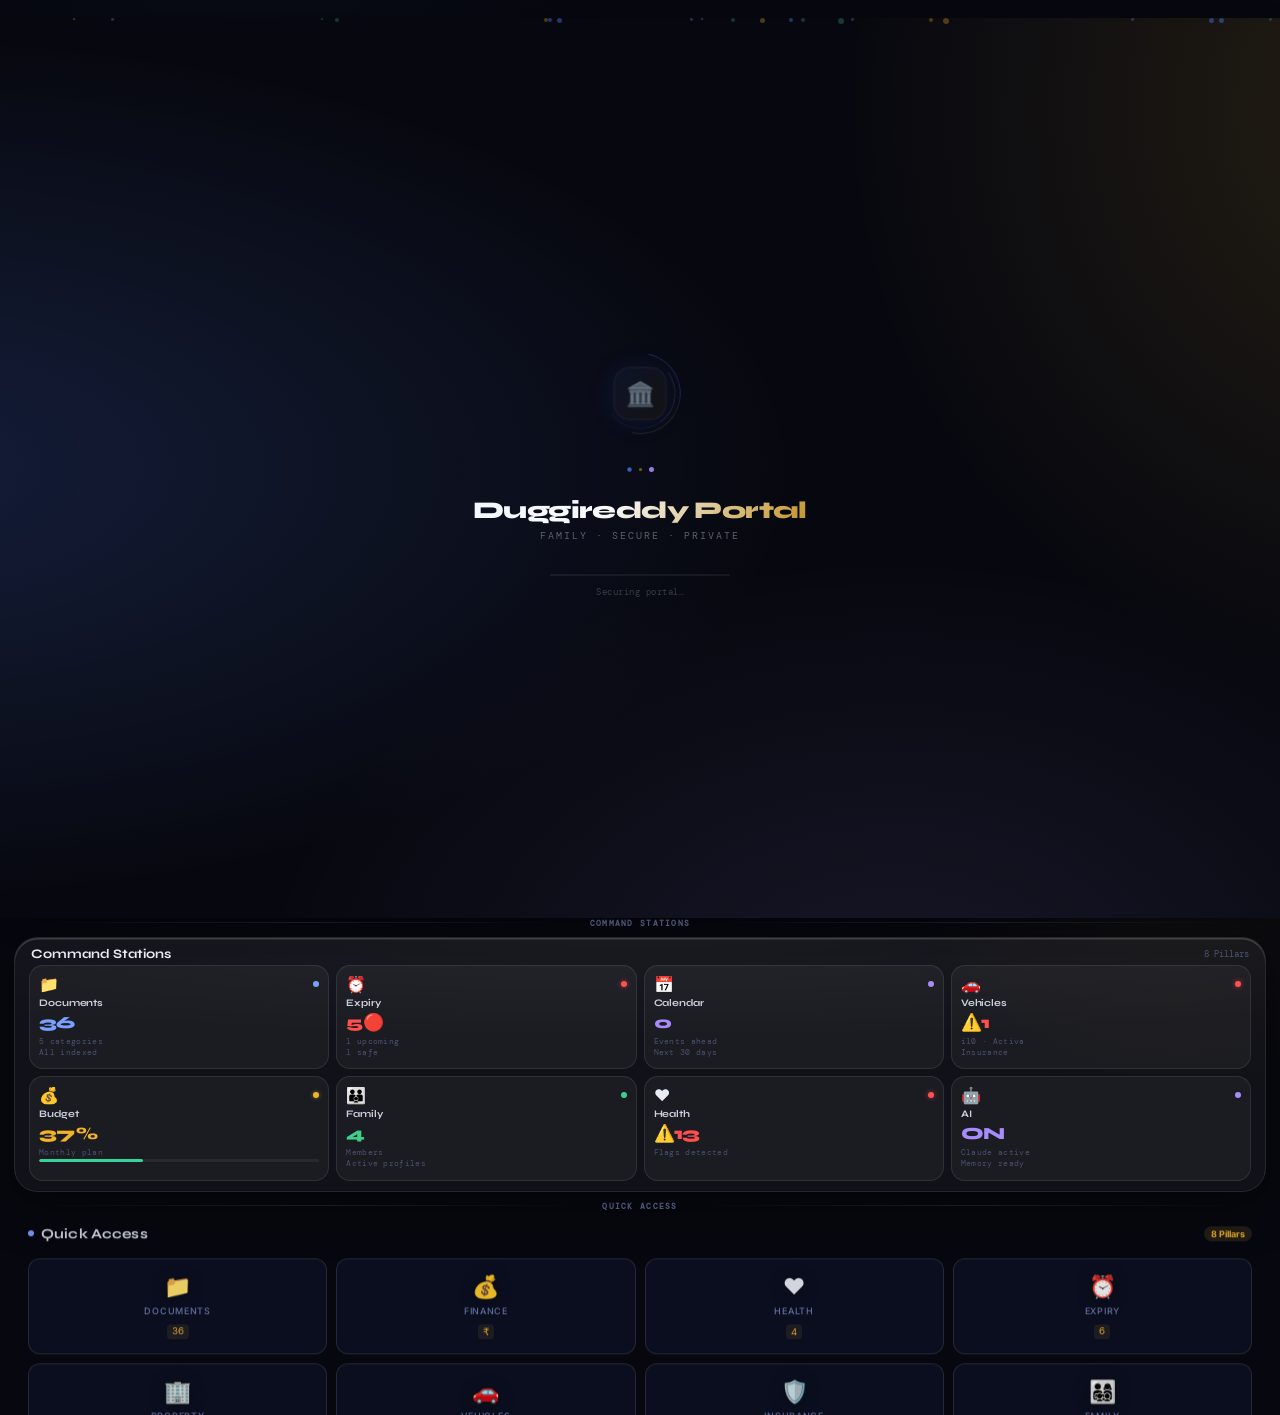
==== commit a1e371f6: "style: greeting-block compact + remove D icon; tb-logo uses greeting-emoji.png" ====
--- a/index.html
+++ b/index.html
@@ -414,7 +414,7 @@
 <!-- ═══════════════ TOPBAR ═══════════════ -->
 <div id="topbar">
   <div class="tb-brand">
-    <div class="tb-logo">🏛️</div>
+    <div class="tb-logo"><img src="./assets/greeting-emoji.png" alt="D" class="tb-logo-img"></div>
     <div>
       <div class="tb-title">Duggireddy</div>
       <div class="tb-sub">Family Portal</div>
@@ -478,7 +478,7 @@
         <!-- LEFT: Greeting -->
         <div class="greeting-left">
           <div class="gb-date-label" id="aura-eyebrow">Thursday &nbsp;&middot;&nbsp; Mar 2026<span class="gb-clock" id="clock">00:00:00</span></div>
-          <div class="gb-greeting-text" id="aura-greeting"><div class="gb-greeting-icon greeting-emoji"><img src="./assets/greeting-emoji.png" alt="" style="width:100%;height:100%;object-fit:cover;border-radius:8px;display:block;"/></div> Good Morning, Rajasekhar.</div>
+          <div class="gb-greeting-text" id="aura-greeting">Good Morning, Rajasekhar.</div>
           <div class="gb-attention-text" id="greeting-sub"><span>2 items</span> need your attention</div>
         </div>
         <!-- RIGHT: Property Card -->
--- a/portal.css
+++ b/portal.css
@@ -261,7 +261,8 @@
 }
 #topbar::before{content:'';position:absolute;top:0;left:0;right:0;height:2px;background:linear-gradient(90deg,var(--blue),var(--gold));}
 .tb-brand{display:flex;align-items:center;gap:10px;}
-.tb-logo{width:30px;height:30px;background:linear-gradient(135deg,var(--blue),var(--gold));border-radius:9px;display:flex;align-items:center;justify-content:center;font-size:14px;flex-shrink:0;}
+.tb-logo{width:30px;height:30px;background:linear-gradient(135deg,var(--blue),var(--gold));border-radius:9px;display:flex;align-items:center;justify-content:center;font-size:14px;flex-shrink:0;overflow:hidden;}
+.tb-logo-img{width:100%;height:100%;object-fit:cover;border-radius:9px;display:block;}
 .tb-title{font-family:'Syne',sans-serif;font-size:15px;font-weight:800;letter-spacing:-.3px;}
 .tb-sub{font-family:'DM Mono',monospace;font-size:9px;color:var(--gold);letter-spacing:.8px;text-transform:uppercase;}
 .tb-right{display:flex;align-items:center;gap:6px;}
@@ -5348,7 +5349,7 @@
    ═══════════════════════════════════════════════════════ */
 
 /* ── GREETING BLOCK ─────────────────────────────────── */
-.greeting-block{display:flex;align-items:center;justify-content:space-between;gap:16px;margin:12px 10px 6px;background:linear-gradient(135deg,#0d0d1a 0%,#12111f 50%,#0e0c1b 100%);border:1px solid rgba(160,130,255,.12);border-radius:20px;padding:18px 20px;position:relative;overflow:hidden;box-shadow:0 8px 60px rgba(0,0,0,.45),0 0 0 1px rgba(255,255,255,.03) inset;}
+.greeting-block{display:flex;align-items:center;justify-content:space-between;gap:12px;margin:6px 10px 4px;background:linear-gradient(135deg,#0d0d1a 0%,#12111f 50%,#0e0c1b 100%);border:1px solid rgba(160,130,255,.12);border-radius:18px;padding:12px 16px;position:relative;overflow:hidden;box-shadow:0 8px 60px rgba(0,0,0,.45),0 0 0 1px rgba(255,255,255,.03) inset;}
 .greeting-block::before{content:'';position:absolute;top:-60%;left:-20%;width:60%;height:200%;background:radial-gradient(ellipse,rgba(140,100,255,.06) 0%,transparent 70%);pointer-events:none;}
 /* LEFT */
 .greeting-left{display:flex;flex-direction:column;gap:5px;min-width:0;}
@@ -5379,7 +5380,7 @@
 .gb-property-card:hover .gb-property-arrow{transform:translateX(3px);color:rgba(160,130,255,.85);}
 /* MOBILE — stack greeting vertically on narrow screens */
 @media(max-width:640px){
-  .greeting-block{flex-direction:column;align-items:stretch;gap:12px;padding:16px;}
+  .greeting-block{flex-direction:column;align-items:stretch;gap:10px;padding:10px 12px;}
   .gb-greeting-icon{width:48px;height:48px;}
   .gb-property-card{min-width:0;width:100%;max-width:none;}
   .gb-property-img-wrap{width:88px;align-self:stretch;height:auto;margin:4px 0;}
@@ -5744,7 +5745,7 @@
 .tu-day-pill.tu-has-event .tu-day-dot{background:#3ecf8e;}
 .tu-day-pill.tu-day-active.tu-has-event .tu-day-dot{background:rgba(255,255,255,.7);}
 /* Column lists */
-.tu-col-list{display:flex;flex-direction:column;gap:5px;overflow-y:auto;max-height:260px;scrollbar-width:none;}
+.tu-col-list{display:flex;flex-direction:column;gap:5px;overflow-y:visible;scrollbar-width:none;}
 .tu-col-list::-webkit-scrollbar{display:none;}
 /* Item cards */
 .tu-item-card{background:rgba(255,255,255,.04);border:1px solid rgba(255,255,255,.07);border-radius:10px;padding:7px 8px;cursor:pointer;transition:transform .15s,border-color .15s;position:relative;overflow:hidden;}
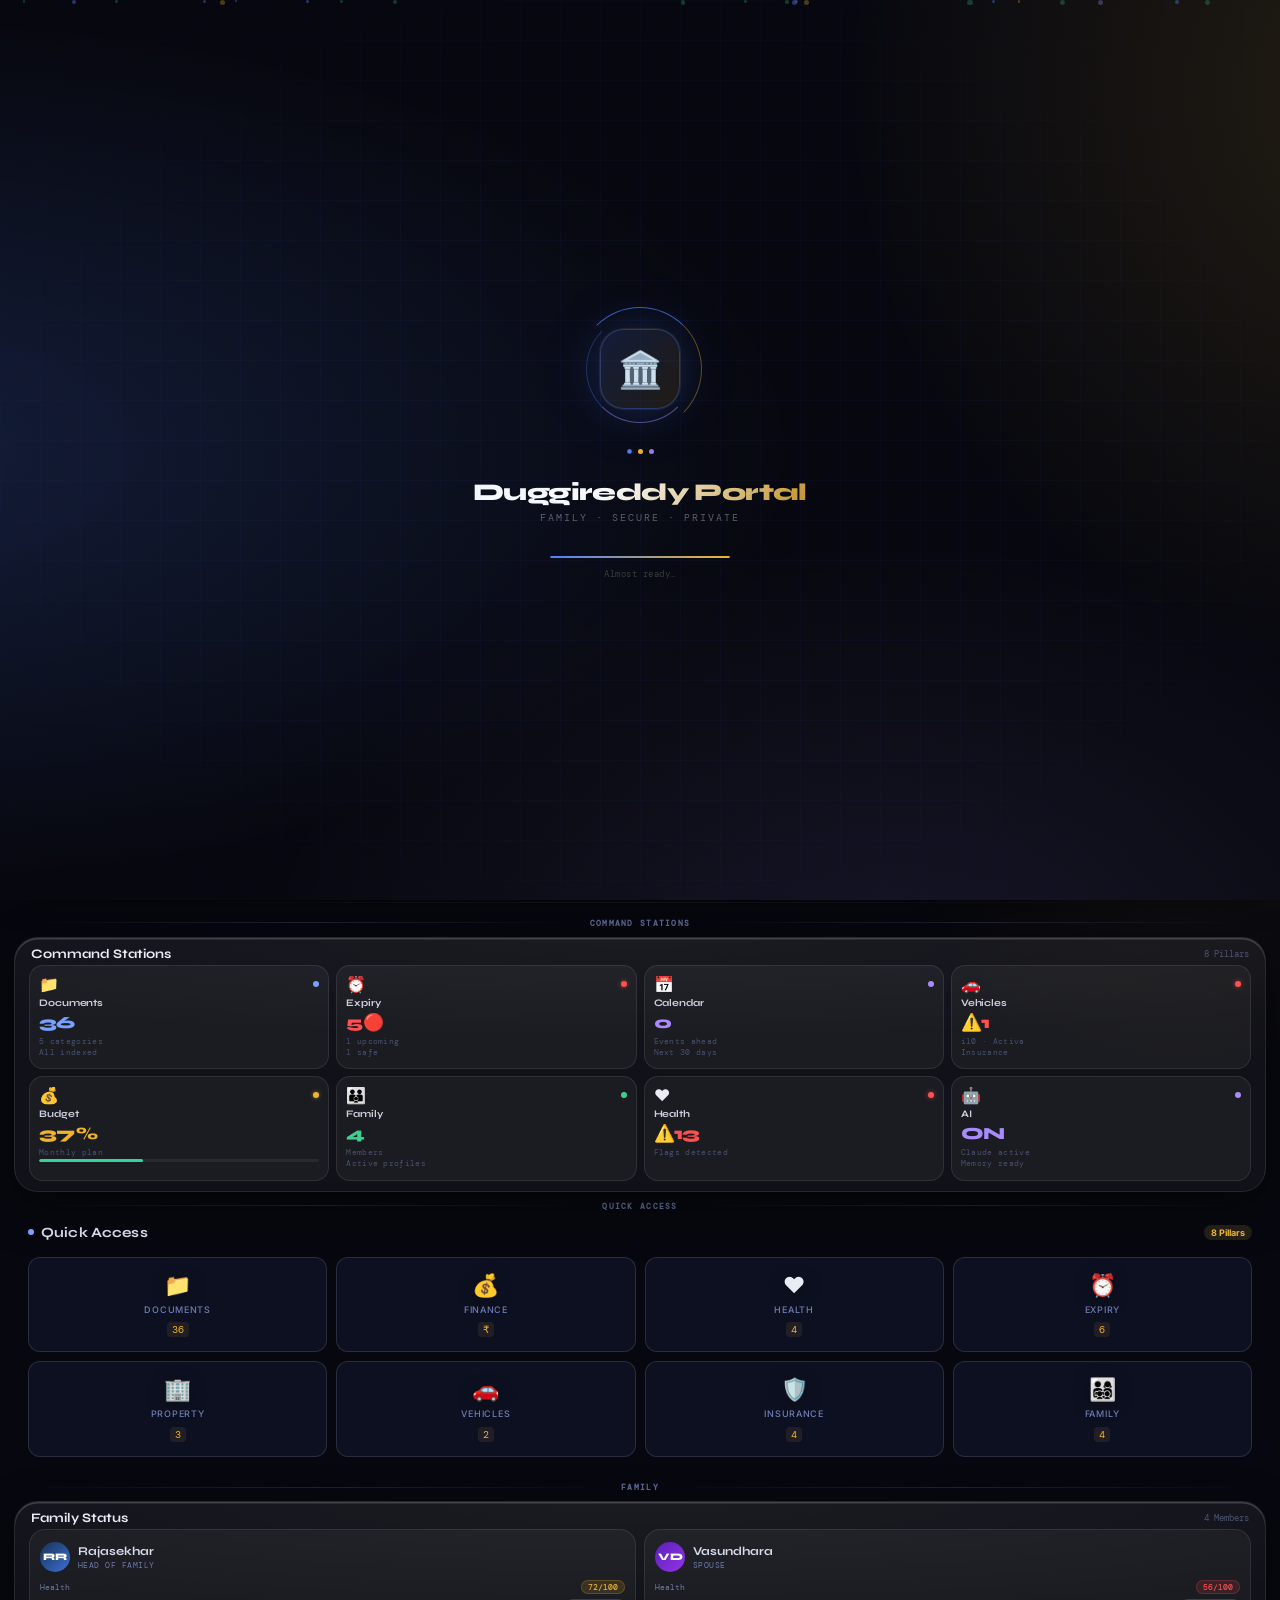
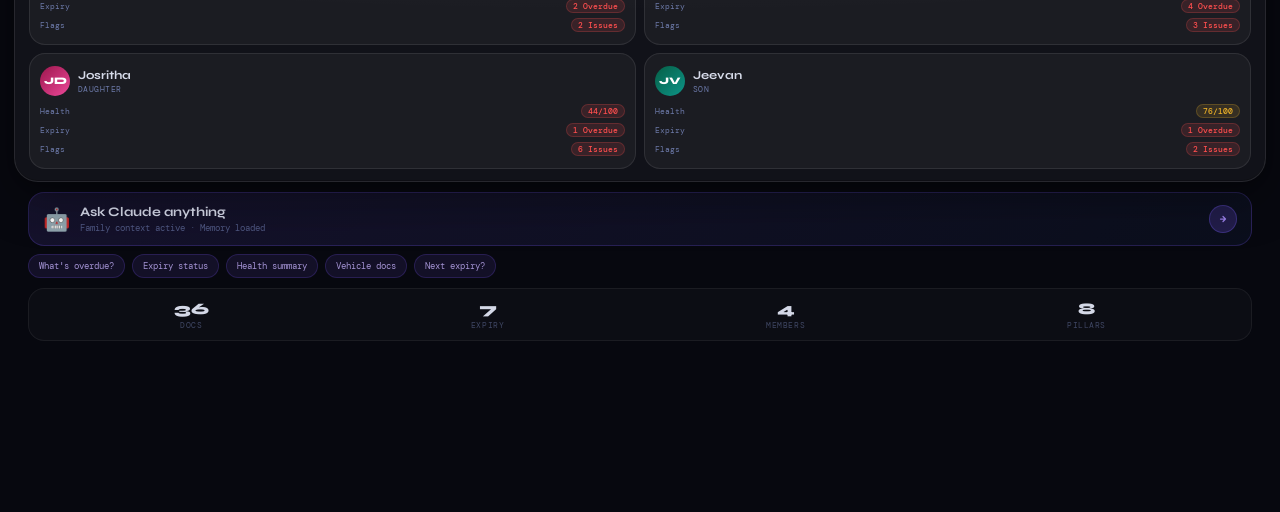
==== commit 1dfc5022: "style: day pills single-letter, remove scroll arrows, upcoming sort asc Co-Authored-By: Claude Sonne" ====
--- a/index.html
+++ b/index.html
@@ -641,9 +641,7 @@
             </div>
             <!-- Day strip with arrows -->
             <div class="tu-day-nav">
-              <button class="tu-nav-arrow" onclick="tuScrollDays(-1)">&#8249;</button>
               <div class="tu-days-scroll" id="tu-days-scroll"></div>
-              <button class="tu-nav-arrow" onclick="tuScrollDays(1)">&#8250;</button>
             </div>
             <!-- Today list -->
             <div class="tu-col-list" id="tu-today-col"></div>
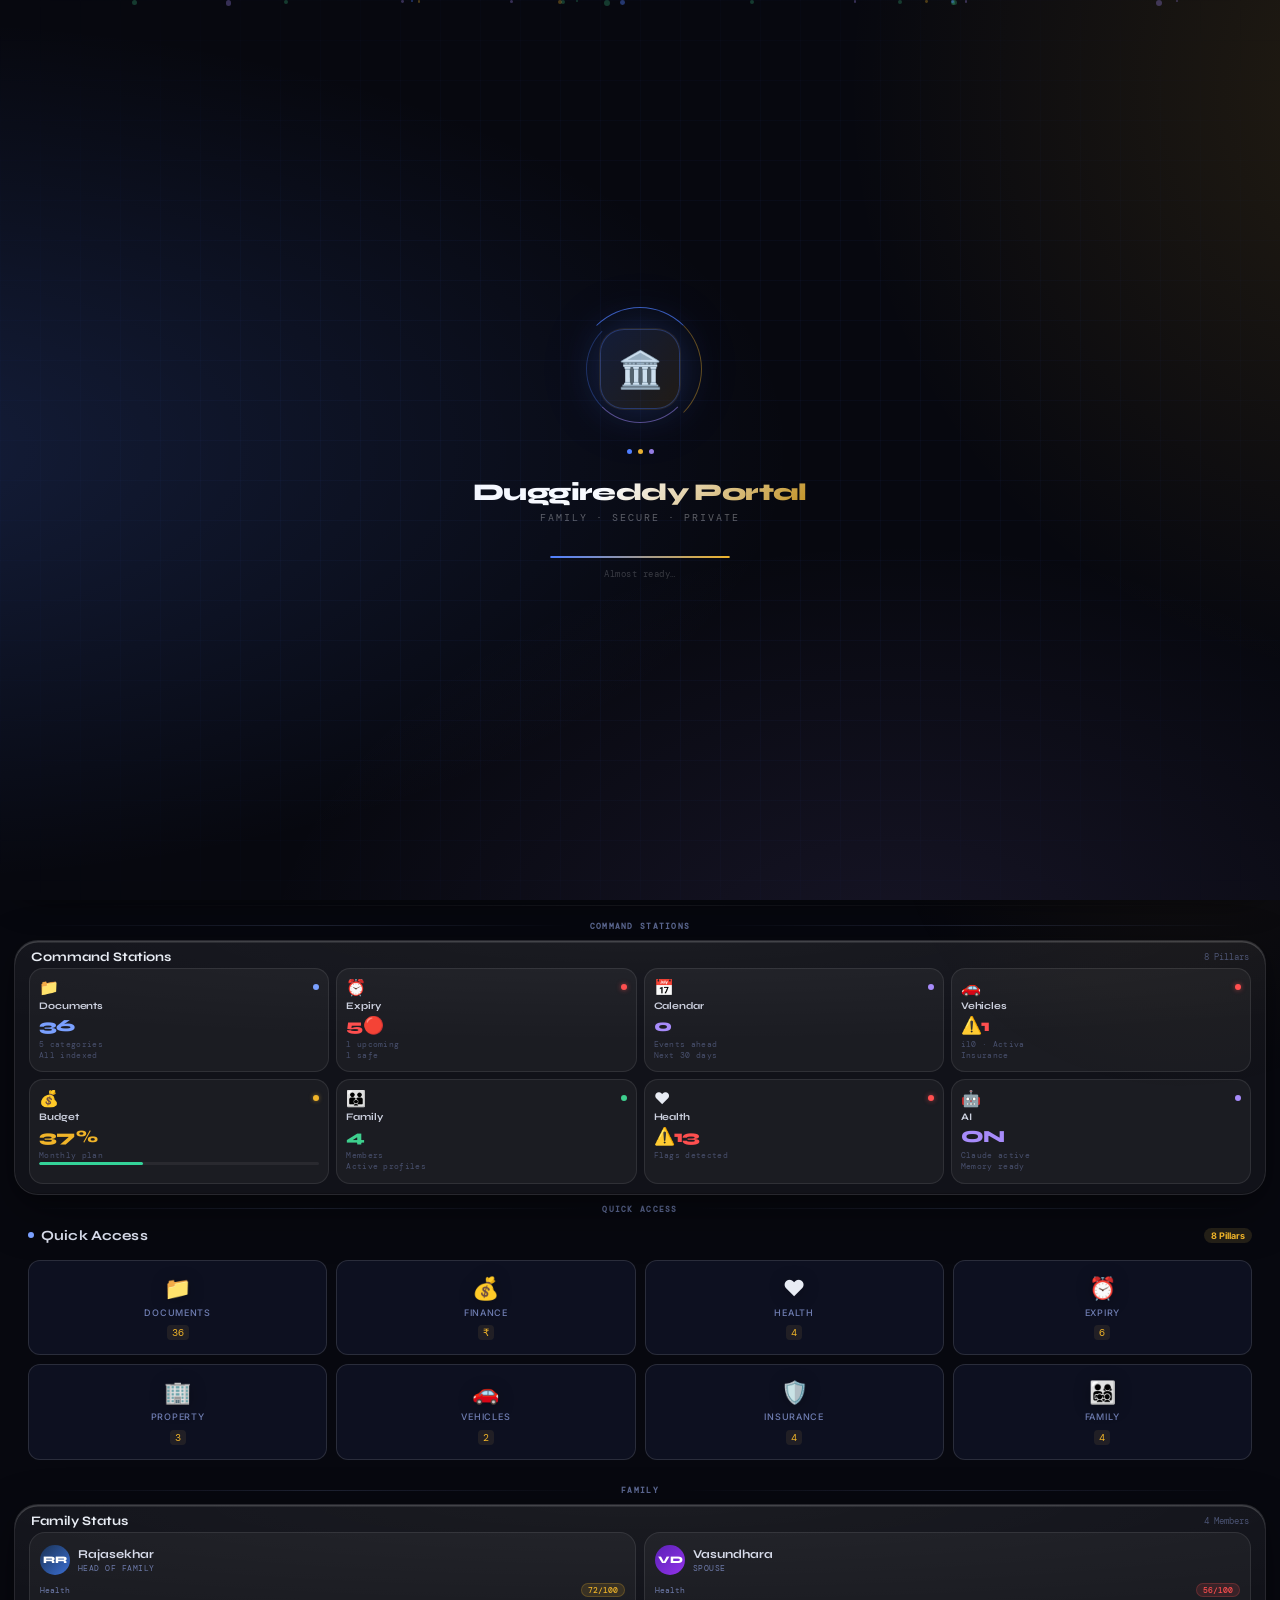
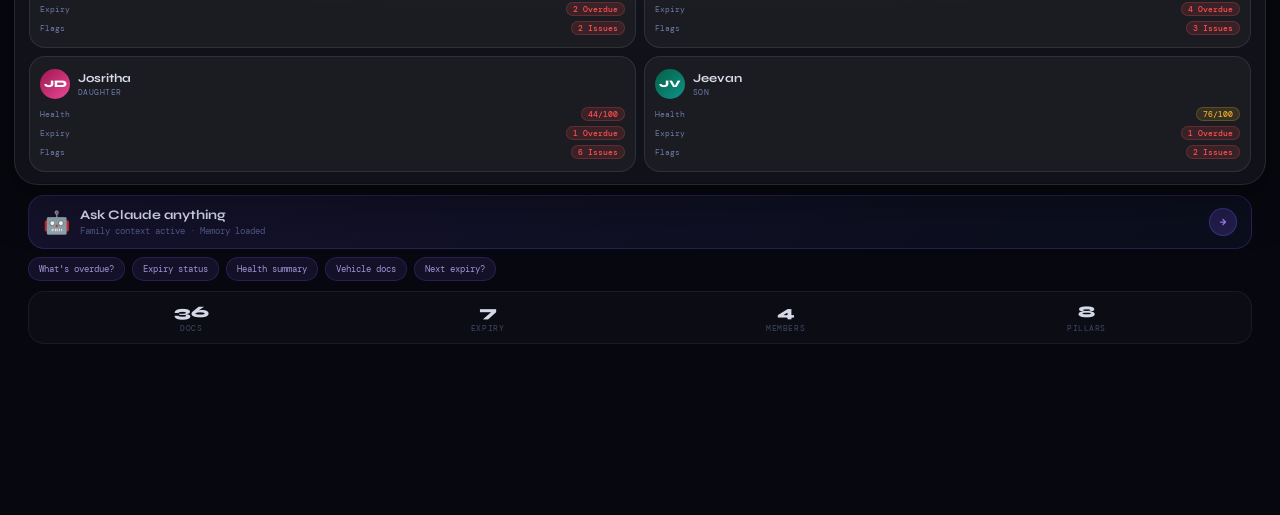
==== commit bf344c10: "feat: add Statement Analysis panel (panel 4) to Budget - New banking/ folder structure: banking/inde" ====
--- a/index.html
+++ b/index.html
@@ -1463,6 +1463,8 @@
           <div class="bgt-bd-hdr">Top Expenses Breakdown</div>
           <div id="bgt-breakdown"></div>
         </div>
+        <!-- Panel 4: Statement Analysis -->
+        <div class="budget-panel" id="bgt-p4"></div>
       </div>
     </div>
   </div>
@@ -1532,6 +1534,9 @@
     </div>
     <div class="bgt-cat" id="bgt-cat-3" onclick="bgtGoPanel(3)">
       <span class="bgt-cat-icon">📊</span><span class="bgt-cat-lbl">Summary</span>
+    </div>
+    <div class="bgt-cat" id="bgt-cat-4" onclick="bgtGoPanel(4)">
+      <span class="bgt-cat-icon">📁</span><span class="bgt-cat-lbl">Analysis</span>
     </div>
   </div>
 </div>
--- a/portal.css
+++ b/portal.css
@@ -5718,7 +5718,7 @@
 .tu-today-wrap{flex:1;min-width:0;display:flex;flex-direction:column;gap:0;padding-right:7px;border-right:1px solid rgba(255,255,255,.06);}
 .tu-upcoming-wrap{flex:1;min-width:0;display:flex;flex-direction:column;gap:0;padding-left:7px;}
 /* Section headers (inside each column) */
-.tu-sect-hdr{display:flex;justify-content:space-between;align-items:center;margin-bottom:7px;}
+.tu-sect-hdr{display:flex;justify-content:space-between;align-items:center;margin-bottom:10px;}
 .tu-col-title{font-size:10.5px;font-weight:700;color:#e8ecf4;letter-spacing:.01em;}
 .tu-col-title-wrap{display:flex;align-items:center;gap:4px;}
 .tu-col-link{font-size:8.5px;font-weight:600;color:#3ecf8e;cursor:pointer;letter-spacing:.03em;transition:opacity .15s;}
@@ -5754,7 +5754,16 @@
 .tu-card-top{display:flex;align-items:center;gap:5px;margin-bottom:3px;}
 .tu-card-icon{font-size:11px;flex-shrink:0;}
 .tu-card-name{font-size:10.5px;font-weight:600;color:#e8ecf4;white-space:nowrap;overflow:hidden;text-overflow:ellipsis;flex:1;min-width:0;}
-.tu-card-time{font-size:8.5px;color:rgba(175,195,225,.75);font-weight:500;}
+.tu-card-time{font-size:8.5px;color:rgba(175,195,225,.75);font-weight:500;display:flex;align-items:center;justify-content:space-between;}
+/* Type badges — upcoming column */
+.tu-type-badge{display:inline-flex;align-items:center;font-size:6px;font-weight:800;letter-spacing:.1em;text-transform:uppercase;padding:2px 6px;border-radius:20px;}
+.tu-tb-task{background:rgba(74,158,255,.12);color:#4A9EFF;border:1px solid rgba(74,158,255,.35);animation:tbPulse 2.8s ease-in-out infinite;}
+.tu-tb-event{background:rgba(167,139,250,.12);color:#a78bfa;border:1px solid rgba(167,139,250,.35);position:relative;overflow:hidden;}
+.tu-tb-event::after{content:'';position:absolute;inset:0;background:linear-gradient(90deg,transparent 0%,rgba(167,139,250,.35) 50%,transparent 100%);transform:translateX(-100%);animation:tbShimmer 2.2s ease-in-out infinite;}
+.tu-tb-appt{background:rgba(62,207,142,.12);color:#3ecf8e;border:1px solid rgba(62,207,142,.35);animation:tbHeartbeat 1.9s ease-in-out infinite;}
+@keyframes tbPulse{0%,100%{box-shadow:0 0 0 0 rgba(74,158,255,.5);}55%{box-shadow:0 0 0 3px rgba(74,158,255,0);}}
+@keyframes tbShimmer{0%{transform:translateX(-100%);}100%{transform:translateX(100%);}}
+@keyframes tbHeartbeat{0%,100%{transform:scale(1);}14%{transform:scale(1.12);}28%{transform:scale(1);}}
 /* Card stripe by category */
 .tu-item-card.tu-cat-health::before{background:linear-gradient(to bottom,#FF6B6B,#FF3B4E);}
 .tu-item-card.tu-cat-finance::before{background:linear-gradient(to bottom,#C9A84C,#8B6E2E);}
@@ -5893,6 +5902,223 @@
 [data-theme="light"] .ov-mem-name{color:var(--text);}
 [data-theme="light"] .ov-mem-role{color:var(--text2);}
 [data-theme="light"] .ov-vital-lbl{color:var(--text2);}
+
+/* ────────────────────────────────────────────────
+   § BUDGET ANALYSIS   Statement analysis panel (panel 4)
+   ──────────────────────────────────────────────── */
+
+/* Selector row */
+.bgt-an-sel-row {
+  display: flex;
+  gap: 8px;
+  padding: 14px 14px 0;
+}
+.bgt-an-sel {
+  flex: 1;
+  background: var(--surface2);
+  border: 1px solid var(--border);
+  border-radius: 10px;
+  color: var(--text);
+  font-size: 13px;
+  padding: 8px 10px;
+  font-family: var(--font);
+  appearance: none;
+  -webkit-appearance: none;
+}
+
+/* Filter buttons */
+.bgt-an-filter-row {
+  display: flex;
+  gap: 6px;
+  padding: 10px 14px 4px;
+}
+.bgt-an-fbtn {
+  flex: 1;
+  background: var(--surface2);
+  border: 1px solid var(--border);
+  border-radius: 20px;
+  color: var(--text2);
+  font-size: 12px;
+  padding: 6px 0;
+  cursor: pointer;
+  font-family: var(--font);
+  transition: all 0.18s;
+}
+.bgt-an-fbtn-active {
+  background: rgba(255,210,80,0.15);
+  border-color: rgba(255,210,80,0.4);
+  color: #ffd250;
+  font-weight: 600;
+}
+
+/* Summary chips row */
+.bgt-an-summary {
+  display: flex;
+  gap: 8px;
+  padding: 12px 14px 0;
+}
+.bgt-an-chip {
+  flex: 1;
+  border-radius: 12px;
+  padding: 10px 8px;
+  text-align: center;
+  border: 1px solid var(--border);
+}
+.bgt-an-chip-val {
+  font-size: 14px;
+  font-weight: 700;
+  font-family: var(--font-mono);
+  margin-bottom: 2px;
+}
+.bgt-an-chip-lbl {
+  font-size: 10px;
+  color: var(--text2);
+  text-transform: uppercase;
+  letter-spacing: 0.04em;
+}
+.bgt-an-chip-inc { background: rgba(0,200,100,0.08); border-color: rgba(0,200,100,0.2); }
+.bgt-an-chip-inc .bgt-an-chip-val { color: #00e57a; }
+.bgt-an-chip-exp { background: rgba(255,80,80,0.08); border-color: rgba(255,80,80,0.2); }
+.bgt-an-chip-exp .bgt-an-chip-val { color: #ff6060; }
+.bgt-an-chip-sav { background: rgba(255,210,80,0.08); border-color: rgba(255,210,80,0.2); }
+.bgt-an-chip-sav .bgt-an-chip-val { color: #ffd250; }
+
+/* Section headers */
+.bgt-an-section-hdr {
+  font-size: 11px;
+  font-weight: 600;
+  letter-spacing: 0.06em;
+  text-transform: uppercase;
+  color: var(--text2);
+  padding: 16px 14px 6px;
+}
+
+/* Category bars */
+.bgt-an-cat-row {
+  padding: 6px 14px;
+}
+.bgt-an-cat-top {
+  display: flex;
+  justify-content: space-between;
+  align-items: baseline;
+  margin-bottom: 4px;
+}
+.bgt-an-cat-name {
+  font-size: 13px;
+  color: var(--text);
+}
+.bgt-an-cat-amt {
+  font-size: 13px;
+  font-family: var(--font-mono);
+  font-weight: 600;
+  color: var(--text);
+}
+.bgt-an-cat-pct {
+  font-size: 10px;
+  color: var(--text2);
+  font-weight: 400;
+}
+.bgt-an-bar {
+  height: 5px;
+  background: var(--surface2);
+  border-radius: 3px;
+  overflow: hidden;
+}
+.bgt-an-bar-fill {
+  height: 100%;
+  background: linear-gradient(90deg, rgba(255,210,80,0.7), rgba(255,140,50,0.7));
+  border-radius: 3px;
+  transition: width 0.5s cubic-bezier(0.16,1,0.3,1);
+}
+
+/* Transaction rows */
+.bgt-an-txn-row {
+  display: flex;
+  align-items: flex-start;
+  justify-content: space-between;
+  padding: 8px 14px;
+  border-bottom: 1px solid var(--border);
+  gap: 8px;
+}
+.bgt-an-txn-left {
+  flex: 1;
+  min-width: 0;
+}
+.bgt-an-txn-date {
+  font-size: 10px;
+  color: var(--text2);
+  font-family: var(--font-mono);
+  margin-bottom: 2px;
+}
+.bgt-an-txn-desc {
+  font-size: 13px;
+  color: var(--text);
+  white-space: nowrap;
+  overflow: hidden;
+  text-overflow: ellipsis;
+}
+.bgt-an-txn-cat {
+  font-size: 10px;
+  color: var(--text2);
+  margin-top: 2px;
+}
+.bgt-an-txn-reason {
+  font-size: 10px;
+  color: #ff9040;
+  margin-top: 2px;
+}
+.bgt-an-txn-amt {
+  font-size: 13px;
+  font-weight: 700;
+  font-family: var(--font-mono);
+  white-space: nowrap;
+  padding-top: 2px;
+}
+.bgt-an-credit { color: #00e57a; }
+.bgt-an-debit  { color: #ff6060; }
+
+/* Flagged row */
+.bgt-an-flagged {
+  background: rgba(255,80,40,0.06);
+  border-left: 3px solid rgba(255,80,40,0.5);
+  border-radius: 0 6px 6px 0;
+  margin: 2px 0;
+}
+
+/* Empty states */
+.bgt-an-empty {
+  padding: 40px 24px;
+  text-align: center;
+  color: var(--text2);
+  font-size: 14px;
+  line-height: 1.6;
+}
+.bgt-an-empty code {
+  font-family: var(--font-mono);
+  font-size: 12px;
+  background: var(--surface2);
+  padding: 2px 6px;
+  border-radius: 4px;
+}
+.bgt-an-empty-sub {
+  padding: 10px 14px;
+  color: var(--text2);
+  font-size: 13px;
+  font-style: italic;
+}
+.bgt-an-loading {
+  padding: 30px;
+  text-align: center;
+  color: var(--text2);
+  font-size: 13px;
+}
+
+/* Light theme */
+[data-theme="light"] .bgt-an-sel { background: #fff; color: #1a1a2e; }
+[data-theme="light"] .bgt-an-fbtn { background: #f4f4f8; color: #555; }
+[data-theme="light"] .bgt-an-chip-inc { background: rgba(0,180,80,0.06); }
+[data-theme="light"] .bgt-an-chip-exp { background: rgba(220,50,50,0.06); }
+[data-theme="light"] .bgt-an-chip-sav { background: rgba(200,150,0,0.06); }
 
 /* ████████████████████████████████████████████████
    § BANK_VAULT   Bank vault carousel — cards, chip picker, gradients
